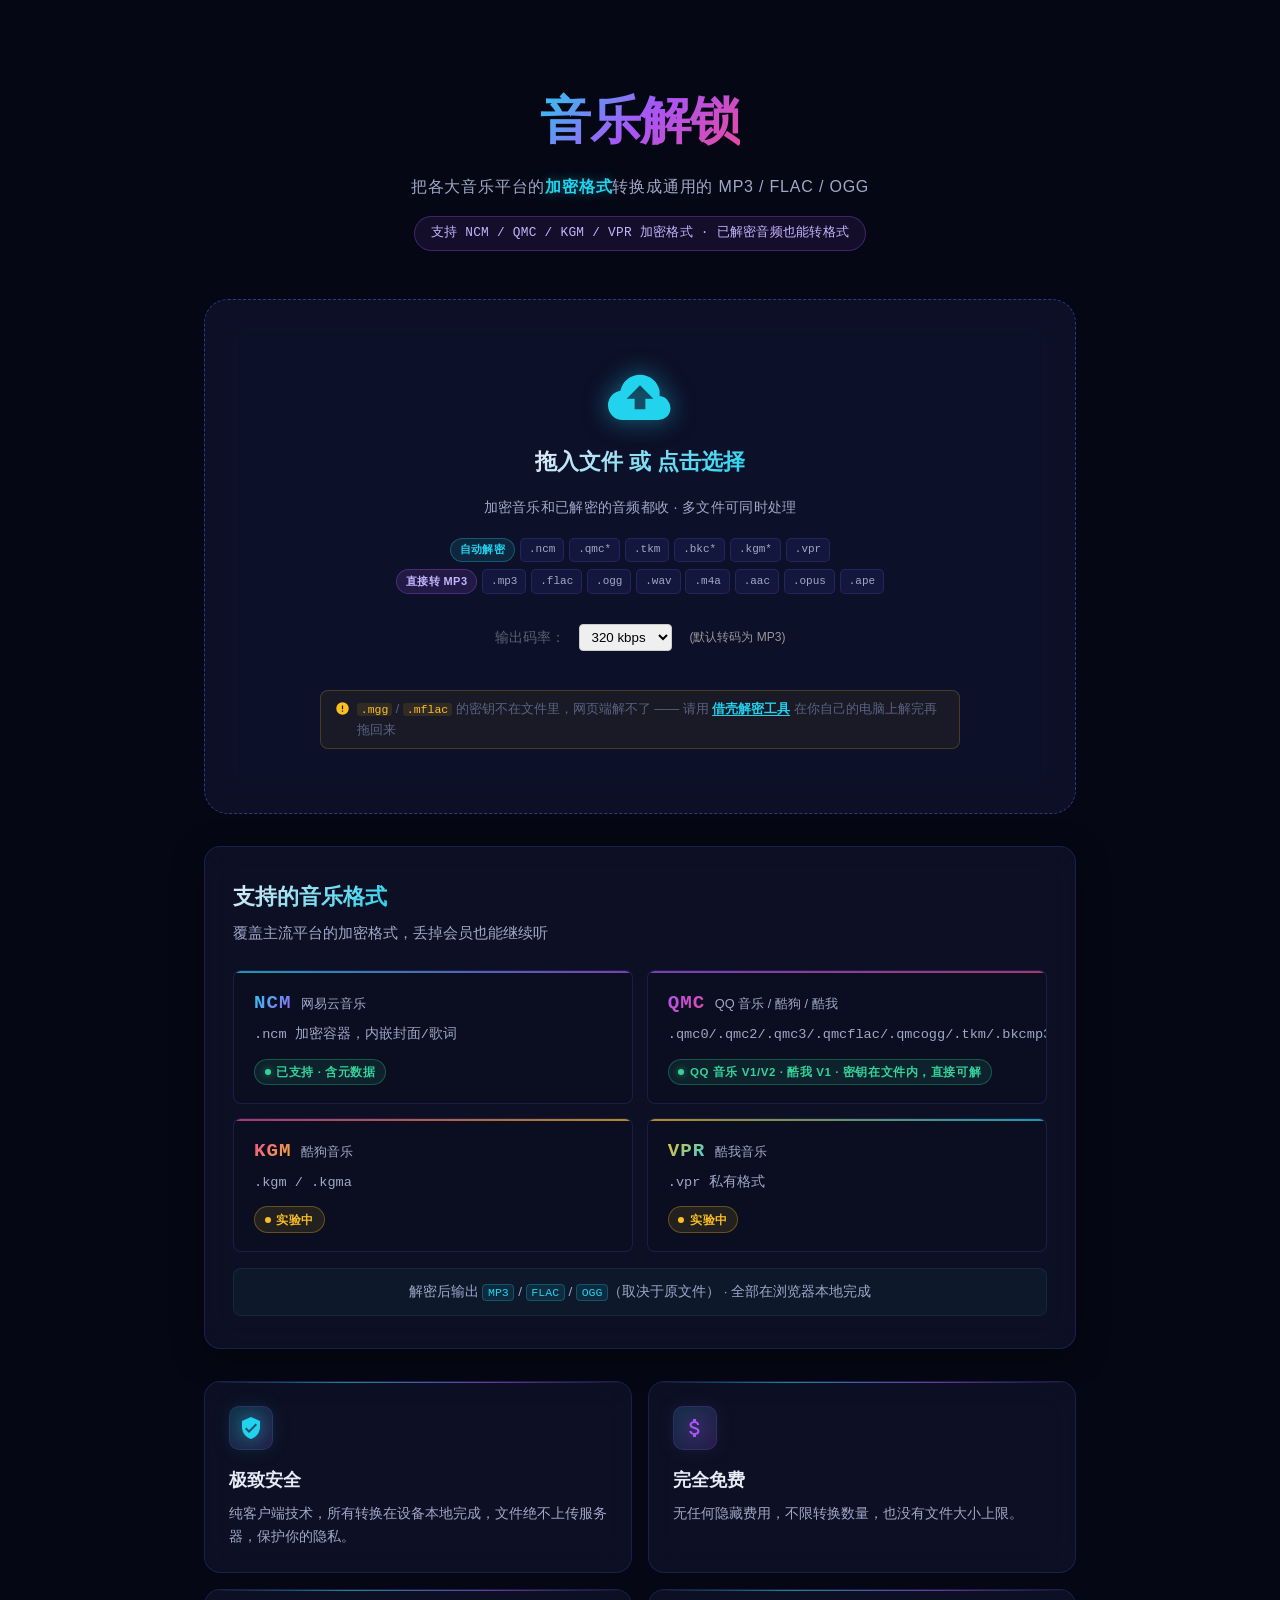
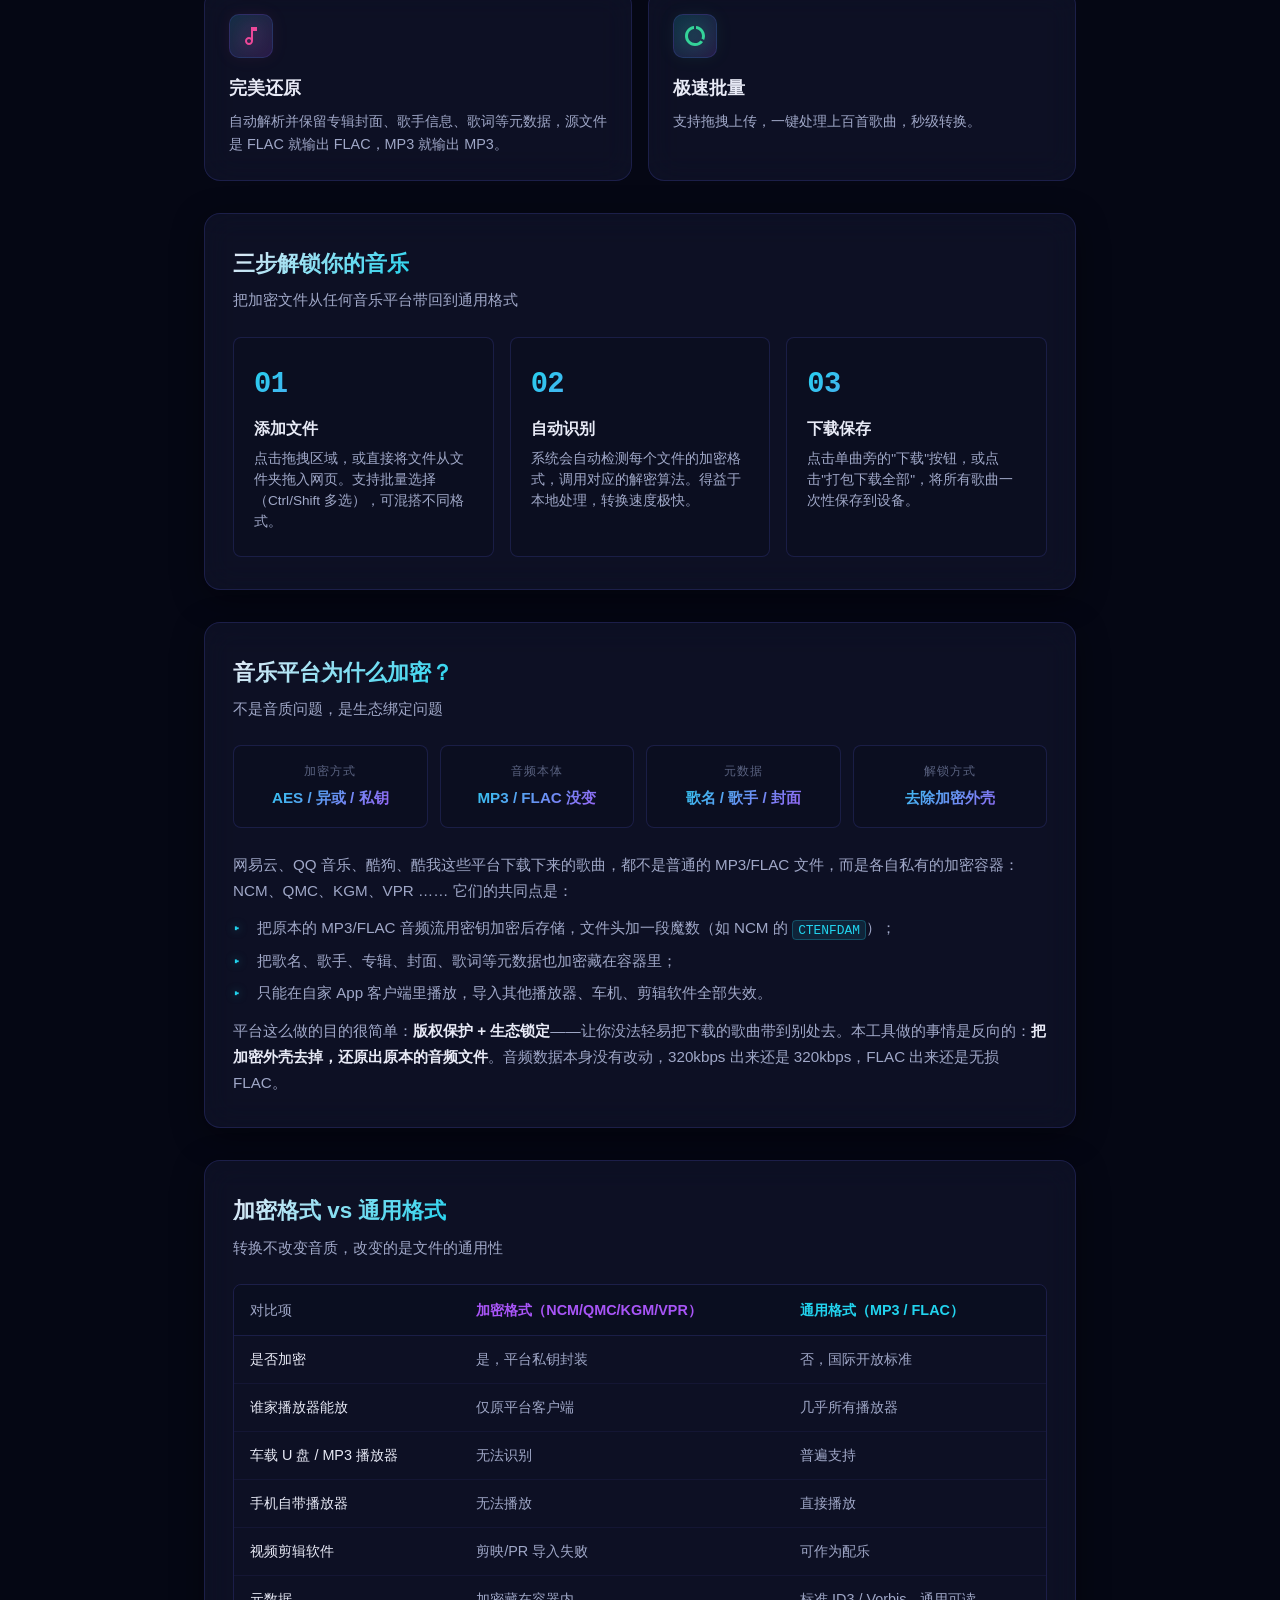
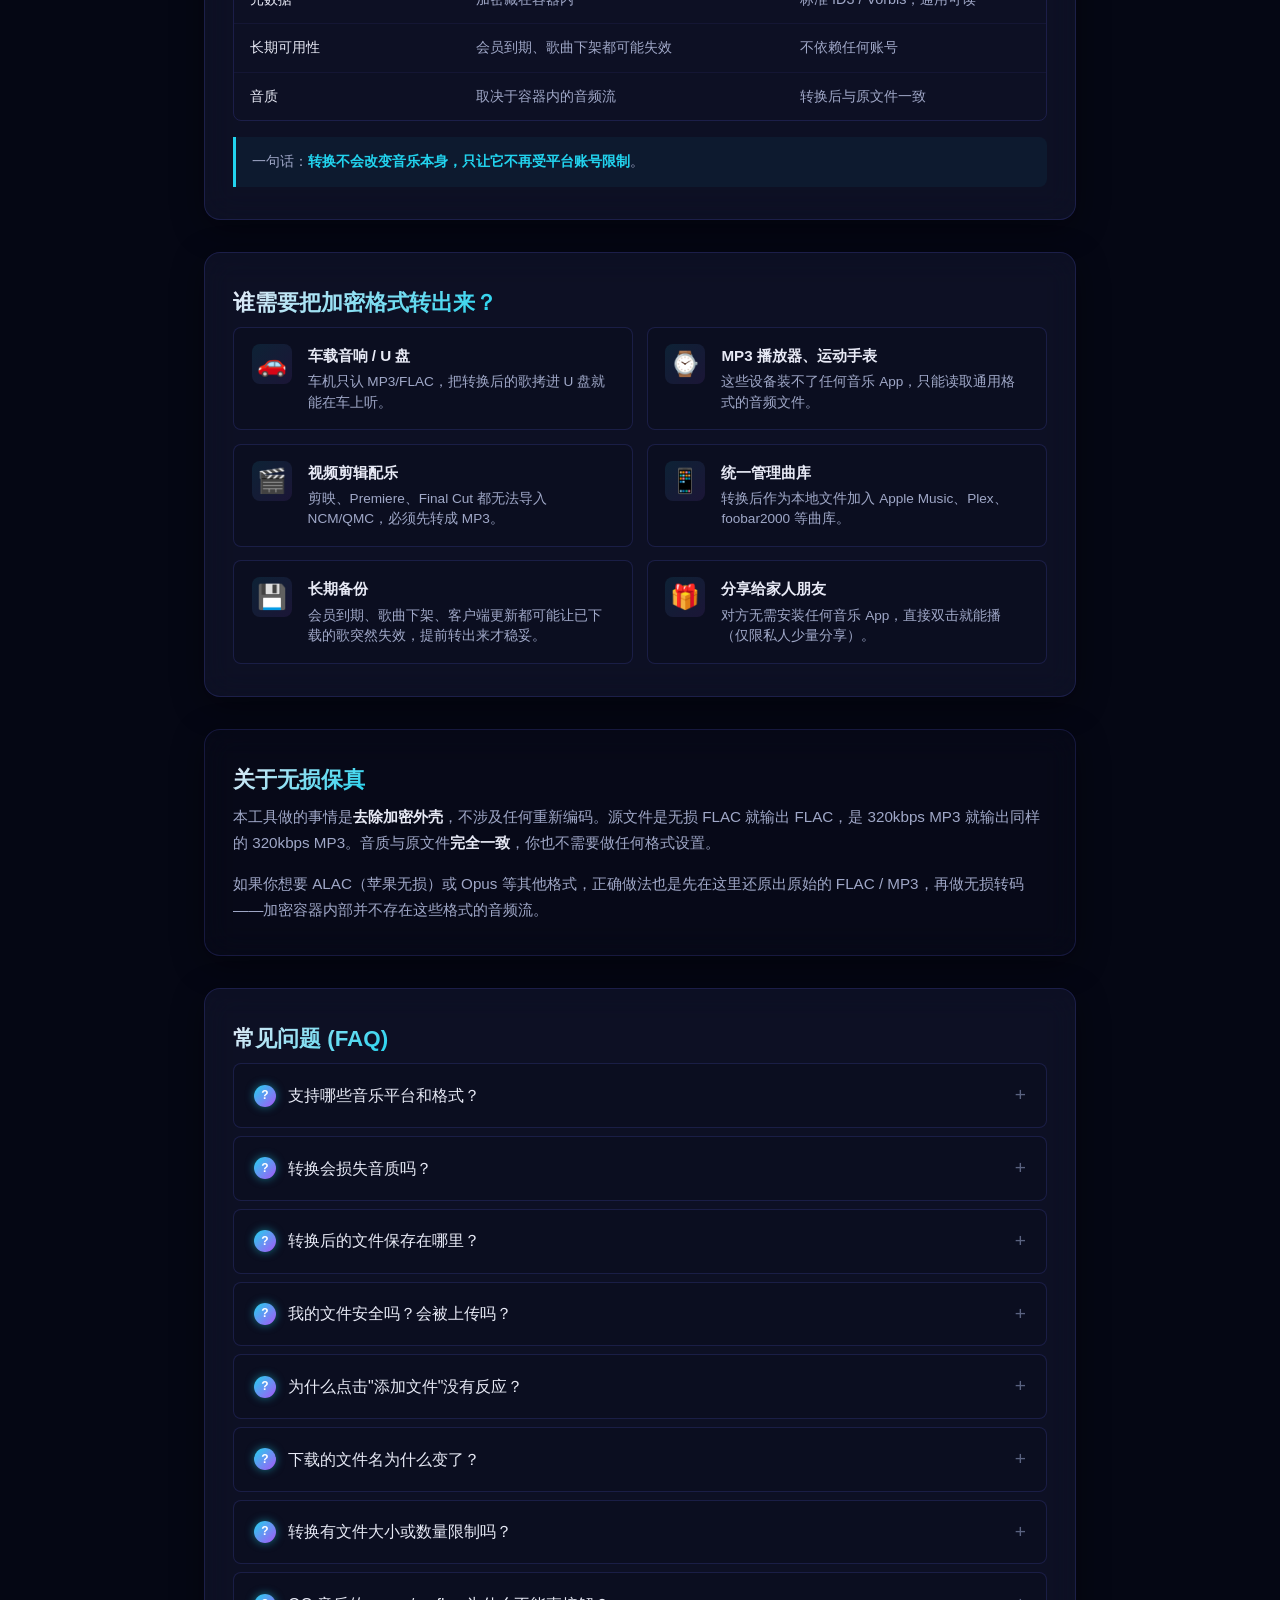
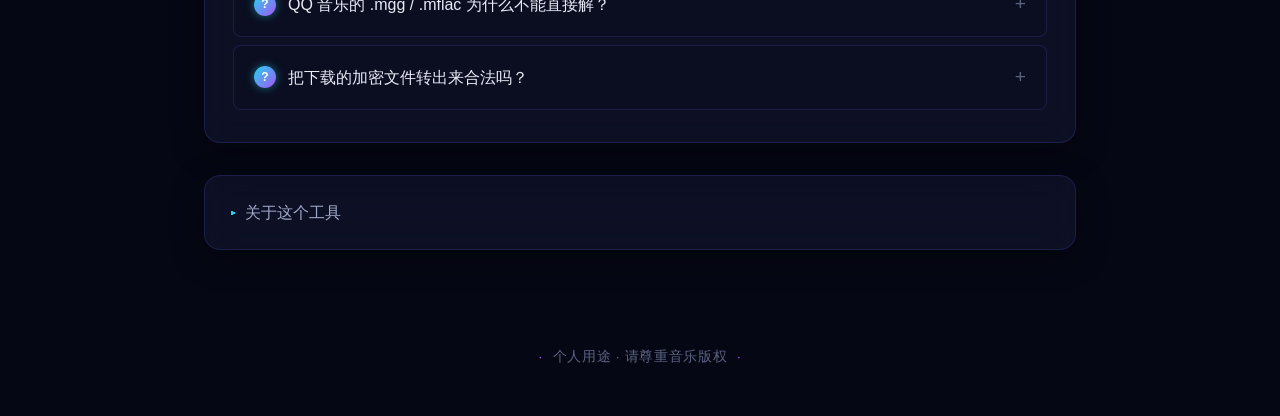
==== index.html @ 405c9066 "feat: 浏览器端加密音乐解锁工具 纯静态站, 零后端。解密在 Web Worker 里完成, 文件不上传。  ## 功能 - 解密: .ncm (网易云) / .qmc* (QQ音乐 v1,v2)" ====
<!DOCTYPE html>
<html lang="zh-CN">
<head>
  <meta charset="UTF-8" />
  <meta name="viewport" content="width=device-width, initial-scale=1.0" />
  <meta name="description" content="本地解锁 NCM / QMC / KGM / VPR 加密音乐格式 · 浏览器内运行 · 文件不上传" />
  <title>音乐解锁 · NCM / QMC / KGM / VPR → MP3 / FLAC</title>
  <link rel="stylesheet" href="assets/css/style.css?v=103" />
  <link rel="icon" type="image/svg+xml" href="data:image/svg+xml,%3Csvg xmlns='http://www.w3.org/2000/svg' viewBox='0 0 24 24'%3E%3Cdefs%3E%3ClinearGradient id='g' x1='0%25' y1='0%25' x2='100%25' y2='100%25'%3E%3Cstop offset='0%25' stop-color='%2322d3ee'/%3E%3Cstop offset='100%25' stop-color='%23a855f7'/%3E%3C/linearGradient%3E%3C/defs%3E%3Cpath fill='url(%23g)' d='M12 3v10.55c-.59-.34-1.27-.55-2-.55-2.21 0-4 1.79-4 4s1.79 4 4 4 4-1.79 4-4V7h4V3h-6z'/%3E%3C/svg%3E" />
</head>
<body>
  <header>
    <h1>音乐解锁</h1>
    <p>把各大音乐平台的<strong>加密格式</strong>转换成通用的 MP3 / FLAC / OGG</p>
    <p class="header-tag">支持 NCM / QMC / KGM / VPR 加密格式 · 已解密音频也能转格式</p>
  </header>

  <main>
    <!-- 上传区 -->
    <section id="dropzone" tabindex="0" role="button" aria-label="拖入文件或点击选择">
      <div class="dropzone-inner">
        <svg viewBox="0 0 24 24" aria-hidden="true" class="icon">
          <path fill="currentColor" d="M19.35 10.04A7.49 7.49 0 0 0 12 4a7.49 7.49 0 0 0-7.35 6.04A5.5 5.5 0 0 0 0 15.5 5.5 5.5 0 0 0 5.5 21h13a4.5 4.5 0 0 0 .85-8.96zM14 13v4h-4v-4H7l5-5 5 5h-3z"/>
        </svg>
        <p class="title">拖入文件 或 点击选择</p>
        <p class="hint">加密音乐和已解密的音频都收 · 多文件可同时处理</p>

        <div class="dz-formats">
          <div class="dz-fmt-group">
            <span class="dz-fmt-label dz-fmt-enc">自动解密</span>
            <span class="dz-fmt-chip">.ncm</span>
            <span class="dz-fmt-chip">.qmc*</span>
            <span class="dz-fmt-chip">.tkm</span>
            <span class="dz-fmt-chip">.bkc*</span>
            <span class="dz-fmt-chip">.kgm*</span>
            <span class="dz-fmt-chip">.vpr</span>
          </div>
          <div class="dz-fmt-group">
            <span class="dz-fmt-label dz-fmt-plain">直接转 MP3</span>
            <span class="dz-fmt-chip">.mp3</span>
            <span class="dz-fmt-chip">.flac</span>
            <span class="dz-fmt-chip">.ogg</span>
            <span class="dz-fmt-chip">.wav</span>
            <span class="dz-fmt-chip">.m4a</span>
            <span class="dz-fmt-chip">.aac</span>
            <span class="dz-fmt-chip">.opus</span>
            <span class="dz-fmt-chip">.ape</span>
          </div>
        </div>

        <div class="opt-row" id="opt-row" style="margin:8px 0;display:flex;gap:14px;align-items:center;justify-content:center;font-size:14px;color:#5a6275;flex-wrap:wrap">
          <span style="color:#5a6275">输出码率：</span>
          <select id="mp3-bitrate" style="padding:4px 8px;border-radius:4px;border:1px solid #ccc">
            <option value="128">128 kbps</option>
            <option value="192">192 kbps</option>
            <option value="256">256 kbps</option>
            <option value="320" selected>320 kbps</option>
          </select>
          <span style="color:#999;font-size:12px;margin-left:4px">(默认转码为 MP3)</span>
        </div>

        <!-- .mgg/.mflac 的密钥不在文件内, 网页端拿不到 -> 唯一出路是借壳工具 -->
        <div class="dz-note">
          <svg viewBox="0 0 24 24" aria-hidden="true"><path fill="currentColor" d="M12 2a10 10 0 100 20 10 10 0 000-20zm1 15h-2v-2h2v2zm0-4h-2V7h2v6z"/></svg>
          <span><code>.mgg</code> / <code>.mflac</code> 的密钥不在文件里，网页端解不了 ——
            请用 <a data-zip="qqmusic-frida.zip" href="qqmusic-frida.zip" download>借壳解密工具</a> 在你自己的电脑上解完再拖回来</span>
        </div>

        <input type="file" id="file-input" multiple
               accept=".ncm,.qmc0,.qmc1,.qmc2,.qmc3,.qmcflac,.qmcogg,.tkm,.mgg,.mgg0,.mgg1,.mgg2,.mgg3,.mggl,.mflac,.mflac0,.mflac2,.mflac3,.mmp4,.bkcmp3,.bkcm4a,.bkcflac,.bkcogg,.666c6163,.6d7033,.6f6767,.6d3461,.776176,.kgm,.kgma,.vpr,.mqmc,.mqcf,.mp3,.flac,.ogg,.oga,.wav,.m4a,.aac,.opus,.ape,.webm" />
      </div>
    </section>

    <!-- 完成列表 -->
    <section id="done" hidden>
      <h2>已完成 <span id="done-count">0</span></h2>
      <ul id="done-list"></ul>
    </section>

    <section id="queue" hidden>
      <div class="queue-head">
        <h2>文件 <span id="count">0</span></h2>
        <div class="actions">
          <button id="clear-btn" class="btn-ghost">清空</button>
          <button id="download-all" class="btn-primary" disabled>打包下载全部</button>
        </div>
      </div>
      <ul id="list"></ul>
    </section>

    <!-- 支持的格式 — 改用 chip 列表清晰展示 -->
    <section class="formats">
      <h2 class="block-title">支持的音乐格式</h2>
      <p class="block-sub">覆盖主流平台的加密格式，丢掉会员也能继续听</p>
      <div class="format-chips">
        <div class="format-chip ncm">
          <div class="chip-head">
            <span class="chip-logo">NCM</span>
            <span class="chip-platform">网易云音乐</span>
          </div>
          <p class="chip-desc">.ncm 加密容器，内嵌封面/歌词</p>
          <div class="chip-status done">已支持 · 含元数据</div>
        </div>
        <div class="format-chip qmc">
          <div class="chip-head">
            <span class="chip-logo">QMC</span>
            <span class="chip-platform">QQ 音乐 / 酷狗 / 酷我</span>
          </div>
          <p class="chip-desc">.qmc0/.qmc2/.qmc3/.qmcflac/.qmcogg/.tkm/.bkcmp3/.bkcflac…</p>
          <div class="chip-status done">QQ 音乐 v1/v2 · 酷我 v1 · 密钥在文件内，直接可解</div>
        </div>
        <div class="format-chip kgm">
          <div class="chip-head">
            <span class="chip-logo">KGM</span>
            <span class="chip-platform">酷狗音乐</span>
          </div>
          <p class="chip-desc">.kgm / .kgma</p>
          <div class="chip-status partial">实验中</div>
        </div>
        <div class="format-chip vpr">
          <div class="chip-head">
            <span class="chip-logo">VPR</span>
            <span class="chip-platform">酷我音乐</span>
          </div>
          <p class="chip-desc">.vpr 私有格式</p>
          <div class="chip-status partial">实验中</div>
        </div>
      </div>
      <p class="formats-foot">解密后输出 <code>MP3</code> / <code>FLAC</code> / <code>OGG</code>（取决于原文件） · 全部在浏览器本地完成</p>
    </section>

    <!-- 文件列表 -->


    <!-- 底部固定试听播放器 (audio 在 DOM 里, 绕过 autoplay policy) -->
    <div id="player-bar" hidden>
      <div class="player-info">
        <div class="player-name" id="player-name">—</div>
        <div class="player-meta" id="player-meta"></div>
      </div>
      <audio id="player-audio" controls preload="metadata"></audio>
      <button class="player-close" id="player-close" title="关闭">×</button>
    </div>

    <!-- 核心特点 4 卡片 -->
    <section class="features">
      <div class="feature-card">
        <div class="feature-icon" aria-hidden="true">
          <svg viewBox="0 0 24 24"><path fill="currentColor" d="M12 1L3 5v6c0 5.55 3.84 10.74 9 12 5.16-1.26 9-6.45 9-12V5l-9-4zm-2 16l-4-4 1.41-1.41L10 14.17l6.59-6.59L18 9l-8 8z"/></svg>
        </div>
        <h3>极致安全</h3>
        <p>纯客户端技术，所有转换在设备本地完成，文件绝不上传服务器，保护你的隐私。</p>
      </div>
      <div class="feature-card">
        <div class="feature-icon" aria-hidden="true">
          <svg viewBox="0 0 24 24"><path fill="currentColor" d="M11.8 10.9c-2.27-.59-3-1.2-3-2.15 0-1.09 1.01-1.85 2.7-1.85 1.78 0 2.44.85 2.5 2.1h2.21c-.07-1.72-1.12-3.3-3.21-3.81V3h-3v2.16c-1.94.42-3.5 1.68-3.5 3.61 0 2.31 1.91 3.46 4.7 4.13 2.5.6 3 1.48 3 2.41 0 .69-.49 1.79-2.7 1.79-2.06 0-2.87-.92-2.98-2.1h-2.2c.12 2.19 1.76 3.42 3.68 3.83V21h3v-2.15c1.95-.37 3.5-1.5 3.5-3.55 0-2.84-2.43-3.81-4.7-4.4z"/></svg>
        </div>
        <h3>完全免费</h3>
        <p>无任何隐藏费用，不限转换数量，也没有文件大小上限。</p>
      </div>
      <div class="feature-card">
        <div class="feature-icon" aria-hidden="true">
          <svg viewBox="0 0 24 24"><path fill="currentColor" d="M12 3v10.55c-.59-.34-1.27-.55-2-.55-2.21 0-4 1.79-4 4s1.79 4 4 4 4-1.79 4-4V7h4V3h-6zm-2 16c-1.1 0-2-.9-2-2s.9-2 2-2 2 .9 2 2-.9 2-2 2z"/></svg>
        </div>
        <h3>完美还原</h3>
        <p>自动解析并保留专辑封面、歌手信息、歌词等元数据，源文件是 FLAC 就输出 FLAC，MP3 就输出 MP3。</p>
      </div>
      <div class="feature-card">
        <div class="feature-icon" aria-hidden="true">
          <svg viewBox="0 0 24 24"><path fill="currentColor" d="M13 2.05v3.03c3.39.49 6 3.39 6 6.92 0 .9-.18 1.75-.5 2.54l2.6 1.53c.56-1.24.9-2.62.9-4.07 0-5.18-3.95-9.45-9-9.95zM12 19c-3.87 0-7-3.13-7-7 0-3.53 2.61-6.43 6-6.92V2.05c-5.06.5-9 4.76-9 9.95 0 5.52 4.47 10 9.99 10 3.31 0 6.24-1.61 8.06-4.09l-2.6-1.53C16.17 17.98 14.21 19 12 19z"/></svg>
        </div>
        <h3>极速批量</h3>
        <p>支持拖拽上传，一键处理上百首歌曲，秒级转换。</p>
      </div>
    </section>

    <!-- 使用步骤 -->
    <section class="content-block">
      <h2 class="block-title">三步解锁你的音乐</h2>
      <p class="block-sub">把加密文件从任何音乐平台带回到通用格式</p>
      <div class="steps">
        <div class="step">
          <div class="step-num">01</div>
          <h3>添加文件</h3>
          <p>点击拖拽区域，或直接将文件从文件夹拖入网页。支持批量选择（Ctrl/Shift 多选），可混搭不同格式。</p>
        </div>
        <div class="step">
          <div class="step-num">02</div>
          <h3>自动识别</h3>
          <p>系统会自动检测每个文件的加密格式，调用对应的解密算法。得益于本地处理，转换速度极快。</p>
        </div>
        <div class="step">
          <div class="step-num">03</div>
          <h3>下载保存</h3>
          <p>点击单曲旁的"下载"按钮，或点击"打包下载全部"，将所有歌曲一次性保存到设备。</p>
        </div>
      </div>
    </section>

    <!-- 加密原理 — 改成跨平台通用版 -->
    <section class="content-block">
      <h2 class="block-title">音乐平台为什么加密？</h2>
      <p class="block-sub">不是音质问题，是生态绑定问题</p>
      <div class="info-grid">
        <div class="info-card">
          <div class="info-label">加密方式</div>
          <div class="info-value">AES / 异或 / 私钥</div>
        </div>
        <div class="info-card">
          <div class="info-label">音频本体</div>
          <div class="info-value">MP3 / FLAC 没变</div>
        </div>
        <div class="info-card">
          <div class="info-label">元数据</div>
          <div class="info-value">歌名 / 歌手 / 封面</div>
        </div>
        <div class="info-card">
          <div class="info-label">解锁方式</div>
          <div class="info-value">去除加密外壳</div>
        </div>
      </div>
      <div class="prose">
        <p>网易云、QQ 音乐、酷狗、酷我这些平台下载下来的歌曲，都不是普通的 MP3/FLAC 文件，而是各自私有的加密容器：NCM、QMC、KGM、VPR …… 它们的共同点是：</p>
        <ul>
          <li>把原本的 MP3/FLAC 音频流用密钥加密后存储，文件头加一段魔数（如 NCM 的 <code>CTENFDAM</code>）；</li>
          <li>把歌名、歌手、专辑、封面、歌词等元数据也加密藏在容器里；</li>
          <li>只能在自家 App 客户端里播放，导入其他播放器、车机、剪辑软件全部失效。</li>
        </ul>
        <p>平台这么做的目的很简单：<strong>版权保护 + 生态锁定</strong>——让你没法轻易把下载的歌曲带到别处去。本工具做的事情是反向的：<strong>把加密外壳去掉，还原出原本的音频文件</strong>。音频数据本身没有改动，320kbps 出来还是 320kbps，FLAC 出来还是无损 FLAC。</p>
      </div>
    </section>

    <!-- 解密前后对比表 — 改成跨平台"加密 vs 通用" -->
    <section class="content-block">
      <h2 class="block-title">加密格式 vs 通用格式</h2>
      <p class="block-sub">转换不改变音质，改变的是文件的通用性</p>
      <div class="table-wrap">
        <table class="compare-table">
          <thead>
            <tr>
              <th>对比项</th>
              <th>加密格式（NCM/QMC/KGM/VPR）</th>
              <th>通用格式（MP3 / FLAC）</th>
            </tr>
          </thead>
          <tbody>
            <tr>
              <td>是否加密</td>
              <td>是，平台私钥封装</td>
              <td>否，国际开放标准</td>
            </tr>
            <tr>
              <td>谁家播放器能放</td>
              <td>仅原平台客户端</td>
              <td>几乎所有播放器</td>
            </tr>
            <tr>
              <td>车载 U 盘 / MP3 播放器</td>
              <td>无法识别</td>
              <td>普遍支持</td>
            </tr>
            <tr>
              <td>手机自带播放器</td>
              <td>无法播放</td>
              <td>直接播放</td>
            </tr>
            <tr>
              <td>视频剪辑软件</td>
              <td>剪映/PR 导入失败</td>
              <td>可作为配乐</td>
            </tr>
            <tr>
              <td>元数据</td>
              <td>加密藏在容器内</td>
              <td>标准 ID3 / Vorbis，通用可读</td>
            </tr>
            <tr>
              <td>长期可用性</td>
              <td>会员到期、歌曲下架都可能失效</td>
              <td>不依赖任何账号</td>
            </tr>
            <tr>
              <td>音质</td>
              <td>取决于容器内的音频流</td>
              <td>转换后与原文件一致</td>
            </tr>
          </tbody>
        </table>
      </div>
      <p class="table-foot">一句话：<strong>转换不会改变音乐本身，只让它不再受平台账号限制</strong>。</p>
    </section>

    <!-- 使用场景 -->
    <section class="content-block">
      <h2 class="block-title">谁需要把加密格式转出来？</h2>
      <div class="scenarios">
        <div class="scenario">
          <div class="scenario-icon">🚗</div>
          <div>
            <h3>车载音响 / U 盘</h3>
            <p>车机只认 MP3/FLAC，把转换后的歌拷进 U 盘就能在车上听。</p>
          </div>
        </div>
        <div class="scenario">
          <div class="scenario-icon">⌚</div>
          <div>
            <h3>MP3 播放器、运动手表</h3>
            <p>这些设备装不了任何音乐 App，只能读取通用格式的音频文件。</p>
          </div>
        </div>
        <div class="scenario">
          <div class="scenario-icon">🎬</div>
          <div>
            <h3>视频剪辑配乐</h3>
            <p>剪映、Premiere、Final Cut 都无法导入 NCM/QMC，必须先转成 MP3。</p>
          </div>
        </div>
        <div class="scenario">
          <div class="scenario-icon">📱</div>
          <div>
            <h3>统一管理曲库</h3>
            <p>转换后作为本地文件加入 Apple Music、Plex、foobar2000 等曲库。</p>
          </div>
        </div>
        <div class="scenario">
          <div class="scenario-icon">💾</div>
          <div>
            <h3>长期备份</h3>
            <p>会员到期、歌曲下架、客户端更新都可能让已下载的歌突然失效，提前转出来才稳妥。</p>
          </div>
        </div>
        <div class="scenario">
          <div class="scenario-icon">🎁</div>
          <div>
            <h3>分享给家人朋友</h3>
            <p>对方无需安装任何音乐 App，直接双击就能播（仅限私人少量分享）。</p>
          </div>
        </div>
      </div>
    </section>

    <!-- 关于无损 — 改成跨平台通用的解释 -->
    <section class="content-block subtle">
      <h2 class="block-title">关于无损保真</h2>
      <p class="prose">本工具做的事情是<strong>去除加密外壳</strong>，不涉及任何重新编码。源文件是无损 FLAC 就输出 FLAC，是 320kbps MP3 就输出同样的 320kbps MP3。音质与原文件<strong>完全一致</strong>，你也不需要做任何格式设置。</p>
      <p class="prose">如果你想要 ALAC（苹果无损）或 Opus 等其他格式，正确做法也是先在这里还原出原始的 FLAC / MP3，再做无损转码——加密容器内部并不存在这些格式的音频流。</p>
    </section>

    <!-- FAQ — 改成跨平台通用版 -->
    <section class="content-block">
      <h2 class="block-title">常见问题 (FAQ)</h2>
      <div class="faq">

        <details>
          <summary>支持哪些音乐平台和格式？</summary>
          <div class="faq-body">
            <p><strong>已完整支持：</strong></p>
            <ul>
              <li>网易云音乐 <code>.ncm</code>（含新版 3.x 客户端，封面/歌词元数据完整）</li>
              <li>QQ 音乐 / 酷我 <strong>v1 静态密钥格式</strong>：<code>.bkcmp3</code> / <code>.tkm</code> / <code>.bkcflac</code> / <code>.bkcogg</code> 等老版本下载的歌曲</li>
              <li>QQ 音乐 <strong>v2 加密</strong>：<code>.qmc0</code> / <code>.qmc2</code> / <code>.qmc3</code> / <code>.qmcflac</code> / <code>.qmcogg</code> / <code>.mggl</code> 等 —— 密钥就在文件头里，可直接解</li>
            </ul>
            <p><strong>需要额外工具：</strong></p>
            <ul>
              <li>QQ 音乐 <strong>.mgg</strong> / <code>.mflac</code>（含 .mgg2 / .mflac2 等新版）：每首歌的密钥不在文件里，浏览器拿不到。
                  请用 <a data-zip="qqmusic-frida.zip" href="qqmusic-frida.zip" download>借壳解密工具</a>（在你自己已登录的电脑上运行，让客户端自己解密），解完再用本页面转格式。</li>
            </ul>
            <p><strong>实验性 / 部分支持：</strong></p>
            <ul>
              <li>酷狗 <code>.kgm</code> / <code>.kgma</code>：算法未完整移植</li>
              <li>酷我 <code>.vpr</code>：算法未完整移植</li>
            </ul>
            <p>遇到不支持的格式，错误信息会明确提示原因，欢迎反馈样本文件以便适配。</p>
          </div>
        </details>

        <details>
          <summary>转换会损失音质吗？</summary>
          <div class="faq-body">
            <p>不会。本工具只做"去除加密外壳"，原始音频数据完整保留，不重新编码。如果原文件是 320kbps 的 MP3，转换后仍然是 320kbps；如果原文件是无损 FLAC，转换后也是无损 FLAC。音质与原文件完全一致。</p>
          </div>
        </details>

        <details>
          <summary>转换后的文件保存在哪里？</summary>
          <div class="faq-body">
            <p>这取决于你浏览器的默认下载设置：</p>
            <ul>
              <li><strong>Windows / Mac 电脑</strong>：通常在系统的"下载"或 <code>Downloads</code> 文件夹中。</li>
              <li><strong>Android 手机</strong>：通常在"文件管理" → "内部存储" → <code>Download</code> 文件夹。</li>
              <li><strong>iPhone / iPad (iOS)</strong>：在"文件"App → "iCloud 云盘"或"我的 iPhone" → "下载"文件夹中。</li>
            </ul>
          </div>
        </details>

        <details>
          <summary>我的文件安全吗？会被上传吗？</summary>
          <div class="faq-body">
            <p>100% 安全。本工具采用纯客户端（Client-side）技术，所有文件转换均在你的浏览器本地完成。你的音乐文件绝不会上传到任何服务器，我们也不会保存、读取或收集你的任何文件内容。你可以在<strong>断网状态下</strong>使用本工具来验证这一点。</p>
          </div>
        </details>

        <details>
          <summary>为什么点击"添加文件"没有反应？</summary>
          <div class="faq-body">
            <p>请确保你使用的是现代浏览器（Chrome、Edge、Safari、Firefox）。如果在手机端使用，请检查是否授予了浏览器"访问文件"的权限。部分安卓浏览器可能需要长按上传按钮才能唤起文件选择器。</p>
          </div>
        </details>

        <details>
          <summary>下载的文件名为什么变了？</summary>
          <div class="faq-body">
            <p>为了保护隐私，部分浏览器在传递文件时会隐藏原始文件名。我们会尽力从加密容器内部的元数据中提取歌名和歌手来重命名文件，确保你能清楚地识别每一首歌。</p>
          </div>
        </details>

        <details>
          <summary>转换有文件大小或数量限制吗？</summary>
          <div class="faq-body">
            <p>没有限制。转换在你的浏览器本地完成，文件不经过网络传输，因此不存在服务器带宽或存储上限，几百 MB 的无损文件也能正常处理。需要上传文件的在线工具通常把单文件限制在 50MB 左右，无损音频很容易超标。数量同样不限，批量拖入即可。</p>
          </div>
        </details>

        <details>
          <summary>QQ 音乐的 .mgg / .mflac 为什么不能直接解？</summary>
          <div class="faq-body">
            <p>因为它们的<b>密钥不在文件里</b>。老格式（<code>.qmc0</code> / <code>.qmcflac</code> 等）密钥直接写在文件头，浏览器拿到就能解；而 <code>.mgg</code> / <code>.mflac</code> 每首歌的密钥由 QQ 服务器单独下发，不存在任何公开的获取入口。</p>
            <p>所以这类文件只能<b>借用你自己的 QQ 音乐客户端来解密</b>：</p>
            <ol>
              <li>下载 <a data-zip="qqmusic-frida.zip" href="qqmusic-frida.zip" download>借壳解密工具</a>，解压到本地</li>
              <li>在这台电脑（已登录 QQ 音乐）上运行 <code>run.bat</code> 或 <code>watch.bat</code></li>
              <li>得到 <code>.ogg</code> / <code>.mp3</code> 后，拖回本页面上方的「已解密文件」区转格式</li>
            </ol>
            <p>整个过程在你自己的电脑上完成，文件不会上传到任何服务器。</p>
          </div>
        </details>

        <details>
          <summary>把下载的加密文件转出来合法吗？</summary>
          <div class="faq-body">
            <p>将自己付费获得的歌曲转换格式、仅在个人设备上播放，通常属于合理使用的范畴。但请不要公开传播、出售转换后的文件或将其用于商业用途，否则可能侵犯版权方的权利。各地法规存在差异，请在当地法律允许的范围内使用本工具。</p>
          </div>
        </details>

      </div>
    </section>

    <!-- 关于本工具 -->
    <section class="info">
      <details>
        <summary>关于这个工具</summary>
        <ul>
          <li>所有解密在浏览器中完成，文件从不上传</li>
          <li>NCM 算法已完整实现 · QMC / KGM / VPR 算法持续适配新版本</li>
          <li>解密时主线程不卡（Web Worker 后台处理）</li>
          <li>自动写入元数据（标题、艺术家、专辑、封面、歌词）</li>
        </ul>
      </details>
    </section>
  </main>

  <footer>
    <p>个人用途 · 请尊重音乐版权</p>
  </footer>

  <!-- 提示 -->
  <div id="toast" aria-live="polite"></div>

  <!-- JSZip (用于打包下载) -->
  <!-- jszip 本地化: 打包下载全部时用, 走本地不走 CDN -->
  <script src="modules/jszip.min.js?v=103"></script>
  <!-- 主应用（所有解密逻辑在 worker 里） -->
  <script src="assets/js/app.js?v=82"></script>
</body>
</html>
---- assets/css/style.css ----
/* ============================================
   音乐解锁 — 科技感深色霓虹风
   玻璃拟态 + 渐变光晕 + 微动效
   ============================================ */

:root {
  /* 主色调 */
  --bg-0: #050714;
  --bg-1: #0a0e1f;
  --bg-2: #11142a;
  --card: rgba(20, 24, 50, 0.55);
  --card-border: rgba(99, 102, 241, 0.18);
  --card-border-hover: rgba(99, 102, 241, 0.45);

  /* 文字 */
  --text: #e8eaf6;
  --text-2: #a0a8c8;
  --text-3: #5a6280;

  /* 强调色 — 青色 + 紫色 */
  --cyan: #22d3ee;
  --cyan-glow: rgba(34, 211, 238, 0.5);
  --purple: #a855f7;
  --purple-glow: rgba(168, 85, 247, 0.5);
  --pink: #ec4899;

  /* 状态色 */
  --success: #34d399;
  --warning: #fbbf24;
  --error: #f87171;

  /* 阴影 */
  --shadow-glow-cyan: 0 0 40px rgba(34, 211, 238, 0.15);
  --shadow-glow-purple: 0 0 40px rgba(168, 85, 247, 0.15);
  --shadow-card: 0 8px 32px rgba(0, 0, 0, 0.4);

  --radius: 16px;
  --radius-sm: 8px;
  --radius-lg: 24px;
}

* { box-sizing: border-box; margin: 0; padding: 0; }

html, body {
  min-height: 100vh;
  font-family: -apple-system, BlinkMacSystemFont, "Segoe UI", "PingFang SC", "Microsoft YaHei", sans-serif;
  background: var(--bg-0);
  color: var(--text);
  line-height: 1.6;
  -webkit-font-smoothing: antialiased;
  overflow-x: hidden;
}

/* ===== 全局背景：径向渐变 + 网格 ===== */
body::before {
  content: '';
  position: fixed;
  inset: 0;
  background:
    radial-gradient(ellipse 80% 50% at 20% 0%, var(--cyan-glow), transparent 50%),
    radial-gradient(ellipse 60% 50% at 80% 100%, var(--purple-glow), transparent 50%),
    linear-gradient(180deg, var(--bg-0) 0%, var(--bg-1) 50%, var(--bg-0) 100%);
  z-index: -2;
  pointer-events: none;
}

body::after {
  content: '';
  position: fixed;
  inset: 0;
  background-image:
    linear-gradient(rgba(99, 102, 241, 0.04) 1px, transparent 1px),
    linear-gradient(90deg, rgba(99, 102, 241, 0.04) 1px, transparent 1px);
  background-size: 48px 48px;
  mask-image: radial-gradient(ellipse 80% 60% at 50% 40%, black 30%, transparent 80%);
  z-index: -1;
  pointer-events: none;
}

/* ===== Header ===== */
header {
  text-align: center;
  padding: 5rem 1.5rem 3rem;
  position: relative;
}

header h1 {
  font-size: clamp(2.2rem, 5vw, 3.2rem);
  font-weight: 800;
  letter-spacing: -0.02em;
  background: linear-gradient(135deg, var(--cyan) 0%, var(--purple) 50%, var(--pink) 100%);
  -webkit-background-clip: text;
  background-clip: text;
  -webkit-text-fill-color: transparent;
  display: inline-block;
  animation: titleFloat 4s ease-in-out infinite;
}

@keyframes titleFloat {
  0%, 100% { transform: translateY(0); filter: drop-shadow(0 0 20px rgba(34, 211, 238, 0.3)); }
  50% { transform: translateY(-3px); filter: drop-shadow(0 0 30px rgba(168, 85, 247, 0.4)); }
}

header p {
  margin-top: 0.75rem;
  color: var(--text-2);
  font-size: 1rem;
  letter-spacing: 0.05em;
  display: block;
}

header p strong {
  color: var(--cyan);
  font-weight: 600;
  text-shadow: 0 0 12px rgba(34, 211, 238, 0.4);
}

header .header-tag {
  display: inline-block;
  margin-top: 1rem;
  padding: 0.4rem 1rem;
  background: rgba(168, 85, 247, 0.1);
  border: 1px solid rgba(168, 85, 247, 0.3);
  border-radius: 999px;
  font-size: 0.8rem;
  color: #c4b5fd;
  letter-spacing: 0.02em;
  font-family: ui-monospace, "SF Mono", Menlo, Consolas, monospace;
}

/* ===== Main 容器 ===== */
main {
  max-width: 920px;
  margin: 0 auto;
  padding: 0 1.5rem 4rem;
  display: flex;
  flex-direction: column;
  gap: 2rem;
}

/* ===== Dropzone — 主入口 ===== */
#dropzone {
  position: relative;
  background: var(--card);
  backdrop-filter: blur(20px) saturate(180%);
  -webkit-backdrop-filter: blur(20px) saturate(180%);
  border: 1.5px dashed var(--card-border-hover);
  border-radius: var(--radius-lg);
  padding: 4rem 2rem;
  text-align: center;
  cursor: pointer;
  transition: all 0.3s cubic-bezier(0.4, 0, 0.2, 1);
  outline: none;
  overflow: hidden;
}

#dropzone::before {
  content: '';
  position: absolute;
  inset: 0;
  background: linear-gradient(135deg, var(--cyan-glow), transparent 30%, transparent 70%, var(--purple-glow));
  opacity: 0;
  transition: opacity 0.4s;
  pointer-events: none;
}

#dropzone:hover,
#dropzone:focus-visible {
  border-color: var(--cyan);
  transform: translateY(-2px);
  box-shadow: var(--shadow-glow-cyan), var(--shadow-card);
}

#dropzone:hover::before,
#dropzone.dragover::before { opacity: 0.4; }

#dropzone.dragover {
  border-color: var(--cyan);
  border-style: solid;
  transform: scale(1.01);
}

.dropzone-inner {
  position: relative;
  display: flex;
  flex-direction: column;
  align-items: center;
  gap: 1rem;
}

#dropzone .icon {
  width: 64px;
  height: 64px;
  color: var(--cyan);
  filter: drop-shadow(0 0 12px var(--cyan-glow));
  animation: iconPulse 3s ease-in-out infinite;
}

@keyframes iconPulse {
  0%, 100% { filter: drop-shadow(0 0 12px var(--cyan-glow)); }
  50% { filter: drop-shadow(0 0 24px var(--cyan-glow)); }
}

#dropzone .title {
  font-size: 1.4rem;
  font-weight: 600;
  background: linear-gradient(135deg, var(--text), var(--cyan));
  -webkit-background-clip: text;
  background-clip: text;
  -webkit-text-fill-color: transparent;
}

#dropzone .hint {
  color: var(--text-2);
  font-size: 0.9rem;
  letter-spacing: 0.02em;
}

#dropzone .hint-warn {
  color: #fbbf24;
  font-size: 0.8rem;
  opacity: 0.9;
  margin-top: 0.5rem;
}

#file-input { display: none; }

/* ===== 队列 / 完成 区块 ===== */
section#queue,
section#done,
section.info {
  background: var(--card);
  backdrop-filter: blur(16px);
  -webkit-backdrop-filter: blur(16px);
  border: 1px solid var(--card-border);
  border-radius: var(--radius);
  padding: 1.5rem;
  box-shadow: var(--shadow-card);
}

.queue-head {
  display: flex;
  align-items: center;
  justify-content: space-between;
  margin-bottom: 1.25rem;
  padding-bottom: 1rem;
  border-bottom: 1px solid var(--card-border);
}

.queue-head h2 {
  font-size: 1.15rem;
  font-weight: 600;
  color: var(--text);
  display: flex;
  align-items: center;
  gap: 0.6rem;
}

.queue-head h2::before {
  content: '';
  display: inline-block;
  width: 4px;
  height: 18px;
  background: linear-gradient(180deg, var(--cyan), var(--purple));
  border-radius: 2px;
  box-shadow: 0 0 8px var(--cyan-glow);
}

.queue-head h2 span {
  color: var(--cyan);
  font-variant-numeric: tabular-nums;
  font-size: 0.95rem;
  padding: 2px 8px;
  background: rgba(34, 211, 238, 0.1);
  border: 1px solid rgba(34, 211, 238, 0.3);
  border-radius: 999px;
  margin-left: 0.4rem;
}

.actions { display: flex; gap: 0.6rem; }

#done h2 {
  font-size: 1.15rem;
  font-weight: 600;
  margin-bottom: 1.25rem;
  display: flex;
  align-items: center;
  gap: 0.6rem;
}

#done h2::before {
  content: '';
  display: inline-block;
  width: 4px;
  height: 18px;
  background: linear-gradient(180deg, var(--success), var(--cyan));
  border-radius: 2px;
  box-shadow: 0 0 8px rgba(52, 211, 153, 0.4);
}

#done h2 span {
  color: var(--success);
  font-variant-numeric: tabular-nums;
  font-size: 0.95rem;
  padding: 2px 8px;
  background: rgba(52, 211, 153, 0.1);
  border: 1px solid rgba(52, 211, 153, 0.3);
  border-radius: 999px;
  margin-left: 0.4rem;
}

/* ===== 按钮 ===== */
.btn-primary,
.btn-ghost,
.btn-icon {
  font: inherit;
  cursor: pointer;
  border: none;
  border-radius: var(--radius-sm);
  padding: 0.5rem 1rem;
  font-size: 0.9rem;
  font-weight: 500;
  transition: all 0.2s;
  display: inline-flex;
  align-items: center;
  gap: 0.4rem;
}

.btn-primary {
  background: linear-gradient(135deg, var(--cyan), var(--purple));
  color: white;
  box-shadow: 0 4px 16px rgba(34, 211, 238, 0.25);
}

.btn-primary:hover:not(:disabled) {
  transform: translateY(-1px);
  box-shadow: 0 6px 24px rgba(168, 85, 247, 0.35);
}

.btn-primary:disabled {
  opacity: 0.4;
  cursor: not-allowed;
  box-shadow: none;
}

.btn-ghost {
  background: transparent;
  color: var(--text-2);
  border: 1px solid var(--card-border);
}

.btn-ghost:hover {
  color: var(--text);
  border-color: var(--card-border-hover);
  background: rgba(99, 102, 241, 0.05);
}

.btn-icon {
  background: rgba(34, 211, 238, 0.1);
  color: var(--cyan);
  border: 1px solid rgba(34, 211, 238, 0.25);
  padding: 0.4rem 0.6rem;
}

.btn-icon:hover {
  background: rgba(34, 211, 238, 0.2);
  box-shadow: 0 0 12px var(--cyan-glow);
}

/* ===== 文件列表 ===== */
#list, #done-list {
  list-style: none;
  display: flex;
  flex-direction: column;
  gap: 0.6rem;
}

.file-item {
  display: flex;
  align-items: center;
  gap: 1rem;
  padding: 0.85rem 1rem;
  background: rgba(10, 14, 31, 0.5);
  border: 1px solid var(--card-border);
  border-radius: var(--radius-sm);
  transition: all 0.2s;
  position: relative;
  overflow: hidden;
}

.file-item:hover {
  border-color: var(--card-border-hover);
  background: rgba(20, 24, 50, 0.6);
}

.file-item::before {
  content: '';
  position: absolute;
  left: 0; top: 0; bottom: 0;
  width: 3px;
  background: linear-gradient(180deg, var(--cyan), var(--purple));
  opacity: 0;
  transition: opacity 0.2s;
}

.file-item.processing::before { opacity: 1; }
.file-item.processing {
  border-color: rgba(34, 211, 238, 0.4);
  box-shadow: 0 0 20px rgba(34, 211, 238, 0.1);
}

.file-item.done {
  border-color: rgba(52, 211, 153, 0.3);
  background: rgba(52, 211, 153, 0.04);
}

.file-item.error {
  border-color: rgba(248, 113, 113, 0.4);
  background: rgba(248, 113, 113, 0.05);
}

.file-icon {
  width: 40px;
  height: 40px;
  border-radius: 8px;
  background: linear-gradient(135deg, rgba(34, 211, 238, 0.15), rgba(168, 85, 247, 0.15));
  border: 1px solid var(--card-border);
  display: flex;
  align-items: center;
  justify-content: center;
  flex-shrink: 0;
  font-size: 0.7rem;
  font-weight: 700;
  color: var(--cyan);
  letter-spacing: 0.05em;
}

.file-item.done .file-icon {
  background: linear-gradient(135deg, rgba(52, 211, 153, 0.2), rgba(34, 211, 238, 0.2));
  color: var(--success);
  border-color: rgba(52, 211, 153, 0.3);
}

.file-meta {
  flex: 1;
  min-width: 0;
}

.file-name {
  font-size: 0.95rem;
  font-weight: 500;
  color: var(--text);
  white-space: nowrap;
  overflow: hidden;
  text-overflow: ellipsis;
}

.file-sub {
  font-size: 0.8rem;
  color: var(--text-2);
  margin-top: 2px;
  display: flex;
  align-items: center;
  gap: 0.5rem;
  font-variant-numeric: tabular-nums;
}

.file-sub.error { color: var(--error); }

/* 进度条 */
.file-progress {
  height: 3px;
  background: rgba(99, 102, 241, 0.1);
  border-radius: 2px;
  margin-top: 6px;
  overflow: hidden;
  position: relative;
}

.file-progress-bar {
  height: 100%;
  background: linear-gradient(90deg, var(--cyan), var(--purple), var(--pink));
  background-size: 200% 100%;
  border-radius: 2px;
  width: 0%;
  transition: width 0.3s ease;
  animation: progressShimmer 1.5s linear infinite;
  box-shadow: 0 0 8px var(--cyan-glow);
}

@keyframes progressShimmer {
  0% { background-position: 200% 0; }
  100% { background-position: -200% 0; }
}

/* 状态徽章 */
.status-badge {
  display: inline-flex;
  align-items: center;
  gap: 0.3rem;
  padding: 0.2rem 0.55rem;
  border-radius: 999px;
  font-size: 0.7rem;
  font-weight: 600;
  text-transform: uppercase;
  letter-spacing: 0.05em;
  font-variant-numeric: tabular-nums;
}

.status-badge.pending {
  color: var(--text-3);
  background: rgba(99, 102, 241, 0.08);
  border: 1px solid rgba(99, 102, 241, 0.2);
}

.status-badge.processing {
  color: var(--cyan);
  background: rgba(34, 211, 238, 0.1);
  border: 1px solid rgba(34, 211, 238, 0.3);
  box-shadow: 0 0 8px var(--cyan-glow);
}

.status-badge.done {
  color: var(--success);
  background: rgba(52, 211, 153, 0.1);
  border: 1px solid rgba(52, 211, 153, 0.3);
}

.status-badge.error {
  color: var(--error);
  background: rgba(248, 113, 113, 0.1);
  border: 1px solid rgba(248, 113, 113, 0.3);
}

.file-actions {
  display: flex;
  gap: 0.4rem;
  flex-shrink: 0;
}

/* ===== 说明区块 ===== */
section.info {
  padding: 0;
  overflow: hidden;
}

section.info details {
  padding: 1rem 1.5rem;
}

section.info summary {
  cursor: pointer;
  font-weight: 500;
  color: var(--text-2);
  list-style: none;
  display: flex;
  align-items: center;
  gap: 0.5rem;
  padding: 0.5rem 0;
}

section.info summary::-webkit-details-marker { display: none; }

section.info summary::before {
  content: '▸';
  color: var(--cyan);
  transition: transform 0.2s;
  display: inline-block;
}

section.info details[open] summary::before {
  transform: rotate(90deg);
}

section.info summary:hover { color: var(--text); }

section.info ul {
  list-style: none;
  margin-top: 0.75rem;
  padding-left: 1.5rem;
  color: var(--text-2);
  font-size: 0.9rem;
}

section.info li {
  position: relative;
  padding: 0.25rem 0;
}

section.info li::before {
  content: '';
  position: absolute;
  left: -1rem;
  top: 0.7rem;
  width: 4px;
  height: 4px;
  border-radius: 50%;
  background: var(--cyan);
  box-shadow: 0 0 4px var(--cyan-glow);
}

/* ===== 格式 chip 列表 ===== */
.formats {
  background: var(--card);
  backdrop-filter: blur(16px);
  -webkit-backdrop-filter: blur(16px);
  border: 1px solid var(--card-border);
  border-radius: var(--radius);
  padding: 2rem 1.75rem;
  box-shadow: var(--shadow-card);
}

.format-chips {
  display: grid;
  grid-template-columns: repeat(2, 1fr);
  gap: 0.85rem;
  margin-bottom: 1rem;
}

.format-chip {
  padding: 1.1rem 1.25rem;
  background: rgba(10, 14, 31, 0.5);
  border: 1px solid var(--card-border);
  border-radius: var(--radius-sm);
  position: relative;
  overflow: hidden;
  transition: all 0.25s;
}

.format-chip::before {
  content: '';
  position: absolute;
  inset: 0 0 auto 0;
  height: 2px;
  opacity: 0.7;
  transition: opacity 0.25s;
}

.format-chip.ncm::before { background: linear-gradient(90deg, var(--cyan), var(--purple)); }
.format-chip.qmc::before { background: linear-gradient(90deg, var(--purple), var(--pink)); }
.format-chip.kgm::before { background: linear-gradient(90deg, var(--pink), var(--warning)); }
.format-chip.vpr::before { background: linear-gradient(90deg, var(--warning), var(--cyan)); }

.format-chip:hover {
  border-color: var(--card-border-hover);
  transform: translateY(-2px);
  background: rgba(20, 24, 50, 0.6);
}

.format-chip:hover::before { opacity: 1; }

.chip-head {
  display: flex;
  align-items: baseline;
  gap: 0.6rem;
  margin-bottom: 0.4rem;
}

.chip-logo {
  font-family: ui-monospace, "SF Mono", Menlo, Consolas, monospace;
  font-size: 1.2rem;
  font-weight: 800;
  letter-spacing: 0.05em;
  background: linear-gradient(135deg, var(--cyan), var(--purple));
  -webkit-background-clip: text;
  background-clip: text;
  -webkit-text-fill-color: transparent;
}

.format-chip.qmc .chip-logo { background: linear-gradient(135deg, var(--purple), var(--pink)); -webkit-background-clip: text; background-clip: text; -webkit-text-fill-color: transparent; }
.format-chip.kgm .chip-logo { background: linear-gradient(135deg, var(--pink), var(--warning)); -webkit-background-clip: text; background-clip: text; -webkit-text-fill-color: transparent; }
.format-chip.vpr .chip-logo { background: linear-gradient(135deg, var(--warning), var(--cyan)); -webkit-background-clip: text; background-clip: text; -webkit-text-fill-color: transparent; }

.chip-platform {
  font-size: 0.8rem;
  color: var(--text-2);
  font-weight: 500;
}

.chip-desc {
  font-size: 0.85rem;
  color: var(--text-2);
  margin-bottom: 0.7rem;
  line-height: 1.5;
  font-family: ui-monospace, "SF Mono", Menlo, Consolas, monospace;
}

.chip-status {
  display: inline-flex;
  align-items: center;
  gap: 0.35rem;
  font-size: 0.72rem;
  font-weight: 600;
  text-transform: uppercase;
  letter-spacing: 0.05em;
  padding: 0.2rem 0.6rem;
  border-radius: 999px;
}

.chip-status::before {
  content: '';
  display: inline-block;
  width: 6px;
  height: 6px;
  border-radius: 50%;
  animation: statusBlink 2s ease-in-out infinite;
}

.chip-status.done {
  color: var(--success);
  background: rgba(52, 211, 153, 0.1);
  border: 1px solid rgba(52, 211, 153, 0.3);
}
.chip-status.done::before { background: var(--success); box-shadow: 0 0 6px rgba(52, 211, 153, 0.6); }

.chip-status.partial {
  color: var(--warning);
  background: rgba(251, 191, 36, 0.1);
  border: 1px solid rgba(251, 191, 36, 0.3);
}
.chip-status.partial::before { background: var(--warning); }

@keyframes statusBlink {
  0%, 100% { opacity: 1; }
  50% { opacity: 0.4; }
}

.formats-foot {
  font-size: 0.85rem;
  color: var(--text-2);
  text-align: center;
  padding: 0.75rem;
  background: rgba(34, 211, 238, 0.04);
  border-radius: var(--radius-sm);
  border: 1px solid rgba(34, 211, 238, 0.1);
}

.formats-foot code {
  font-family: ui-monospace, "SF Mono", Menlo, Consolas, monospace;
  padding: 0.1em 0.4em;
  background: rgba(34, 211, 238, 0.1);
  border: 1px solid rgba(34, 211, 238, 0.25);
  border-radius: 4px;
  color: var(--cyan);
  font-size: 0.85em;
}

@media (max-width: 640px) {
  .format-chips { grid-template-columns: 1fr; }
  .formats { padding: 1.5rem 1.25rem; }
}

/* ===== 核心特点 4 卡片 ===== */
.features {
  display: grid;
  grid-template-columns: repeat(2, 1fr);
  gap: 1rem;
}

.feature-card {
  background: var(--card);
  backdrop-filter: blur(16px);
  -webkit-backdrop-filter: blur(16px);
  border: 1px solid var(--card-border);
  border-radius: var(--radius);
  padding: 1.5rem;
  position: relative;
  overflow: hidden;
  transition: all 0.3s;
}

.feature-card::before {
  content: '';
  position: absolute;
  top: 0; left: 0; right: 0;
  height: 1px;
  background: linear-gradient(90deg, transparent, var(--cyan), var(--purple), transparent);
  opacity: 0.6;
}

.feature-card:hover {
  border-color: var(--card-border-hover);
  transform: translateY(-2px);
  box-shadow: var(--shadow-glow-cyan);
}

.feature-icon {
  width: 44px;
  height: 44px;
  border-radius: 10px;
  background: linear-gradient(135deg, rgba(34, 211, 238, 0.15), rgba(168, 85, 247, 0.15));
  border: 1px solid var(--card-border);
  display: flex;
  align-items: center;
  justify-content: center;
  margin-bottom: 1rem;
  color: var(--cyan);
  filter: drop-shadow(0 0 8px var(--cyan-glow));
}

.feature-icon svg { width: 24px; height: 24px; }

.feature-card:nth-child(2) .feature-icon { color: var(--purple); filter: drop-shadow(0 0 8px var(--purple-glow)); }
.feature-card:nth-child(3) .feature-icon { color: var(--pink); filter: drop-shadow(0 0 8px rgba(236, 72, 153, 0.4)); }
.feature-card:nth-child(4) .feature-icon { color: var(--success); filter: drop-shadow(0 0 8px rgba(52, 211, 153, 0.4)); }

.feature-card h3 {
  font-size: 1.1rem;
  font-weight: 600;
  margin-bottom: 0.5rem;
  color: var(--text);
}

.feature-card p {
  color: var(--text-2);
  font-size: 0.9rem;
  line-height: 1.6;
}

/* ===== 内容块 (步骤/对比/场景/FAQ 的容器) ===== */
.content-block {
  background: var(--card);
  backdrop-filter: blur(16px);
  -webkit-backdrop-filter: blur(16px);
  border: 1px solid var(--card-border);
  border-radius: var(--radius);
  padding: 2rem 1.75rem;
  box-shadow: var(--shadow-card);
}

.content-block.subtle {
  background: rgba(10, 14, 31, 0.4);
}

.block-title {
  font-size: 1.4rem;
  font-weight: 700;
  margin-bottom: 0.4rem;
  background: linear-gradient(135deg, var(--text), var(--cyan));
  -webkit-background-clip: text;
  background-clip: text;
  -webkit-text-fill-color: transparent;
  display: inline-block;
}

.block-sub {
  color: var(--text-2);
  font-size: 0.95rem;
  margin-bottom: 1.5rem;
}

/* ===== 步骤 ===== */
.steps {
  display: grid;
  grid-template-columns: repeat(3, 1fr);
  gap: 1rem;
}

.step {
  position: relative;
  padding: 1.5rem 1.25rem;
  background: rgba(10, 14, 31, 0.5);
  border: 1px solid var(--card-border);
  border-radius: var(--radius-sm);
  transition: all 0.3s;
}

.step:hover {
  border-color: var(--card-border-hover);
  transform: translateY(-2px);
}

.step-num {
  font-size: 1.8rem;
  font-weight: 800;
  font-family: ui-monospace, "SF Mono", Menlo, Consolas, monospace;
  background: linear-gradient(135deg, var(--cyan), var(--purple));
  -webkit-background-clip: text;
  background-clip: text;
  -webkit-text-fill-color: transparent;
  margin-bottom: 0.5rem;
  letter-spacing: -0.02em;
}

.step h3 {
  font-size: 1rem;
  font-weight: 600;
  margin-bottom: 0.4rem;
  color: var(--text);
}

.step p {
  font-size: 0.85rem;
  color: var(--text-2);
  line-height: 1.55;
}

/* ===== 信息网格 (4 个 NCM 组成部分) ===== */
.info-grid {
  display: grid;
  grid-template-columns: repeat(4, 1fr);
  gap: 0.75rem;
  margin-bottom: 1.5rem;
}

.info-card {
  padding: 1rem;
  background: rgba(10, 14, 31, 0.5);
  border: 1px solid var(--card-border);
  border-radius: var(--radius-sm);
  text-align: center;
}

.info-label {
  font-size: 0.75rem;
  color: var(--text-3);
  text-transform: uppercase;
  letter-spacing: 0.08em;
  margin-bottom: 0.3rem;
}

.info-value {
  font-size: 0.95rem;
  font-weight: 600;
  background: linear-gradient(135deg, var(--cyan), var(--purple));
  -webkit-background-clip: text;
  background-clip: text;
  -webkit-text-fill-color: transparent;
}

/* ===== 正文段落 ===== */
.prose {
  color: var(--text-2);
  font-size: 0.95rem;
  line-height: 1.7;
}

.prose + .prose { margin-top: 1rem; }

.prose code {
  font-family: ui-monospace, "SF Mono", Menlo, Consolas, monospace;
  font-size: 0.85em;
  padding: 0.15em 0.4em;
  background: rgba(34, 211, 238, 0.1);
  border: 1px solid rgba(34, 211, 238, 0.25);
  border-radius: 4px;
  color: var(--cyan);
}

.prose ul {
  list-style: none;
  margin: 0.75rem 0;
  padding-left: 0;
}

.prose li {
  position: relative;
  padding-left: 1.5rem;
  margin-bottom: 0.4rem;
}

.prose li::before {
  content: '▸';
  position: absolute;
  left: 0;
  color: var(--cyan);
  filter: drop-shadow(0 0 4px var(--cyan-glow));
}

.prose strong { color: var(--text); font-weight: 600; }

/* ===== 对比表 ===== */
.table-wrap {
  overflow-x: auto;
  border-radius: var(--radius-sm);
  border: 1px solid var(--card-border);
  margin-bottom: 1rem;
}

.compare-table {
  width: 100%;
  border-collapse: collapse;
  font-size: 0.9rem;
}

.compare-table thead th {
  background: rgba(10, 14, 31, 0.6);
  padding: 0.85rem 1rem;
  text-align: left;
  font-weight: 600;
  color: var(--text);
  border-bottom: 1px solid var(--card-border);
  white-space: nowrap;
}

.compare-table thead th:first-child { color: var(--text-2); font-weight: 500; }
.compare-table thead th:nth-child(2) { color: var(--purple); }
.compare-table thead th:nth-child(3) { color: var(--cyan); }

.compare-table tbody td {
  padding: 0.75rem 1rem;
  border-bottom: 1px solid rgba(99, 102, 241, 0.08);
  color: var(--text-2);
}

.compare-table tbody tr:last-child td { border-bottom: none; }

.compare-table tbody tr:hover td { background: rgba(34, 211, 238, 0.03); }

.compare-table tbody td:first-child { color: var(--text); font-weight: 500; }

.table-foot {
  color: var(--text-2);
  font-size: 0.9rem;
  margin-top: 1rem;
  padding: 0.85rem 1rem;
  background: rgba(34, 211, 238, 0.05);
  border-left: 3px solid var(--cyan);
  border-radius: 0 var(--radius-sm) var(--radius-sm) 0;
}

.table-foot strong { color: var(--cyan); }

/* ===== 使用场景 ===== */
.scenarios {
  display: grid;
  grid-template-columns: repeat(2, 1fr);
  gap: 0.85rem;
}

.scenario {
  display: flex;
  gap: 1rem;
  padding: 1rem 1.1rem;
  background: rgba(10, 14, 31, 0.5);
  border: 1px solid var(--card-border);
  border-radius: var(--radius-sm);
  transition: all 0.2s;
}

.scenario:hover {
  border-color: var(--card-border-hover);
  background: rgba(20, 24, 50, 0.6);
}

.scenario-icon {
  font-size: 1.5rem;
  width: 40px;
  height: 40px;
  display: flex;
  align-items: center;
  justify-content: center;
  flex-shrink: 0;
  background: linear-gradient(135deg, rgba(34, 211, 238, 0.1), rgba(168, 85, 247, 0.1));
  border-radius: 8px;
}

.scenario h3 {
  font-size: 0.95rem;
  font-weight: 600;
  margin-bottom: 0.25rem;
  color: var(--text);
}

.scenario p {
  font-size: 0.85rem;
  color: var(--text-2);
  line-height: 1.5;
}

/* ===== FAQ ===== */
.faq {
  display: flex;
  flex-direction: column;
  gap: 0.5rem;
}

.faq details {
  background: rgba(10, 14, 31, 0.5);
  border: 1px solid var(--card-border);
  border-radius: var(--radius-sm);
  overflow: hidden;
  transition: all 0.2s;
}

.faq details:hover { border-color: var(--card-border-hover); }

.faq details[open] {
  border-color: rgba(34, 211, 238, 0.3);
  box-shadow: 0 0 16px rgba(34, 211, 238, 0.08);
}

.faq summary {
  padding: 1rem 1.25rem;
  cursor: pointer;
  font-weight: 500;
  color: var(--text);
  list-style: none;
  display: flex;
  align-items: center;
  gap: 0.75rem;
  transition: color 0.2s;
  user-select: none;
}

.faq summary::-webkit-details-marker { display: none; }

.faq summary::before {
  content: '?';
  width: 22px;
  height: 22px;
  border-radius: 50%;
  background: linear-gradient(135deg, var(--cyan), var(--purple));
  color: white;
  font-size: 0.75rem;
  font-weight: 700;
  display: flex;
  align-items: center;
  justify-content: center;
  flex-shrink: 0;
  box-shadow: 0 0 8px var(--cyan-glow);
}

.faq summary::after {
  content: '+';
  margin-left: auto;
  font-size: 1.2rem;
  font-weight: 300;
  color: var(--text-3);
  transition: transform 0.2s;
}

.faq details[open] summary::after { transform: rotate(45deg); color: var(--cyan); }

.faq summary:hover { color: var(--cyan); }

.faq-body {
  padding: 0 1.25rem 1.1rem 3rem;
  color: var(--text-2);
  font-size: 0.9rem;
  line-height: 1.7;
}

.faq-body p { margin-bottom: 0.6rem; }
.faq-body p:last-child { margin-bottom: 0; }

.faq-body ul {
  list-style: none;
  margin: 0.5rem 0;
  padding-left: 0;
}

.faq-body li {
  position: relative;
  padding-left: 1.25rem;
  margin-bottom: 0.35rem;
}

.faq-body li::before {
  content: '·';
  position: absolute;
  left: 0.5rem;
  color: var(--cyan);
  font-weight: 700;
}

.faq-body strong { color: var(--cyan); }
.faq-body code {
  font-family: ui-monospace, "SF Mono", Menlo, Consolas, monospace;
  font-size: 0.85em;
  padding: 0.1em 0.35em;
  background: rgba(34, 211, 238, 0.1);
  border: 1px solid rgba(34, 211, 238, 0.25);
  border-radius: 4px;
  color: var(--cyan);
}

/* ===== 响应式 ===== */
@media (max-width: 768px) {
  .features { grid-template-columns: 1fr; }
  .steps { grid-template-columns: 1fr; }
  .info-grid { grid-template-columns: repeat(2, 1fr); }
  .scenarios { grid-template-columns: 1fr; }
  .content-block { padding: 1.5rem 1.25rem; }
}

@media (max-width: 640px) {
  header { padding: 3rem 1.25rem 2rem; }
  main { padding: 0 1rem 3rem; gap: 1.5rem; }
  #dropzone { padding: 3rem 1.25rem; }
  #dropzone .title { font-size: 1.2rem; }
  section#queue, section#done, section.info { padding: 1rem; }
  .file-item { padding: 0.75rem; gap: 0.7rem; }
  .file-icon { width: 36px; height: 36px; }
  .queue-head { flex-wrap: wrap; gap: 0.5rem; }
  .actions { width: 100%; justify-content: flex-end; }
  .compare-table { font-size: 0.8rem; }
  .compare-table thead th, .compare-table tbody td { padding: 0.6rem 0.75rem; }
}

/* ===== Footer ===== */
footer {
  text-align: center;
  padding: 2rem 1.5rem 3rem;
  color: var(--text-3);
  font-size: 0.85rem;
  letter-spacing: 0.05em;
}

footer p::before,
footer p::after {
  content: '·';
  margin: 0 0.6rem;
  color: var(--purple);
}

/* ===== Toast ===== */
#toast {
  position: fixed;
  bottom: 2rem;
  left: 50%;
  transform: translateX(-50%) translateY(20px);
  padding: 0.85rem 1.4rem;
  background: rgba(20, 24, 50, 0.9);
  backdrop-filter: blur(20px);
  -webkit-backdrop-filter: blur(20px);
  border: 1px solid var(--card-border-hover);
  border-radius: var(--radius-sm);
  color: var(--text);
  font-size: 0.9rem;
  box-shadow: var(--shadow-glow-cyan), var(--shadow-card);
  opacity: 0;
  pointer-events: none;
  transition: all 0.3s cubic-bezier(0.4, 0, 0.2, 1);
  z-index: 1000;
  max-width: 90vw;
}

#toast.show {
  opacity: 1;
  transform: translateX(-50%) translateY(0);
}

#toast.success {
  border-color: rgba(52, 211, 153, 0.5);
  box-shadow: 0 0 30px rgba(52, 211, 153, 0.2), var(--shadow-card);
}

#toast.error {
  border-color: rgba(248, 113, 113, 0.5);
  box-shadow: 0 0 30px rgba(248, 113, 113, 0.2), var(--shadow-card);
}

/* ===== 滚动条 ===== */
::-webkit-scrollbar { width: 10px; height: 10px; }
::-webkit-scrollbar-track { background: var(--bg-1); }
::-webkit-scrollbar-thumb {
  background: linear-gradient(180deg, var(--cyan), var(--purple));
  border-radius: 5px;
  border: 2px solid var(--bg-1);
}
::-webkit-scrollbar-thumb:hover {
  background: linear-gradient(180deg, var(--purple), var(--cyan));
}

/* ===== 减少动效（辅助功能） ===== */
@media (prefers-reduced-motion: reduce) {
  *, *::before, *::after {
    animation-duration: 0.01ms !important;
    transition-duration: 0.01ms !important;
  }
}

/* ===== 底部固定播放器 ===== */
#player-bar {
  position: fixed;
  left: 0; right: 0; bottom: 0;
  z-index: 1000;
  background: rgba(15, 20, 35, 0.96);
  backdrop-filter: blur(12px);
  border-top: 1px solid var(--cyan);
  padding: 10px 16px;
  display: flex;
  align-items: center;
  gap: 12px;
  box-shadow: 0 -4px 20px rgba(0, 0, 0, 0.4);
}
#player-bar[hidden] { display: none; }
.player-info {
  flex: 0 0 240px;
  min-width: 0;
}
.player-name {
  color: #fff;
  font-weight: 600;
  font-size: 14px;
  white-space: nowrap;
  overflow: hidden;
  text-overflow: ellipsis;
}
.player-meta {
  color: #888;
  font-size: 12px;
  white-space: nowrap;
  overflow: hidden;
  text-overflow: ellipsis;
}
#player-audio {
  flex: 1;
  min-width: 200px;
  height: 40px;
}
.player-close {
  background: transparent;
  color: #888;
  border: 1px solid #444;
  border-radius: 6px;
  width: 32px; height: 32px;
  font-size: 20px;
  cursor: pointer;
  flex-shrink: 0;
}
.player-close:hover { color: #fff; border-color: #888; }
@media (max-width: 640px) {
  #player-bar { flex-wrap: wrap; padding: 8px; }
  .player-info { flex: 1 1 100%; }
}

/* ============================================================
   统一 dropzone 内的新增元素 (V=100: 两个上传区合并为一个)
   ============================================================ */

/* ---------- 格式分组 (自动解密 / 直接转 MP3) ---------- */
.dz-formats {
  display: flex;
  flex-direction: column;
  align-items: center;
  gap: 0.45rem;
  margin: 0.2rem 0 0.4rem;
}

.dz-fmt-group {
  display: flex;
  flex-wrap: wrap;
  align-items: center;
  justify-content: center;
  gap: 0.3rem;
}

.dz-fmt-label {
  flex: 0 0 auto;
  padding: 0.15rem 0.55rem;
  font-size: 11px;
  font-weight: 700;
  letter-spacing: 0.04em;
  border-radius: 999px;
}

/* 加密格式 = 青色 (与主标题同色系) */
.dz-fmt-enc {
  color: var(--cyan);
  background: rgba(34, 211, 238, 0.12);
  border: 1px solid rgba(34, 211, 238, 0.3);
}

/* 明文格式 = 紫色 (对应原第二区的视觉身份) */
.dz-fmt-plain {
  color: #c4b5ff;
  background: rgba(168, 85, 247, 0.14);
  border: 1px solid rgba(168, 85, 247, 0.32);
}

.dz-fmt-chip {
  padding: 0.15rem 0.5rem;
  font-size: 11px;
  font-family: ui-monospace, SFMono-Regular, Menlo, monospace;
  color: var(--text-2);
  background: rgba(99, 102, 241, 0.1);
  border: 1px solid var(--card-border);
  border-radius: 5px;
  transition: color 0.2s, border-color 0.2s;
}

.dz-fmt-group:hover .dz-fmt-chip {
  color: var(--text);
  border-color: var(--card-border-hover);
}

/* ---------- .mgg/.mflac 提示行 ---------- */
.dz-note {
  display: inline-flex;
  align-items: flex-start;
  gap: 0.45rem;
  max-width: 640px;
  margin-top: 0.9rem;
  padding: 0.5rem 0.85rem;
  font-size: 12.5px;
  line-height: 1.65;
  text-align: left;
  color: var(--text-3);
  background: rgba(251, 191, 36, 0.06);
  border: 1px solid rgba(251, 191, 36, 0.2);
  border-radius: var(--radius-sm);
}

.dz-note svg {
  flex: 0 0 auto;
  width: 15px;
  height: 15px;
  margin-top: 2px;
  color: var(--warning);
}

.dz-note code {
  padding: 0 4px;
  font-size: 0.92em;
  font-family: ui-monospace, SFMono-Regular, Menlo, monospace;
  color: #fbbf24;
  background: rgba(251, 191, 36, 0.1);
  border-radius: 3px;
}

.dz-note a {
  color: var(--cyan);
  font-weight: 600;
  text-decoration: underline;
  text-underline-offset: 2px;
  transition: color 0.2s;
}

.dz-note a:hover { color: #67e8f9; }

@media (max-width: 640px) {
  .dz-formats { gap: 0.35rem; }
  .dz-fmt-chip, .dz-fmt-label { font-size: 10px; padding: 0.12rem 0.4rem; }
  .dz-note { font-size: 11.5px; padding: 0.45rem 0.65rem; }
}
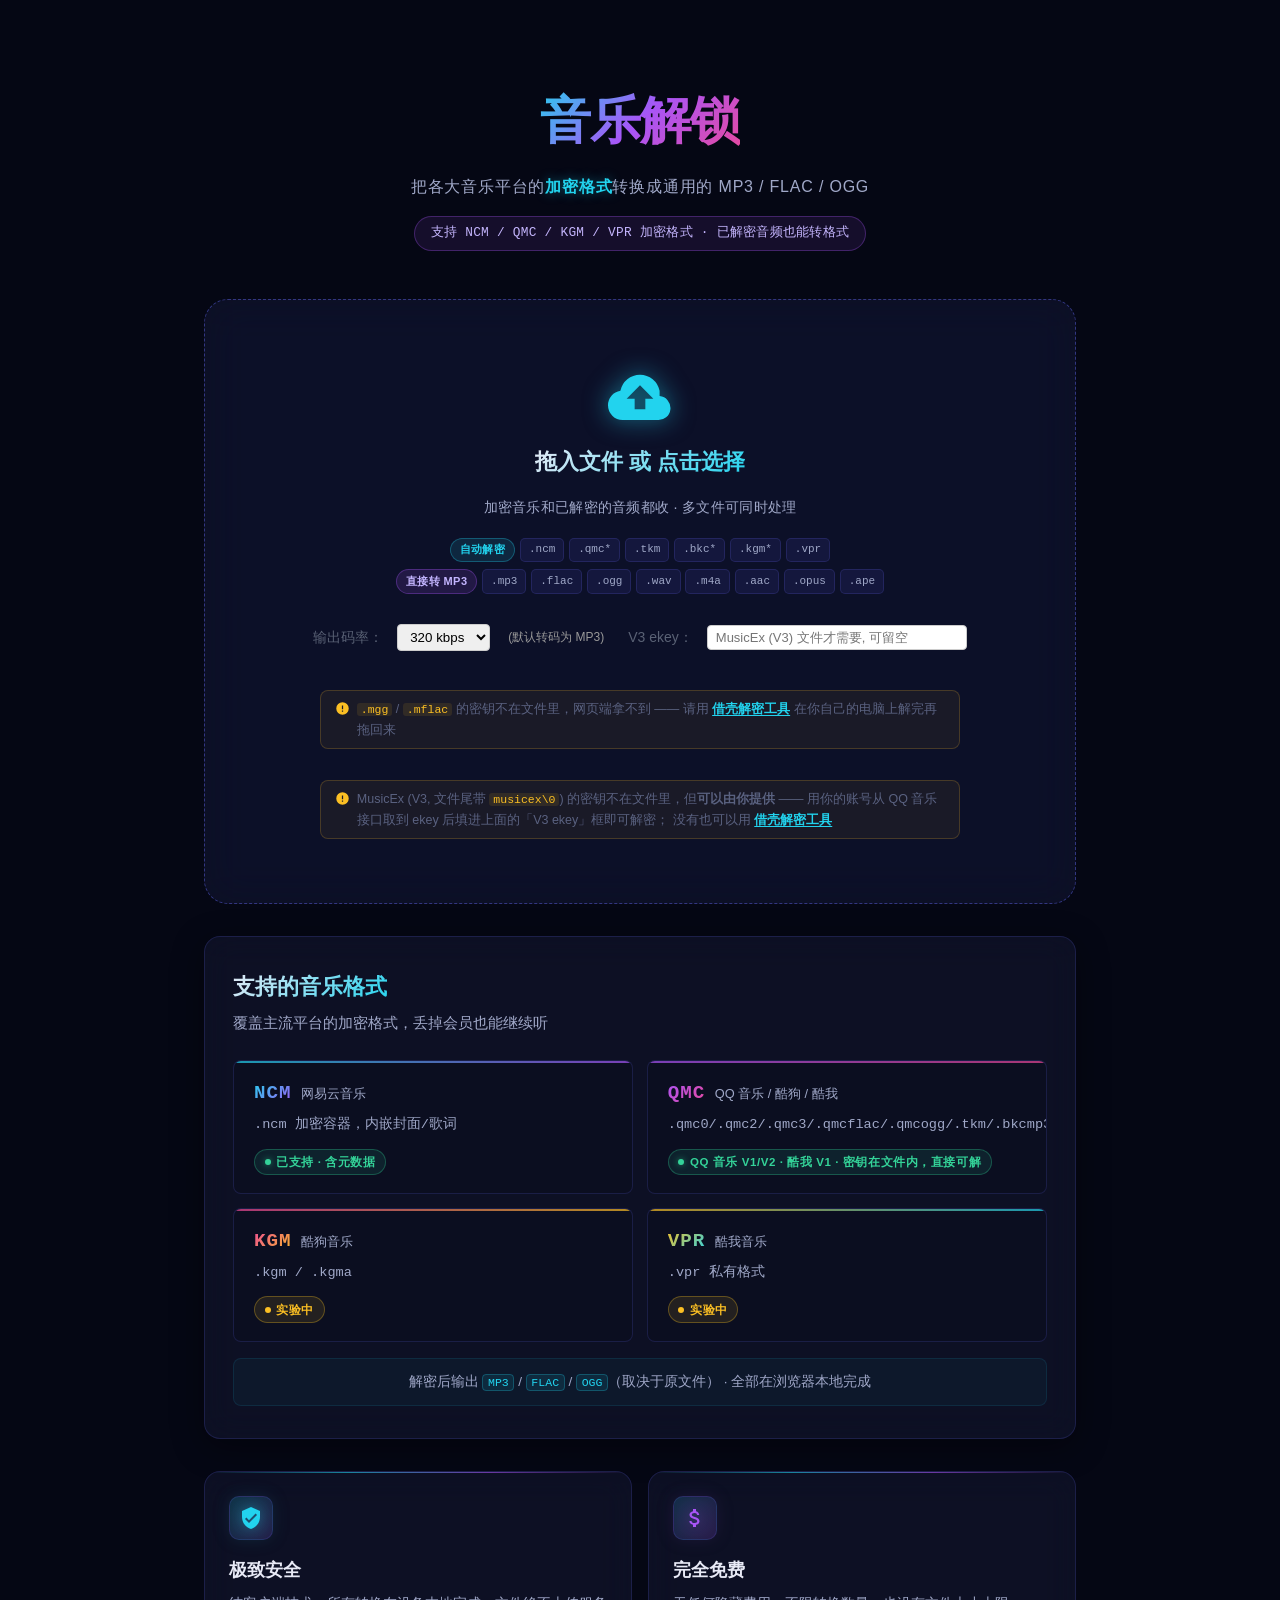
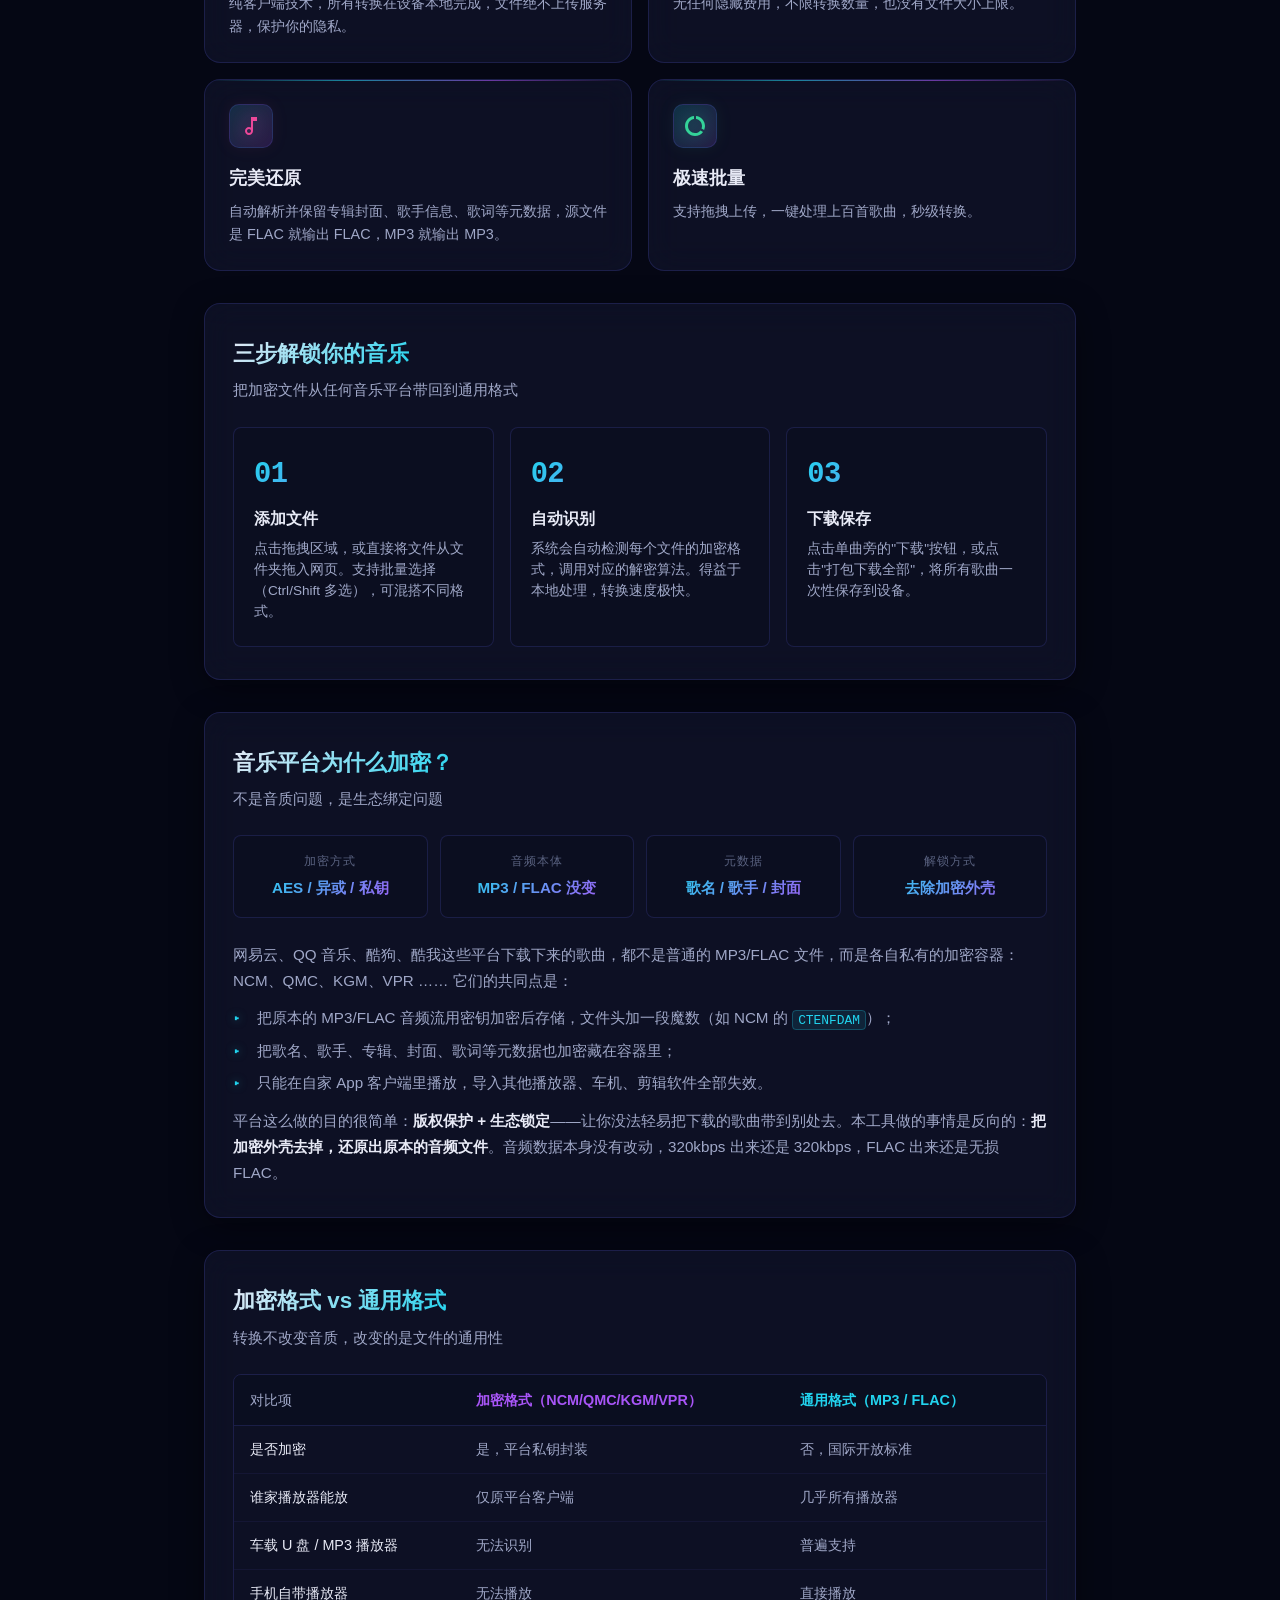
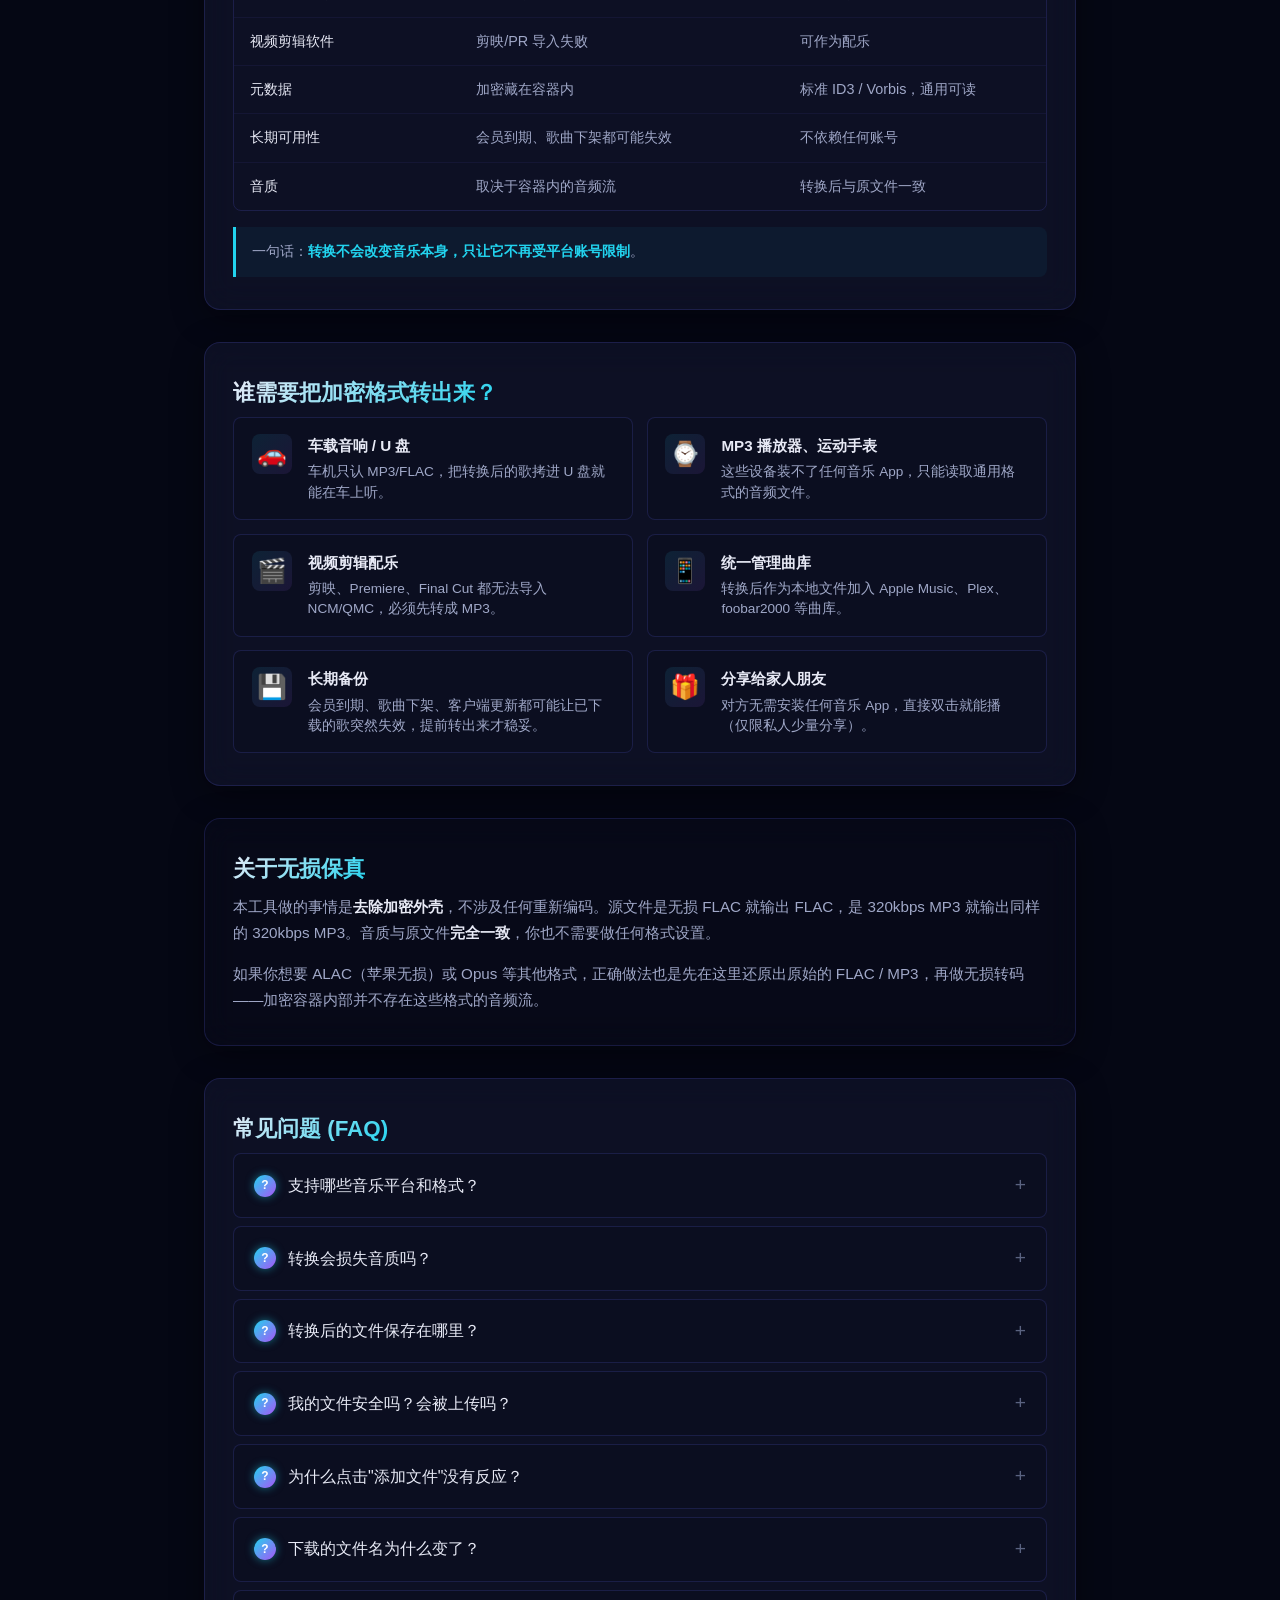
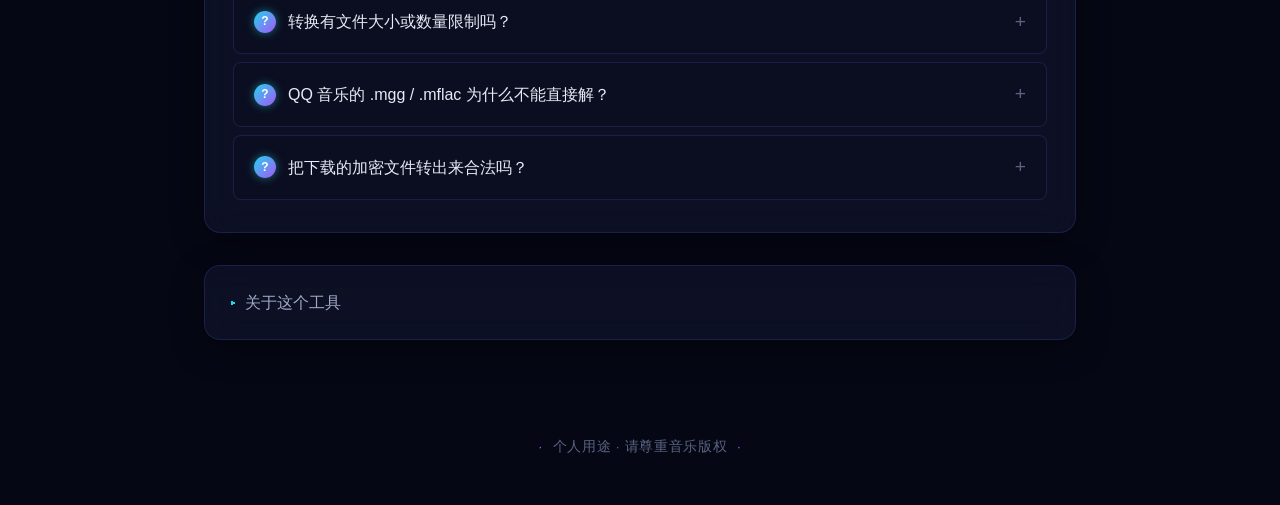
==== commit e845975a: "feat(ui): 贯通 MusicEx (V3) ekey 输入 —— UI -> app.js -> worker -> decode decode() 支持 opts.ekey 之后, 还需要用" ====
--- a/index.html
+++ b/index.html
@@ -57,13 +57,25 @@
             <option value="320" selected>320 kbps</option>
           </select>
           <span style="color:#999;font-size:12px;margin-left:4px">(默认转码为 MP3)</span>
+          <span style="color:#5a6275;margin-left:10px">V3 ekey：</span>
+          <input type="text" id="qmc-ekey" placeholder="MusicEx (V3) 文件才需要, 可留空"
+                 autocomplete="off" spellcheck="false"
+                 style="padding:4px 8px;border-radius:4px;border:1px solid #ccc;width:260px;font-size:13px">
         </div>
 
         <!-- .mgg/.mflac 的密钥不在文件内, 网页端拿不到 -> 唯一出路是借壳工具 -->
         <div class="dz-note">
           <svg viewBox="0 0 24 24" aria-hidden="true"><path fill="currentColor" d="M12 2a10 10 0 100 20 10 10 0 000-20zm1 15h-2v-2h2v2zm0-4h-2V7h2v6z"/></svg>
-          <span><code>.mgg</code> / <code>.mflac</code> 的密钥不在文件里，网页端解不了 ——
+          <span><code>.mgg</code> / <code>.mflac</code> 的密钥不在文件里，网页端拿不到 ——
             请用 <a data-zip="qqmusic-frida.zip" href="qqmusic-frida.zip" download>借壳解密工具</a> 在你自己的电脑上解完再拖回来</span>
+        </div>
+
+        <!-- MusicEx (V3) 的 ekey 可以由用户提供 -> 上面那个输入框就是给它用的 -->
+        <div class="dz-note" id="v3-ekey-note">
+          <svg viewBox="0 0 24 24" aria-hidden="true"><path fill="currentColor" d="M12 2a10 10 0 100 20 10 10 0 000-20zm1 15h-2v-2h2v2zm0-4h-2V7h2v6z"/></svg>
+          <span>MusicEx (V3, 文件尾带 <code>musicex\0</code>) 的密钥不在文件里，但<strong>可以由你提供</strong> ——
+            用你的账号从 QQ 音乐接口取到 ekey 后填进上面的「V3 ekey」框即可解密；
+            没有也可以用 <a data-zip="qqmusic-frida.zip" href="qqmusic-frida.zip" download>借壳解密工具</a></span>
         </div>
 
         <input type="file" id="file-input" multiple
@@ -470,6 +482,6 @@
   <!-- jszip 本地化: 打包下载全部时用, 走本地不走 CDN -->
   <script src="modules/jszip.min.js?v=103"></script>
   <!-- 主应用（所有解密逻辑在 worker 里） -->
-  <script src="assets/js/app.js?v=82"></script>
+  <script src="assets/js/app.js?v=106"></script>
 </body>
 </html>
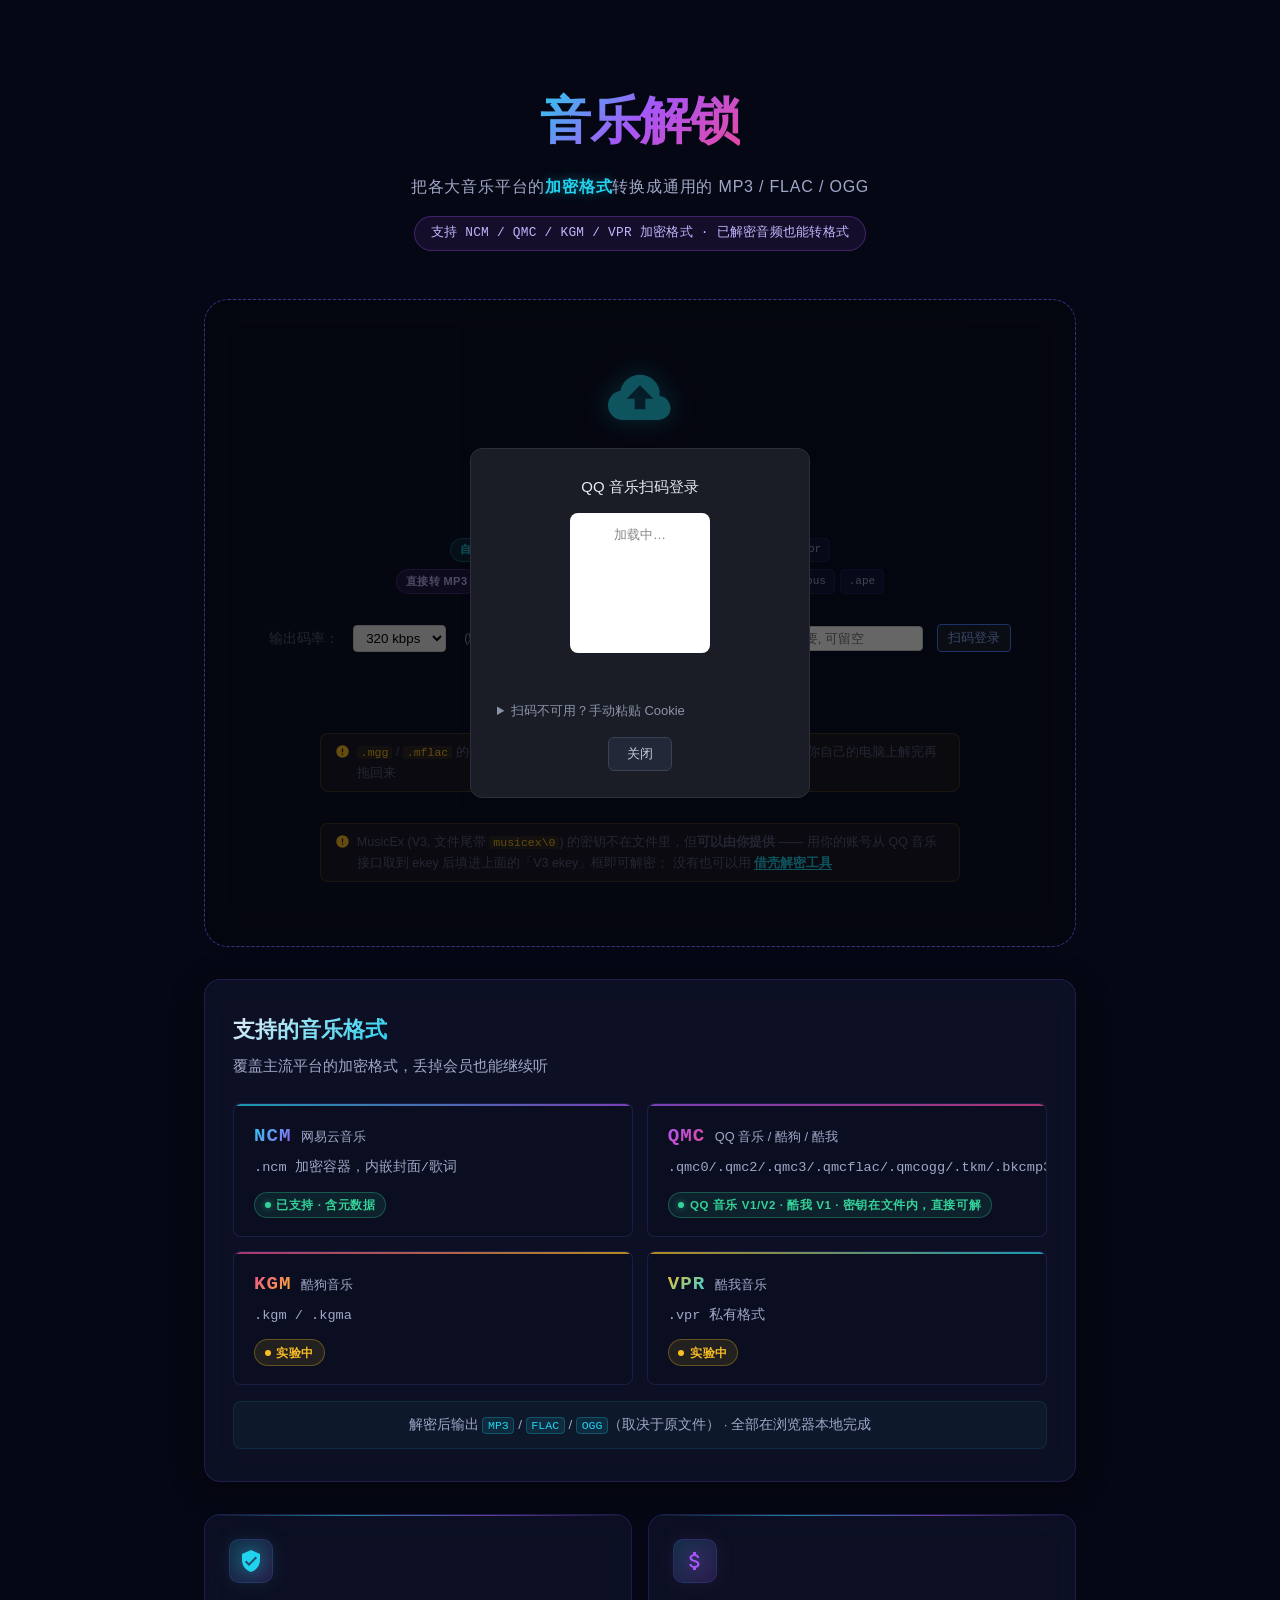
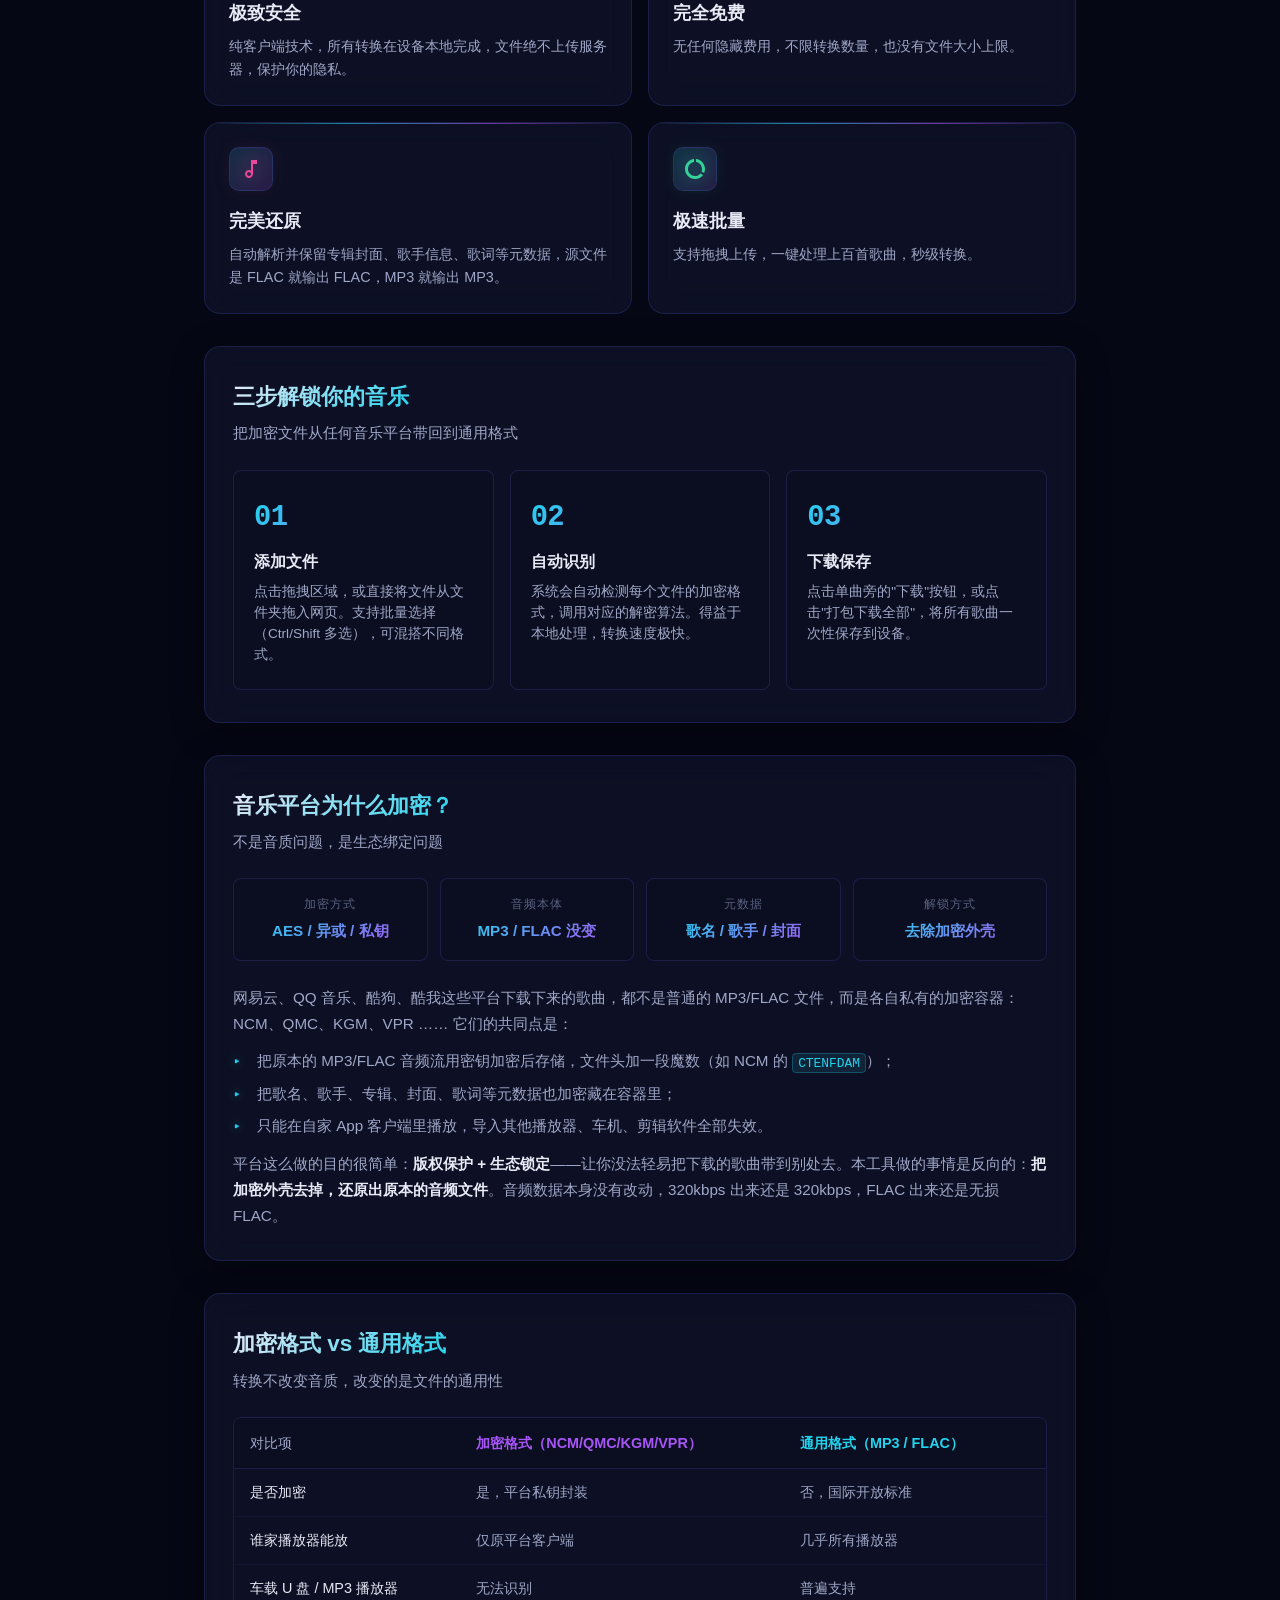
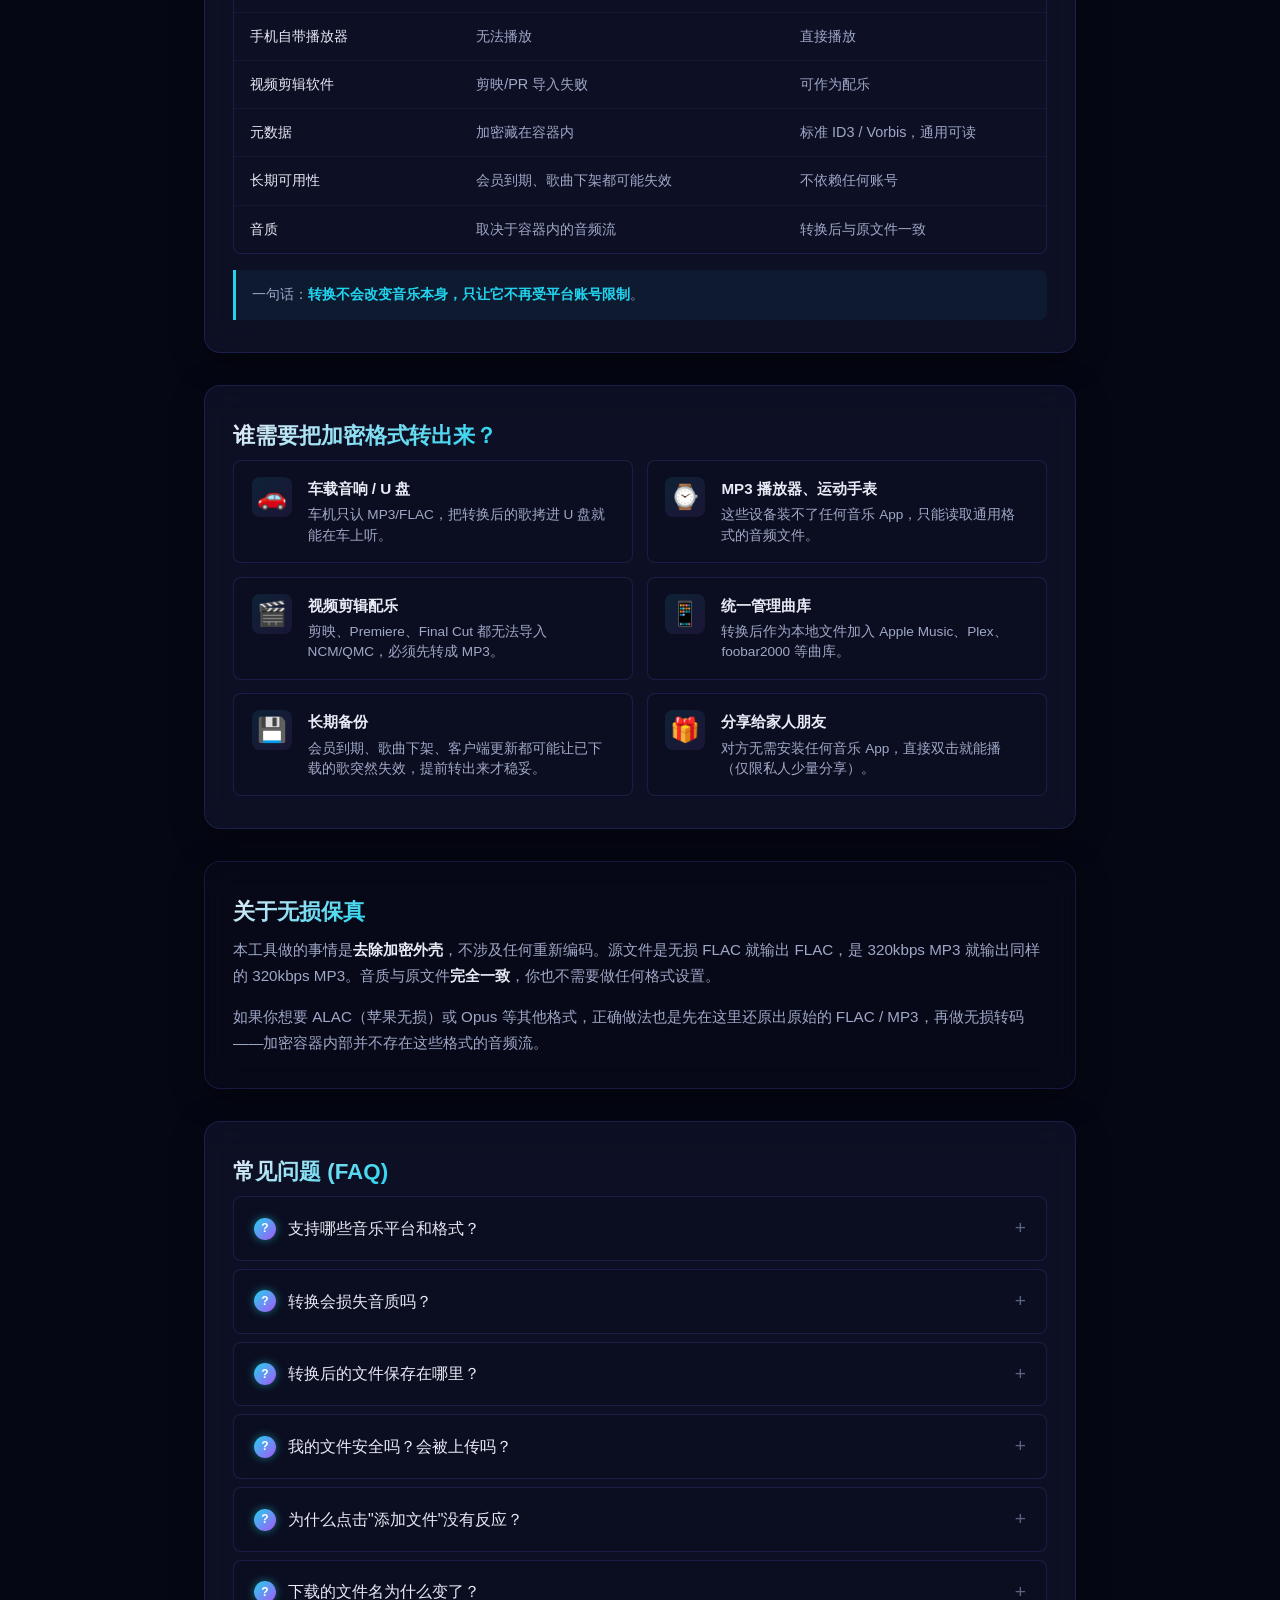
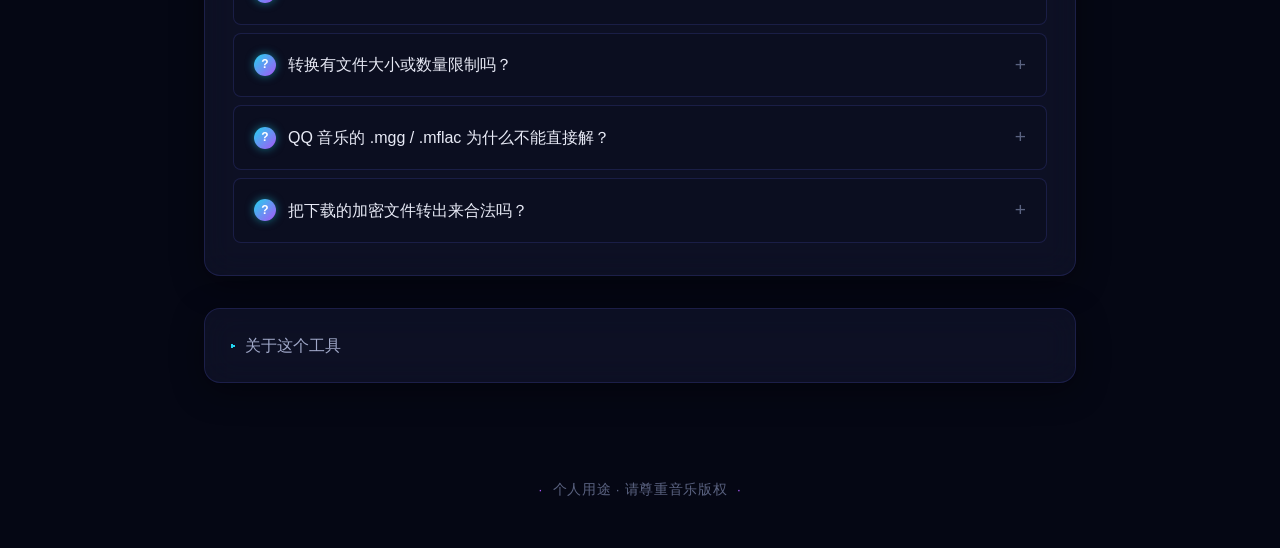
==== commit ca10623d: "feat: QQ 音乐 ekey 自动获取 (协议逆向自 PC 客户端) 逆向 QQ 音乐 PC 客户端 (QQMusic_Setup_2276.exe) 的 QQMusic_Protocol.dll" ====
--- a/index.html
+++ b/index.html
@@ -61,6 +61,43 @@
           <input type="text" id="qmc-ekey" placeholder="MusicEx (V3) 文件才需要, 可留空"
                  autocomplete="off" spellcheck="false"
                  style="padding:4px 8px;border-radius:4px;border:1px solid #ccc;width:260px;font-size:13px">
+          <button id="qq-login-btn" type="button"
+                  style="padding:4px 10px;border-radius:4px;border:1px solid #4a7dff;background:#1a2233;color:#8fb0ff;font-size:13px;cursor:pointer">
+            扫码登录
+          </button>
+          <button id="qq-ekey-btn" type="button"
+                  style="padding:4px 10px;border-radius:4px;border:1px solid #3a4256;background:#1a2233;color:#9aa4bd;font-size:13px;cursor:pointer">
+            自动获取 ekey
+          </button>
+        </div>
+
+        <!-- QQ 音乐扫码登录弹窗 -->
+        <div id="qq-login-modal" hidden
+             style="position:fixed;inset:0;background:rgba(0,0,0,.6);display:flex;align-items:center;justify-content:center;z-index:9999">
+          <div style="background:#1a1d26;border:1px solid #2a2f3d;border-radius:12px;padding:26px;width:340px;text-align:center">
+            <div style="font-size:15px;margin-bottom:14px;color:#e6e8ee">QQ 音乐扫码登录</div>
+            <div id="qq-qr-box" style="background:#fff;border-radius:8px;padding:8px;display:inline-block;min-height:140px;min-width:140px">
+              <span style="color:#888;font-size:13px">加载中…</span>
+            </div>
+            <div id="qq-login-status" style="margin-top:14px;font-size:13px;color:#8b93a7;min-height:20px"></div>
+            <!-- 扫码失败时的回退: 手动粘贴 cookie -->
+            <details style="margin-top:14px;text-align:left">
+              <summary style="cursor:pointer;font-size:13px;color:#8b93a7">扫码不可用？手动粘贴 Cookie</summary>
+              <div style="margin-top:8px">
+                <textarea id="qq-cookie-input" rows="3" spellcheck="false"
+                          placeholder="qm_keyst=...; qqmusic_uin=...; qqmusic_key=..."
+                          style="width:100%;padding:6px 8px;border-radius:6px;border:1px solid #2a2f3d;background:#12141a;color:#e6e8ee;font-size:12px;font-family:ui-monospace,Menlo,Consolas,monospace"></textarea>
+                <button id="qq-cookie-submit" type="button"
+                        style="margin-top:8px;padding:6px 14px;border-radius:6px;border:1px solid #4a7dff;background:#1a2233;color:#8fb0ff;font-size:13px;cursor:pointer">
+                  使用该 Cookie
+                </button>
+              </div>
+            </details>
+            <button id="qq-login-close" type="button"
+                    style="margin-top:16px;padding:7px 18px;border-radius:6px;border:1px solid #3a4256;background:#232838;color:#c8cede;font-size:13px;cursor:pointer">
+              关闭
+            </button>
+          </div>
         </div>
 
         <!-- .mgg/.mflac 的密钥不在文件内, 网页端拿不到 -> 唯一出路是借壳工具 -->
@@ -481,6 +518,8 @@
   <!-- JSZip (用于打包下载) -->
   <!-- jszip 本地化: 打包下载全部时用, 走本地不走 CDN -->
   <script src="modules/jszip.min.js?v=103"></script>
+  <!-- QQ 音乐 ekey 获取 (协议逆向自 PC 客户端) -->
+  <script src="modules/qq-ekey.js?v=1"></script>
   <!-- 主应用（所有解密逻辑在 worker 里） -->
   <script src="assets/js/app.js?v=106"></script>
 </body>
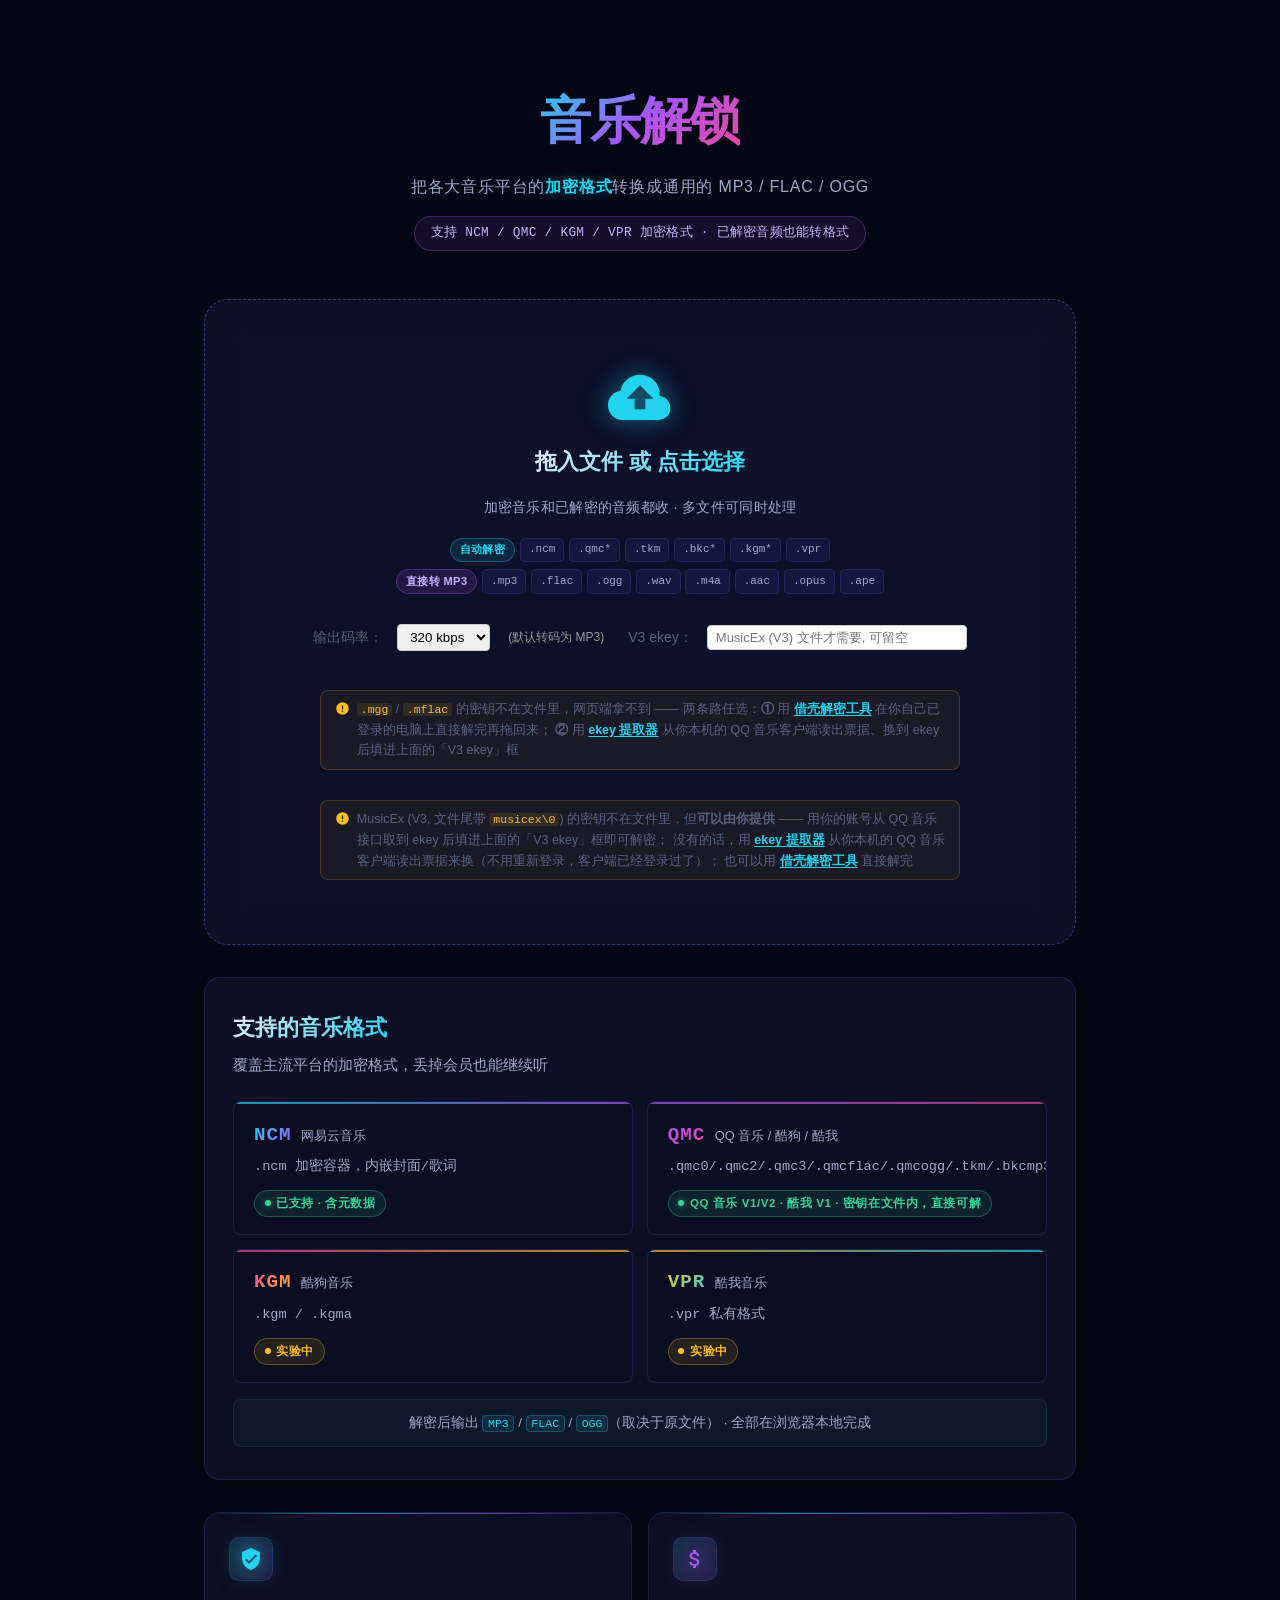
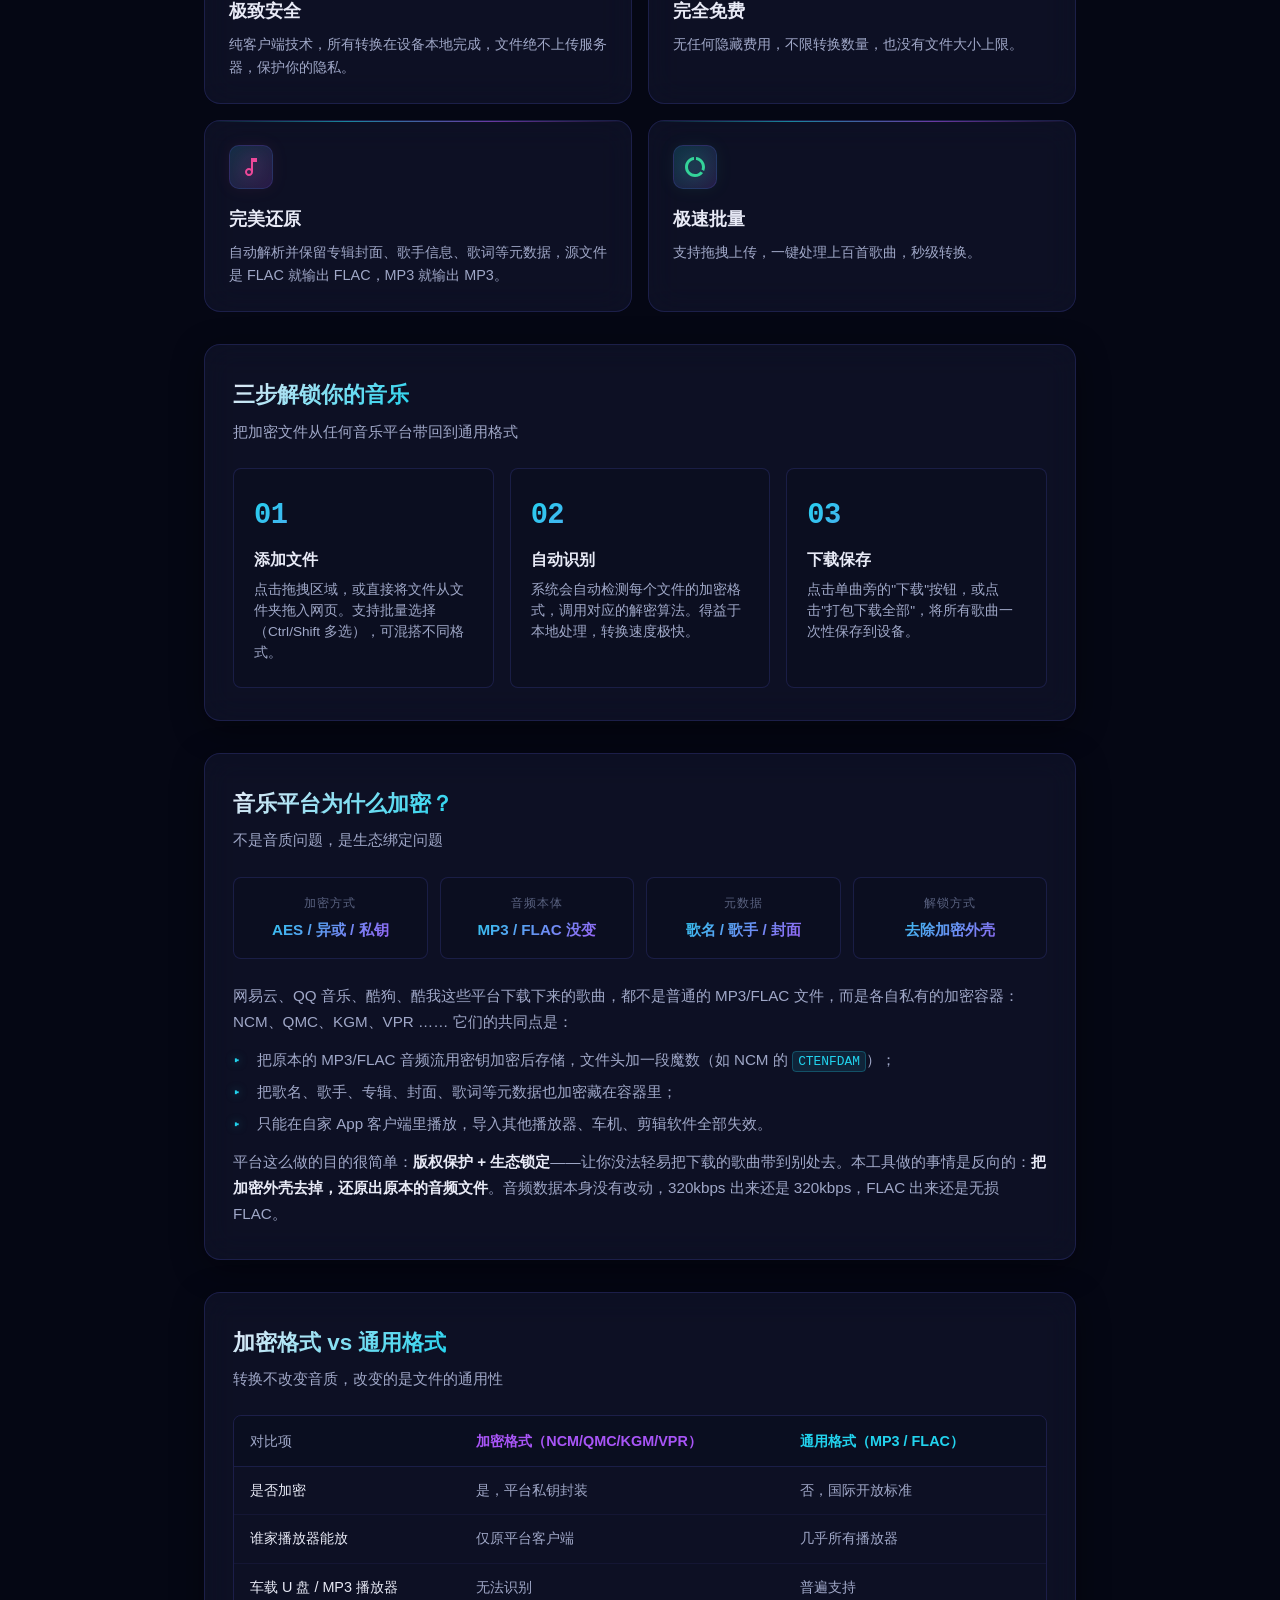
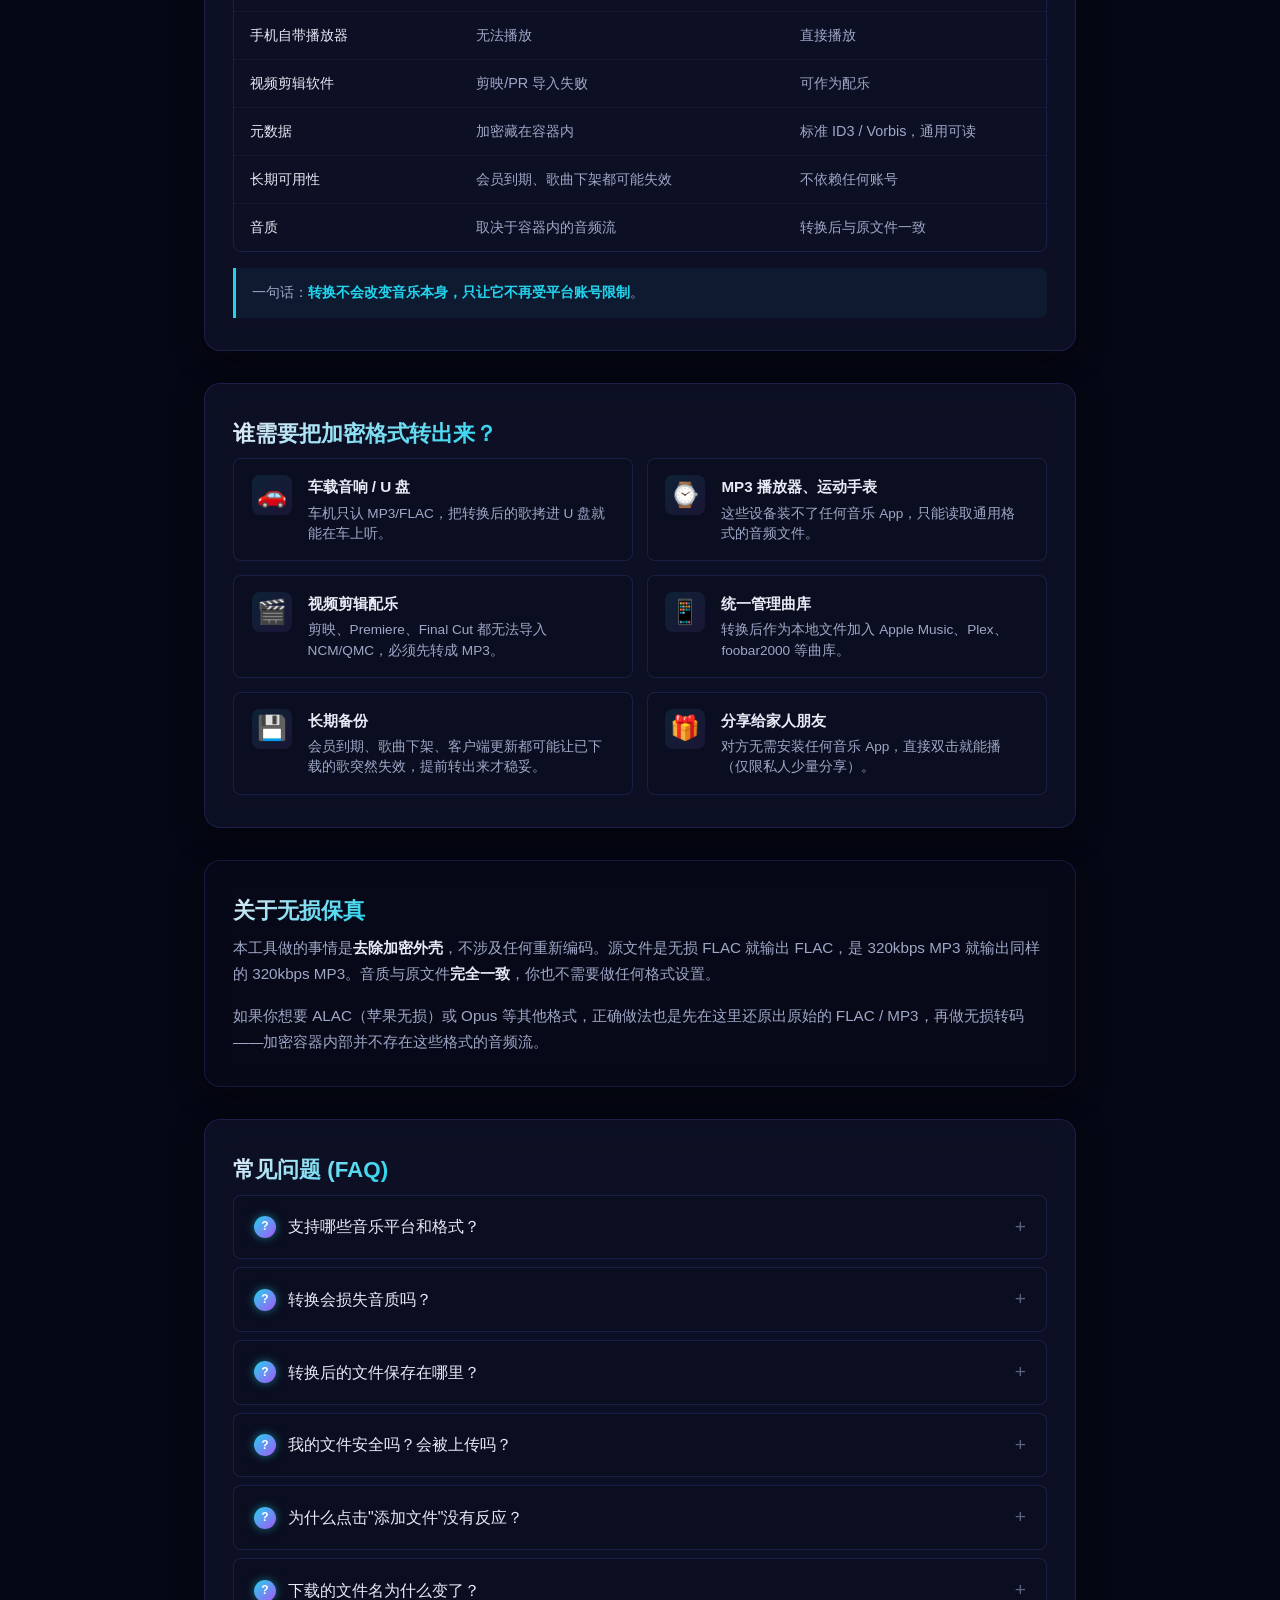
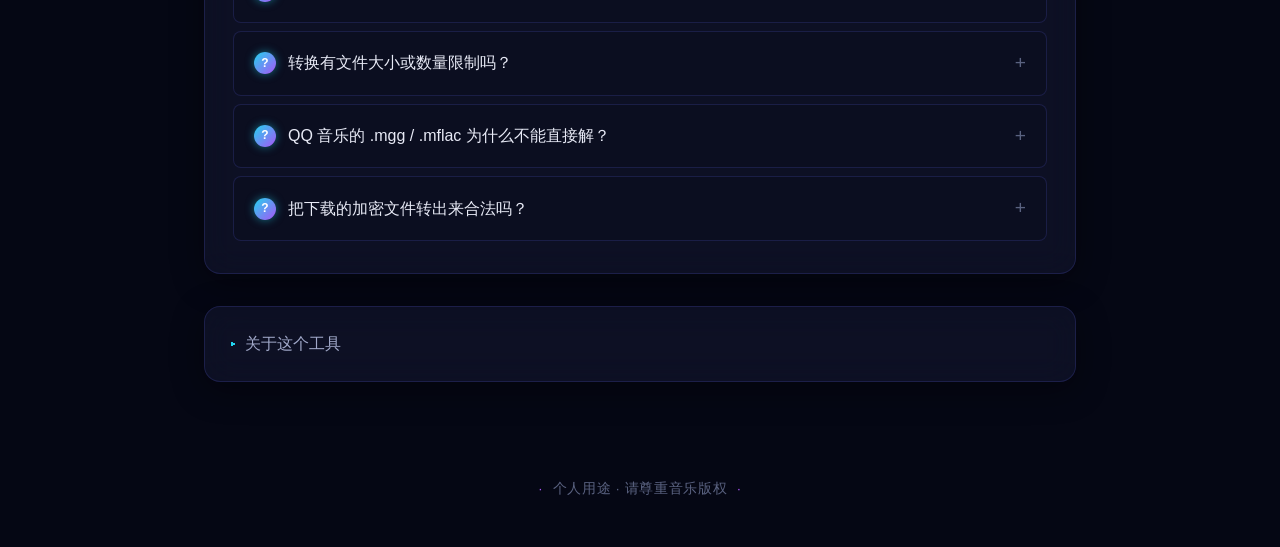
==== commit 4ec0132c: "feat: ekey 提取器 —— 从本机 QQ 音乐客户端读票据换 ekey 用户要求「不要登录 QQ」。查证后发现这不是「不登录」的问题, 而是 「不重新登录」—— 客户端已经登录好的票据就在它进" ====
--- a/index.html
+++ b/index.html
@@ -61,50 +61,15 @@
           <input type="text" id="qmc-ekey" placeholder="MusicEx (V3) 文件才需要, 可留空"
                  autocomplete="off" spellcheck="false"
                  style="padding:4px 8px;border-radius:4px;border:1px solid #ccc;width:260px;font-size:13px">
-          <button id="qq-login-btn" type="button"
-                  style="padding:4px 10px;border-radius:4px;border:1px solid #4a7dff;background:#1a2233;color:#8fb0ff;font-size:13px;cursor:pointer">
-            扫码登录
-          </button>
-          <button id="qq-ekey-btn" type="button"
-                  style="padding:4px 10px;border-radius:4px;border:1px solid #3a4256;background:#1a2233;color:#9aa4bd;font-size:13px;cursor:pointer">
-            自动获取 ekey
-          </button>
-        </div>
-
-        <!-- QQ 音乐扫码登录弹窗 -->
-        <div id="qq-login-modal" hidden
-             style="position:fixed;inset:0;background:rgba(0,0,0,.6);display:flex;align-items:center;justify-content:center;z-index:9999">
-          <div style="background:#1a1d26;border:1px solid #2a2f3d;border-radius:12px;padding:26px;width:340px;text-align:center">
-            <div style="font-size:15px;margin-bottom:14px;color:#e6e8ee">QQ 音乐扫码登录</div>
-            <div id="qq-qr-box" style="background:#fff;border-radius:8px;padding:8px;display:inline-block;min-height:140px;min-width:140px">
-              <span style="color:#888;font-size:13px">加载中…</span>
-            </div>
-            <div id="qq-login-status" style="margin-top:14px;font-size:13px;color:#8b93a7;min-height:20px"></div>
-            <!-- 扫码失败时的回退: 手动粘贴 cookie -->
-            <details style="margin-top:14px;text-align:left">
-              <summary style="cursor:pointer;font-size:13px;color:#8b93a7">扫码不可用？手动粘贴 Cookie</summary>
-              <div style="margin-top:8px">
-                <textarea id="qq-cookie-input" rows="3" spellcheck="false"
-                          placeholder="qm_keyst=...; qqmusic_uin=...; qqmusic_key=..."
-                          style="width:100%;padding:6px 8px;border-radius:6px;border:1px solid #2a2f3d;background:#12141a;color:#e6e8ee;font-size:12px;font-family:ui-monospace,Menlo,Consolas,monospace"></textarea>
-                <button id="qq-cookie-submit" type="button"
-                        style="margin-top:8px;padding:6px 14px;border-radius:6px;border:1px solid #4a7dff;background:#1a2233;color:#8fb0ff;font-size:13px;cursor:pointer">
-                  使用该 Cookie
-                </button>
-              </div>
-            </details>
-            <button id="qq-login-close" type="button"
-                    style="margin-top:16px;padding:7px 18px;border-radius:6px;border:1px solid #3a4256;background:#232838;color:#c8cede;font-size:13px;cursor:pointer">
-              关闭
-            </button>
-          </div>
-        </div>
+        </div>
+
 
         <!-- .mgg/.mflac 的密钥不在文件内, 网页端拿不到 -> 唯一出路是借壳工具 -->
         <div class="dz-note">
           <svg viewBox="0 0 24 24" aria-hidden="true"><path fill="currentColor" d="M12 2a10 10 0 100 20 10 10 0 000-20zm1 15h-2v-2h2v2zm0-4h-2V7h2v6z"/></svg>
           <span><code>.mgg</code> / <code>.mflac</code> 的密钥不在文件里，网页端拿不到 ——
-            请用 <a data-zip="qqmusic-frida.zip" href="qqmusic-frida.zip" download>借壳解密工具</a> 在你自己的电脑上解完再拖回来</span>
+            两条路任选：<b>①</b> 用 <a data-zip="qqmusic-frida.zip" href="qqmusic-frida.zip" download>借壳解密工具</a> 在你自己已登录的电脑上直接解完再拖回来；
+            <b>②</b> 用 <a data-zip="qqmusic-ekey.zip" href="qqmusic-ekey.zip" download>ekey 提取器</a> 从你本机的 QQ 音乐客户端读出票据、换到 ekey 后填进上面的「V3 ekey」框</span>
         </div>
 
         <!-- MusicEx (V3) 的 ekey 可以由用户提供 -> 上面那个输入框就是给它用的 -->
@@ -112,7 +77,8 @@
           <svg viewBox="0 0 24 24" aria-hidden="true"><path fill="currentColor" d="M12 2a10 10 0 100 20 10 10 0 000-20zm1 15h-2v-2h2v2zm0-4h-2V7h2v6z"/></svg>
           <span>MusicEx (V3, 文件尾带 <code>musicex\0</code>) 的密钥不在文件里，但<strong>可以由你提供</strong> ——
             用你的账号从 QQ 音乐接口取到 ekey 后填进上面的「V3 ekey」框即可解密；
-            没有也可以用 <a data-zip="qqmusic-frida.zip" href="qqmusic-frida.zip" download>借壳解密工具</a></span>
+            没有的话，用 <a data-zip="qqmusic-ekey.zip" href="qqmusic-ekey.zip" download>ekey 提取器</a> 从你本机的 QQ 音乐客户端读出票据来换（不用重新登录，客户端已经登录过了）；
+            也可以用 <a data-zip="qqmusic-frida.zip" href="qqmusic-frida.zip" download>借壳解密工具</a> 直接解完</span>
         </div>
 
         <input type="file" id="file-input" multiple
@@ -412,7 +378,8 @@
             <p><strong>需要额外工具：</strong></p>
             <ul>
               <li>QQ 音乐 <strong>.mgg</strong> / <code>.mflac</code>（含 .mgg2 / .mflac2 等新版）：每首歌的密钥不在文件里，浏览器拿不到。
-                  请用 <a data-zip="qqmusic-frida.zip" href="qqmusic-frida.zip" download>借壳解密工具</a>（在你自己已登录的电脑上运行，让客户端自己解密），解完再用本页面转格式。</li>
+                  用 <a data-zip="qqmusic-ekey.zip" href="qqmusic-ekey.zip" download>ekey 提取器</a>（读你本机已登录的 QQ 音乐客户端，换到 ekey 填进「V3 ekey」框），
+                  或用 <a data-zip="qqmusic-frida.zip" href="qqmusic-frida.zip" download>借壳解密工具</a>（让客户端自己解密），解完再用本页面转格式。</li>
             </ul>
             <p><strong>实验性 / 部分支持：</strong></p>
             <ul>
@@ -476,7 +443,7 @@
             <p>因为它们的<b>密钥不在文件里</b>。老格式（<code>.qmc0</code> / <code>.qmcflac</code> 等）密钥直接写在文件头，浏览器拿到就能解；而 <code>.mgg</code> / <code>.mflac</code> 每首歌的密钥由 QQ 服务器单独下发，不存在任何公开的获取入口。</p>
             <p>所以这类文件只能<b>借用你自己的 QQ 音乐客户端来解密</b>：</p>
             <ol>
-              <li>下载 <a data-zip="qqmusic-frida.zip" href="qqmusic-frida.zip" download>借壳解密工具</a>，解压到本地</li>
+              <li>下载 <a data-zip="qqmusic-ekey.zip" href="qqmusic-ekey.zip" download>ekey 提取器</a>（或 <a data-zip="qqmusic-frida.zip" href="qqmusic-frida.zip" download>借壳解密工具</a>），解压到本地</li>
               <li>在这台电脑（已登录 QQ 音乐）上运行 <code>run.bat</code> 或 <code>watch.bat</code></li>
               <li>得到 <code>.ogg</code> / <code>.mp3</code> 后，拖回本页面上方的「已解密文件」区转格式</li>
             </ol>
@@ -518,8 +485,6 @@
   <!-- JSZip (用于打包下载) -->
   <!-- jszip 本地化: 打包下载全部时用, 走本地不走 CDN -->
   <script src="modules/jszip.min.js?v=103"></script>
-  <!-- QQ 音乐 ekey 获取 (协议逆向自 PC 客户端) -->
-  <script src="modules/qq-ekey.js?v=1"></script>
   <!-- 主应用（所有解密逻辑在 worker 里） -->
   <script src="assets/js/app.js?v=106"></script>
 </body>
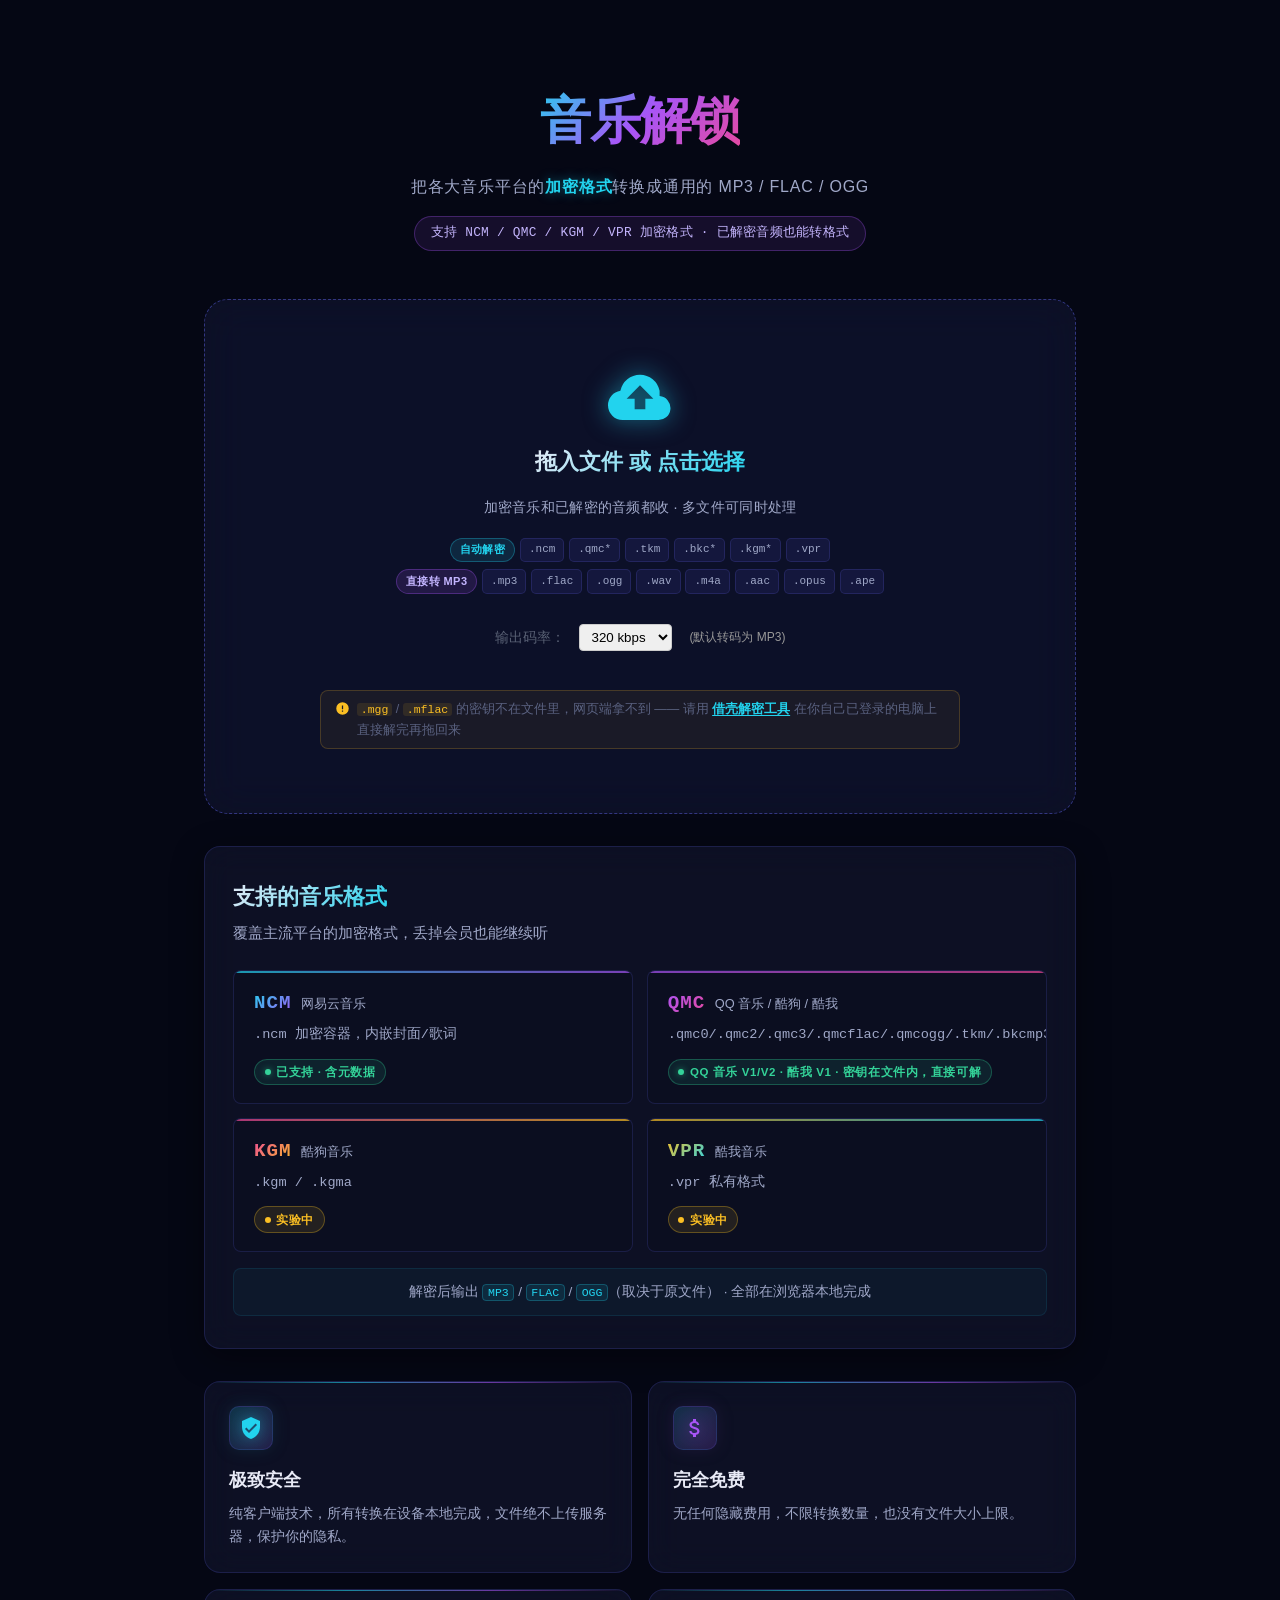
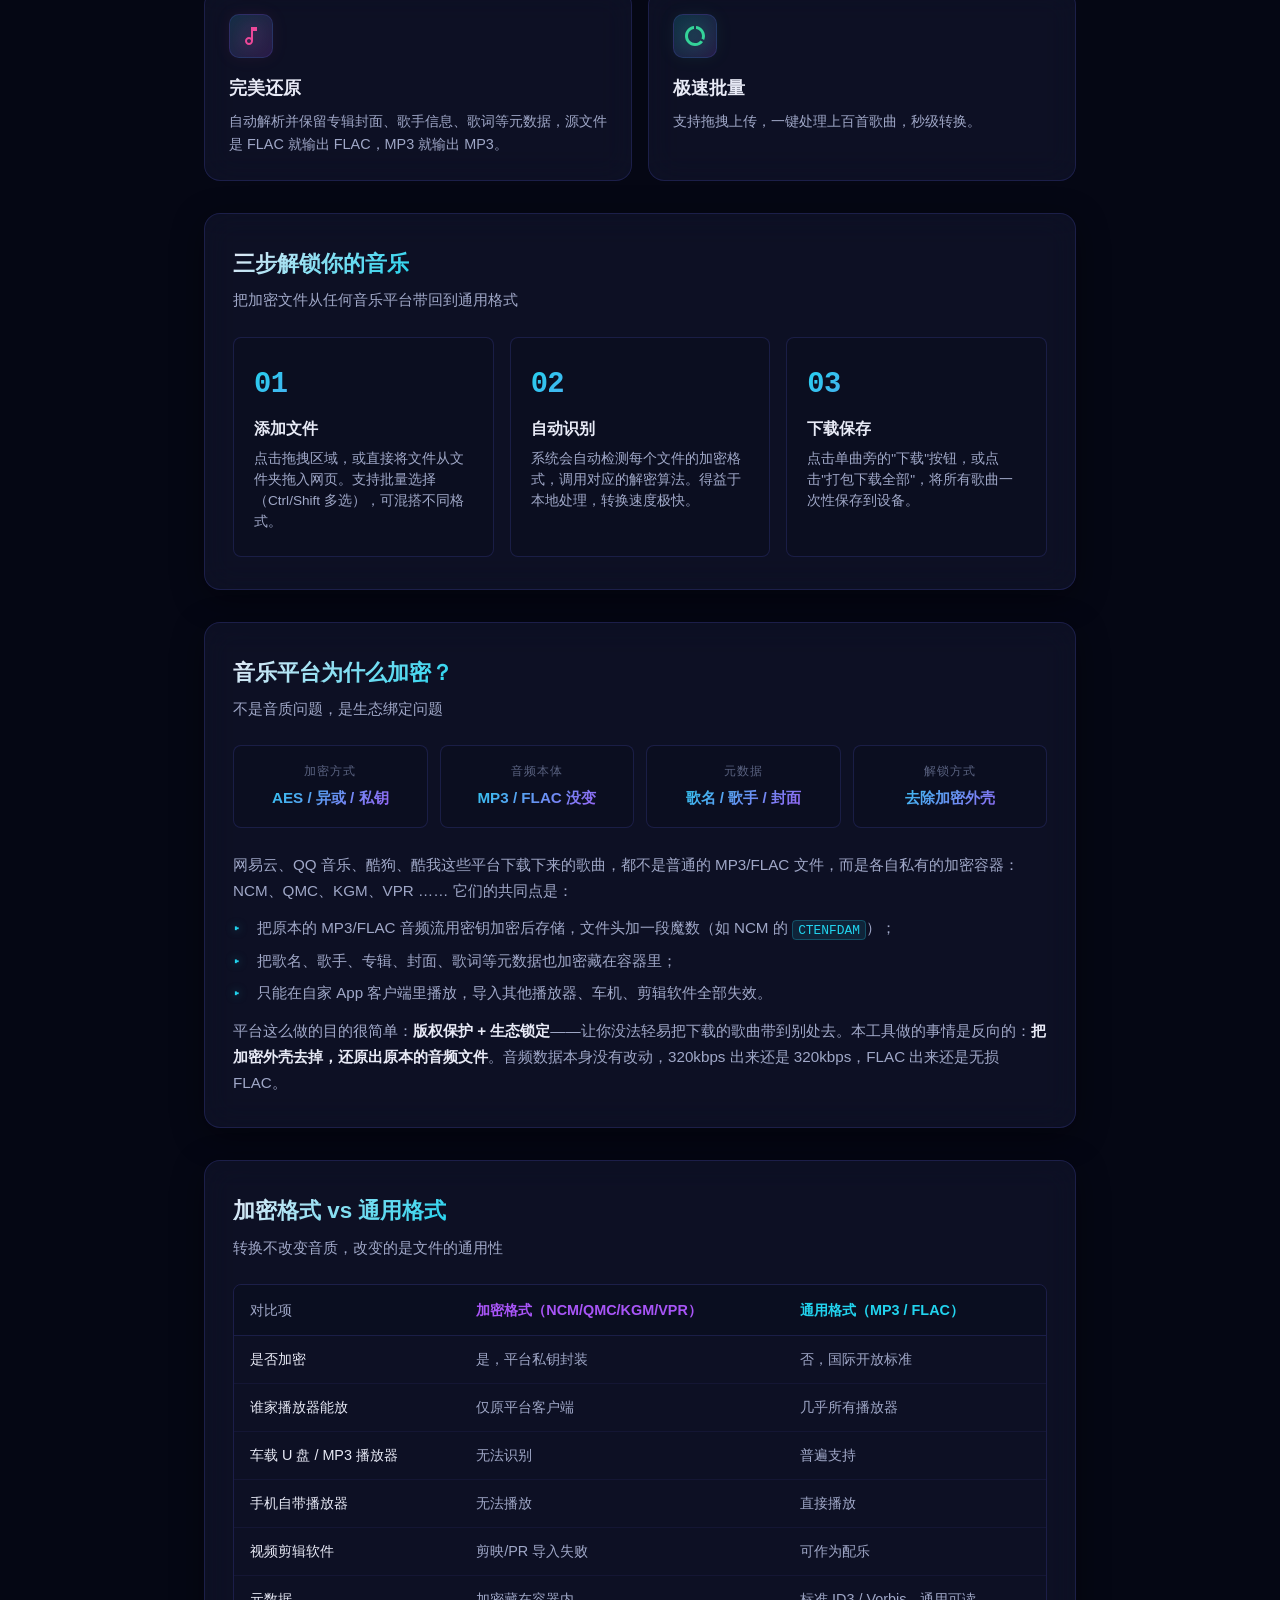
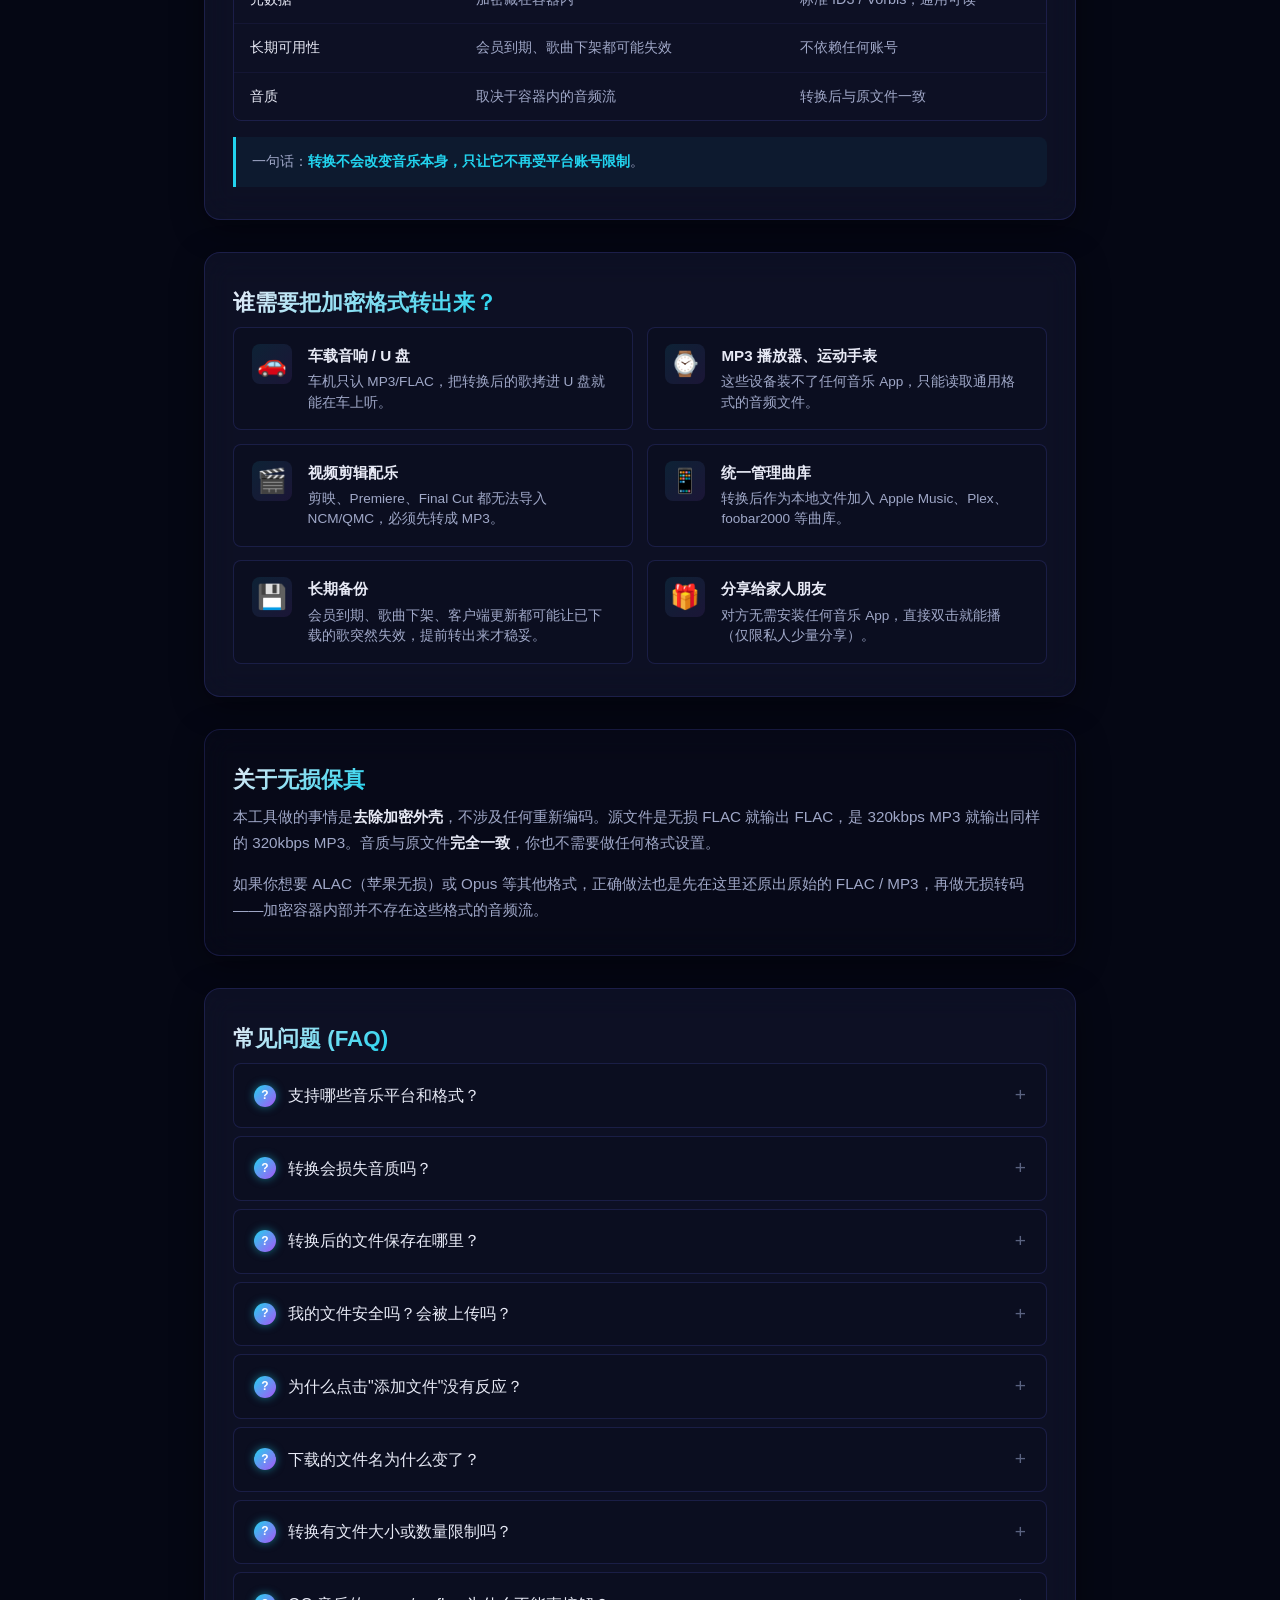
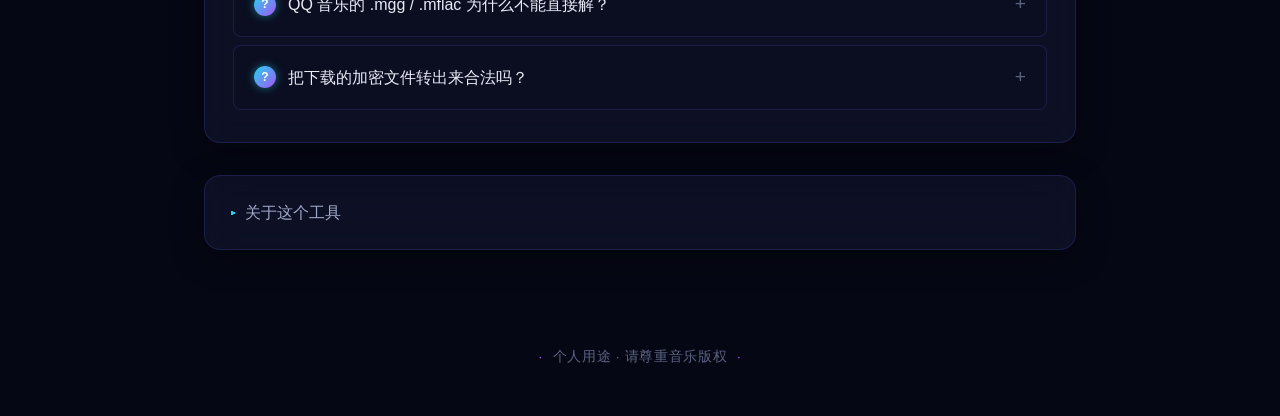
==== commit 01e4f82a: "feat(ui): 撤下页面上的 ekey 入口 —— UI 不再露出 ekey 按要求把「ekey 提取器」及 V3 ekey 输入框从音乐页面移除, 页面上不再出现 任何 ekey 字样。解密代码" ====
--- a/index.html
+++ b/index.html
@@ -57,10 +57,6 @@
             <option value="320" selected>320 kbps</option>
           </select>
           <span style="color:#999;font-size:12px;margin-left:4px">(默认转码为 MP3)</span>
-          <span style="color:#5a6275;margin-left:10px">V3 ekey：</span>
-          <input type="text" id="qmc-ekey" placeholder="MusicEx (V3) 文件才需要, 可留空"
-                 autocomplete="off" spellcheck="false"
-                 style="padding:4px 8px;border-radius:4px;border:1px solid #ccc;width:260px;font-size:13px">
         </div>
 
 
@@ -68,17 +64,7 @@
         <div class="dz-note">
           <svg viewBox="0 0 24 24" aria-hidden="true"><path fill="currentColor" d="M12 2a10 10 0 100 20 10 10 0 000-20zm1 15h-2v-2h2v2zm0-4h-2V7h2v6z"/></svg>
           <span><code>.mgg</code> / <code>.mflac</code> 的密钥不在文件里，网页端拿不到 ——
-            两条路任选：<b>①</b> 用 <a data-zip="qqmusic-frida.zip" href="qqmusic-frida.zip" download>借壳解密工具</a> 在你自己已登录的电脑上直接解完再拖回来；
-            <b>②</b> 用 <a data-zip="qqmusic-ekey.zip" href="qqmusic-ekey.zip" download>ekey 提取器</a> 从你本机的 QQ 音乐客户端读出票据、换到 ekey 后填进上面的「V3 ekey」框</span>
-        </div>
-
-        <!-- MusicEx (V3) 的 ekey 可以由用户提供 -> 上面那个输入框就是给它用的 -->
-        <div class="dz-note" id="v3-ekey-note">
-          <svg viewBox="0 0 24 24" aria-hidden="true"><path fill="currentColor" d="M12 2a10 10 0 100 20 10 10 0 000-20zm1 15h-2v-2h2v2zm0-4h-2V7h2v6z"/></svg>
-          <span>MusicEx (V3, 文件尾带 <code>musicex\0</code>) 的密钥不在文件里，但<strong>可以由你提供</strong> ——
-            用你的账号从 QQ 音乐接口取到 ekey 后填进上面的「V3 ekey」框即可解密；
-            没有的话，用 <a data-zip="qqmusic-ekey.zip" href="qqmusic-ekey.zip" download>ekey 提取器</a> 从你本机的 QQ 音乐客户端读出票据来换（不用重新登录，客户端已经登录过了）；
-            也可以用 <a data-zip="qqmusic-frida.zip" href="qqmusic-frida.zip" download>借壳解密工具</a> 直接解完</span>
+            请用 <a data-zip="qqmusic-frida.zip" href="qqmusic-frida.zip" download>借壳解密工具</a> 在你自己已登录的电脑上直接解完再拖回来</span>
         </div>
 
         <input type="file" id="file-input" multiple
@@ -378,8 +364,7 @@
             <p><strong>需要额外工具：</strong></p>
             <ul>
               <li>QQ 音乐 <strong>.mgg</strong> / <code>.mflac</code>（含 .mgg2 / .mflac2 等新版）：每首歌的密钥不在文件里，浏览器拿不到。
-                  用 <a data-zip="qqmusic-ekey.zip" href="qqmusic-ekey.zip" download>ekey 提取器</a>（读你本机已登录的 QQ 音乐客户端，换到 ekey 填进「V3 ekey」框），
-                  或用 <a data-zip="qqmusic-frida.zip" href="qqmusic-frida.zip" download>借壳解密工具</a>（让客户端自己解密），解完再用本页面转格式。</li>
+                  用 <a data-zip="qqmusic-frida.zip" href="qqmusic-frida.zip" download>借壳解密工具</a>（让客户端自己解密），解完再用本页面转格式。</li>
             </ul>
             <p><strong>实验性 / 部分支持：</strong></p>
             <ul>
@@ -443,7 +428,7 @@
             <p>因为它们的<b>密钥不在文件里</b>。老格式（<code>.qmc0</code> / <code>.qmcflac</code> 等）密钥直接写在文件头，浏览器拿到就能解；而 <code>.mgg</code> / <code>.mflac</code> 每首歌的密钥由 QQ 服务器单独下发，不存在任何公开的获取入口。</p>
             <p>所以这类文件只能<b>借用你自己的 QQ 音乐客户端来解密</b>：</p>
             <ol>
-              <li>下载 <a data-zip="qqmusic-ekey.zip" href="qqmusic-ekey.zip" download>ekey 提取器</a>（或 <a data-zip="qqmusic-frida.zip" href="qqmusic-frida.zip" download>借壳解密工具</a>），解压到本地</li>
+              <li>下载 <a data-zip="qqmusic-frida.zip" href="qqmusic-frida.zip" download>借壳解密工具</a>，解压到本地</li>
               <li>在这台电脑（已登录 QQ 音乐）上运行 <code>run.bat</code> 或 <code>watch.bat</code></li>
               <li>得到 <code>.ogg</code> / <code>.mp3</code> 后，拖回本页面上方的「已解密文件」区转格式</li>
             </ol>
@@ -486,6 +471,6 @@
   <!-- jszip 本地化: 打包下载全部时用, 走本地不走 CDN -->
   <script src="modules/jszip.min.js?v=103"></script>
   <!-- 主应用（所有解密逻辑在 worker 里） -->
-  <script src="assets/js/app.js?v=106"></script>
+  <script src="assets/js/app.js?v=107"></script>
 </body>
 </html>
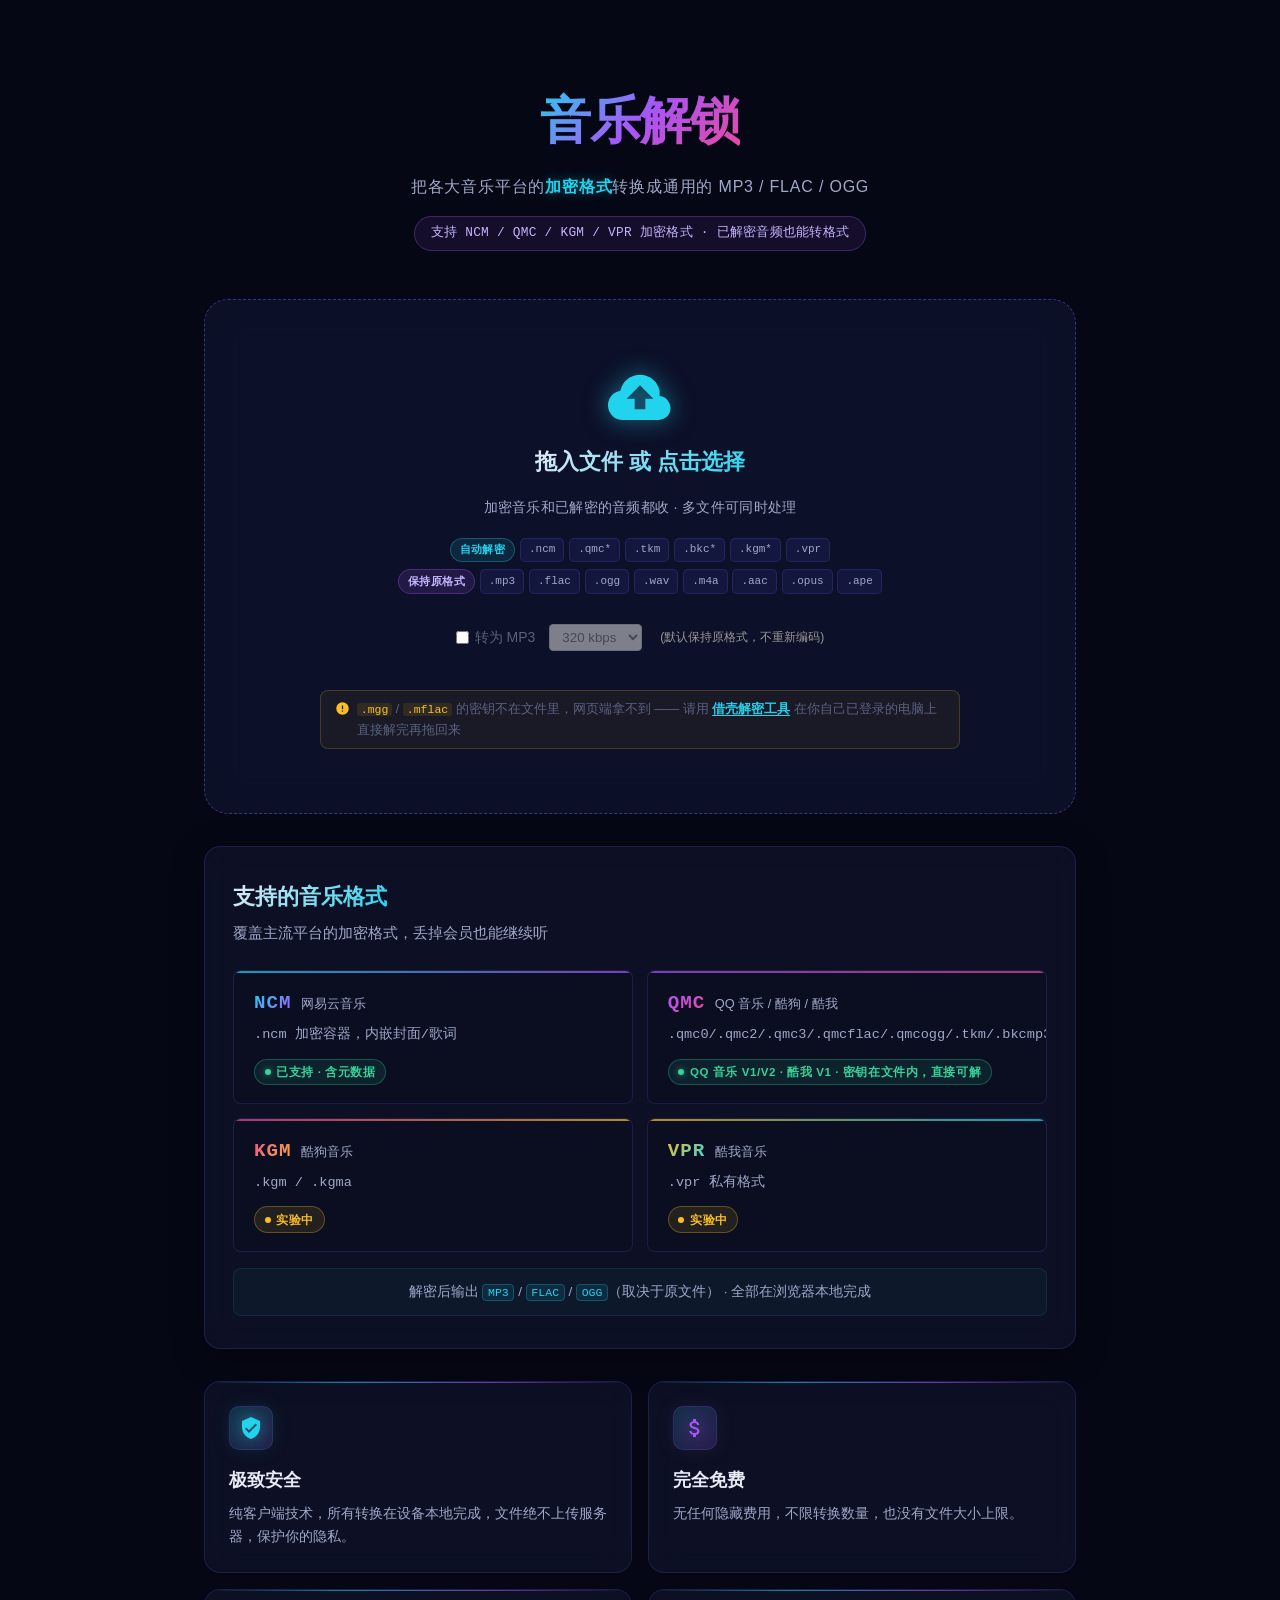
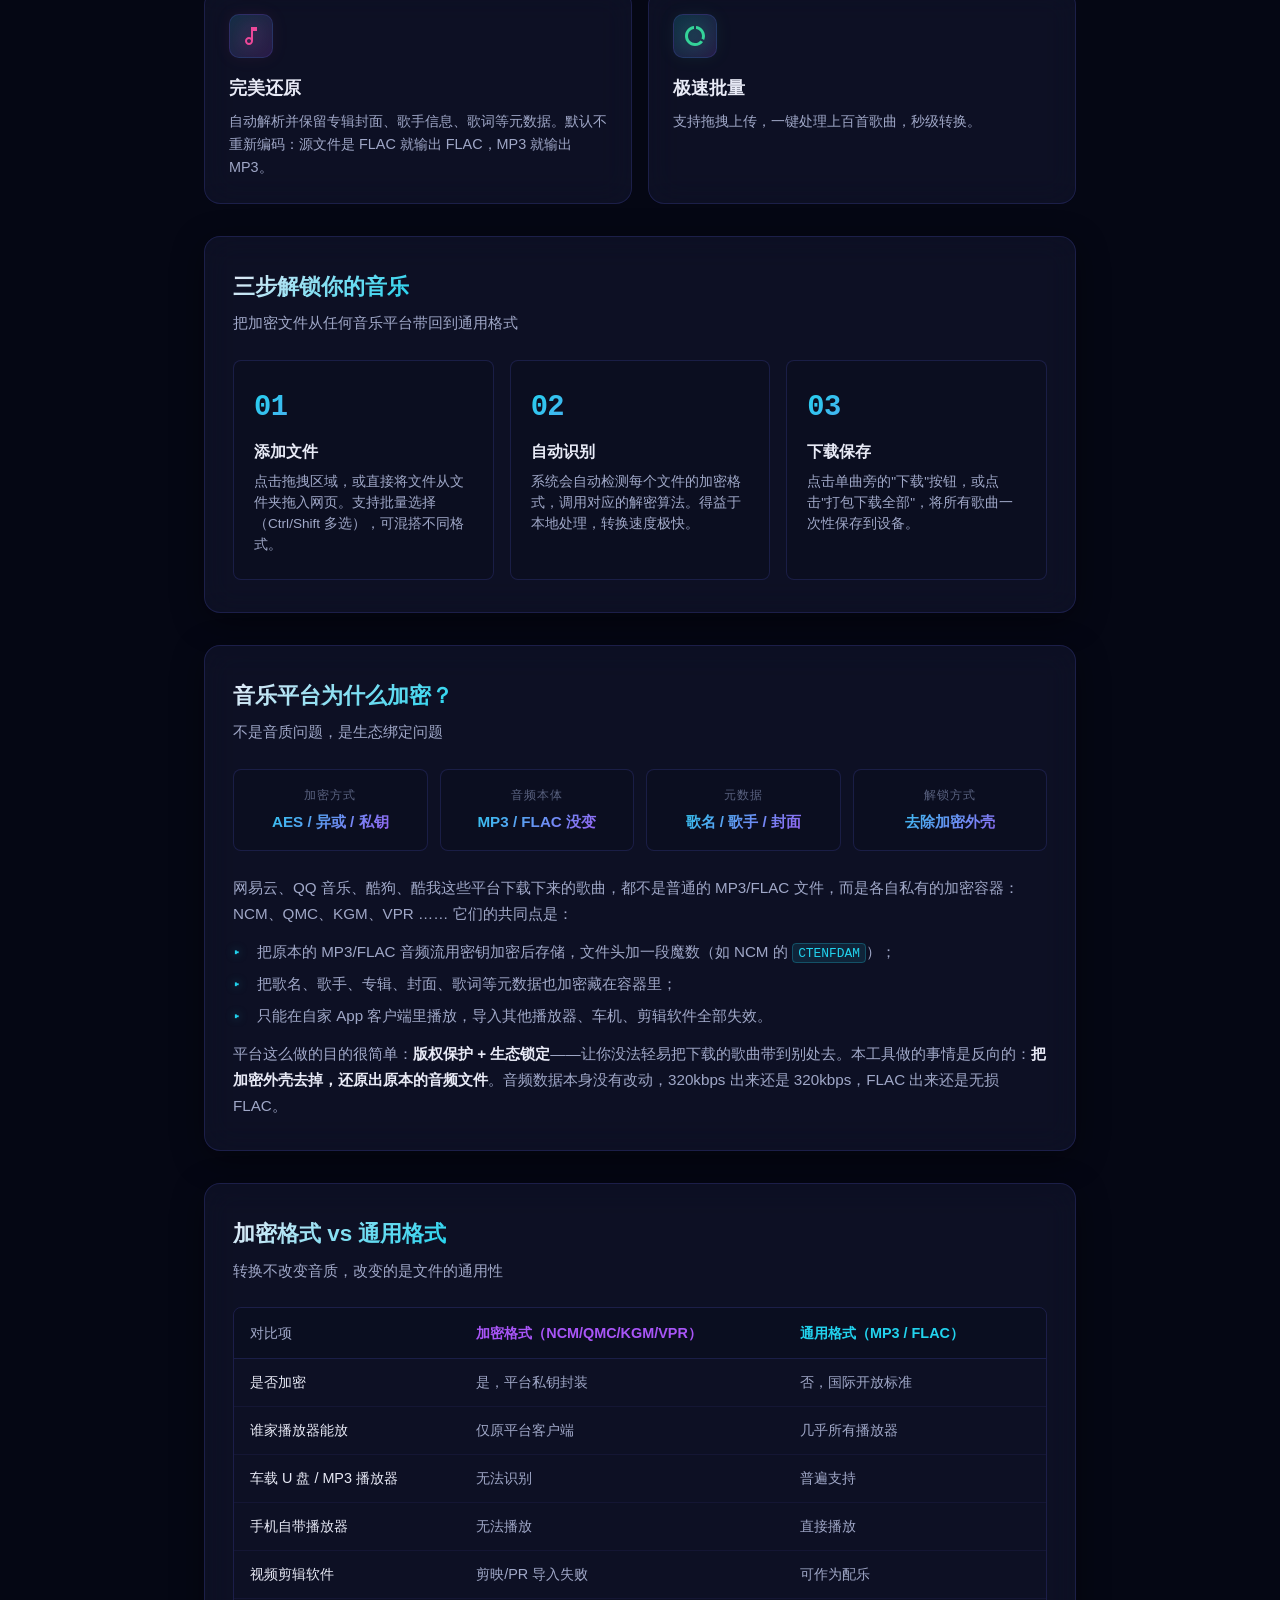
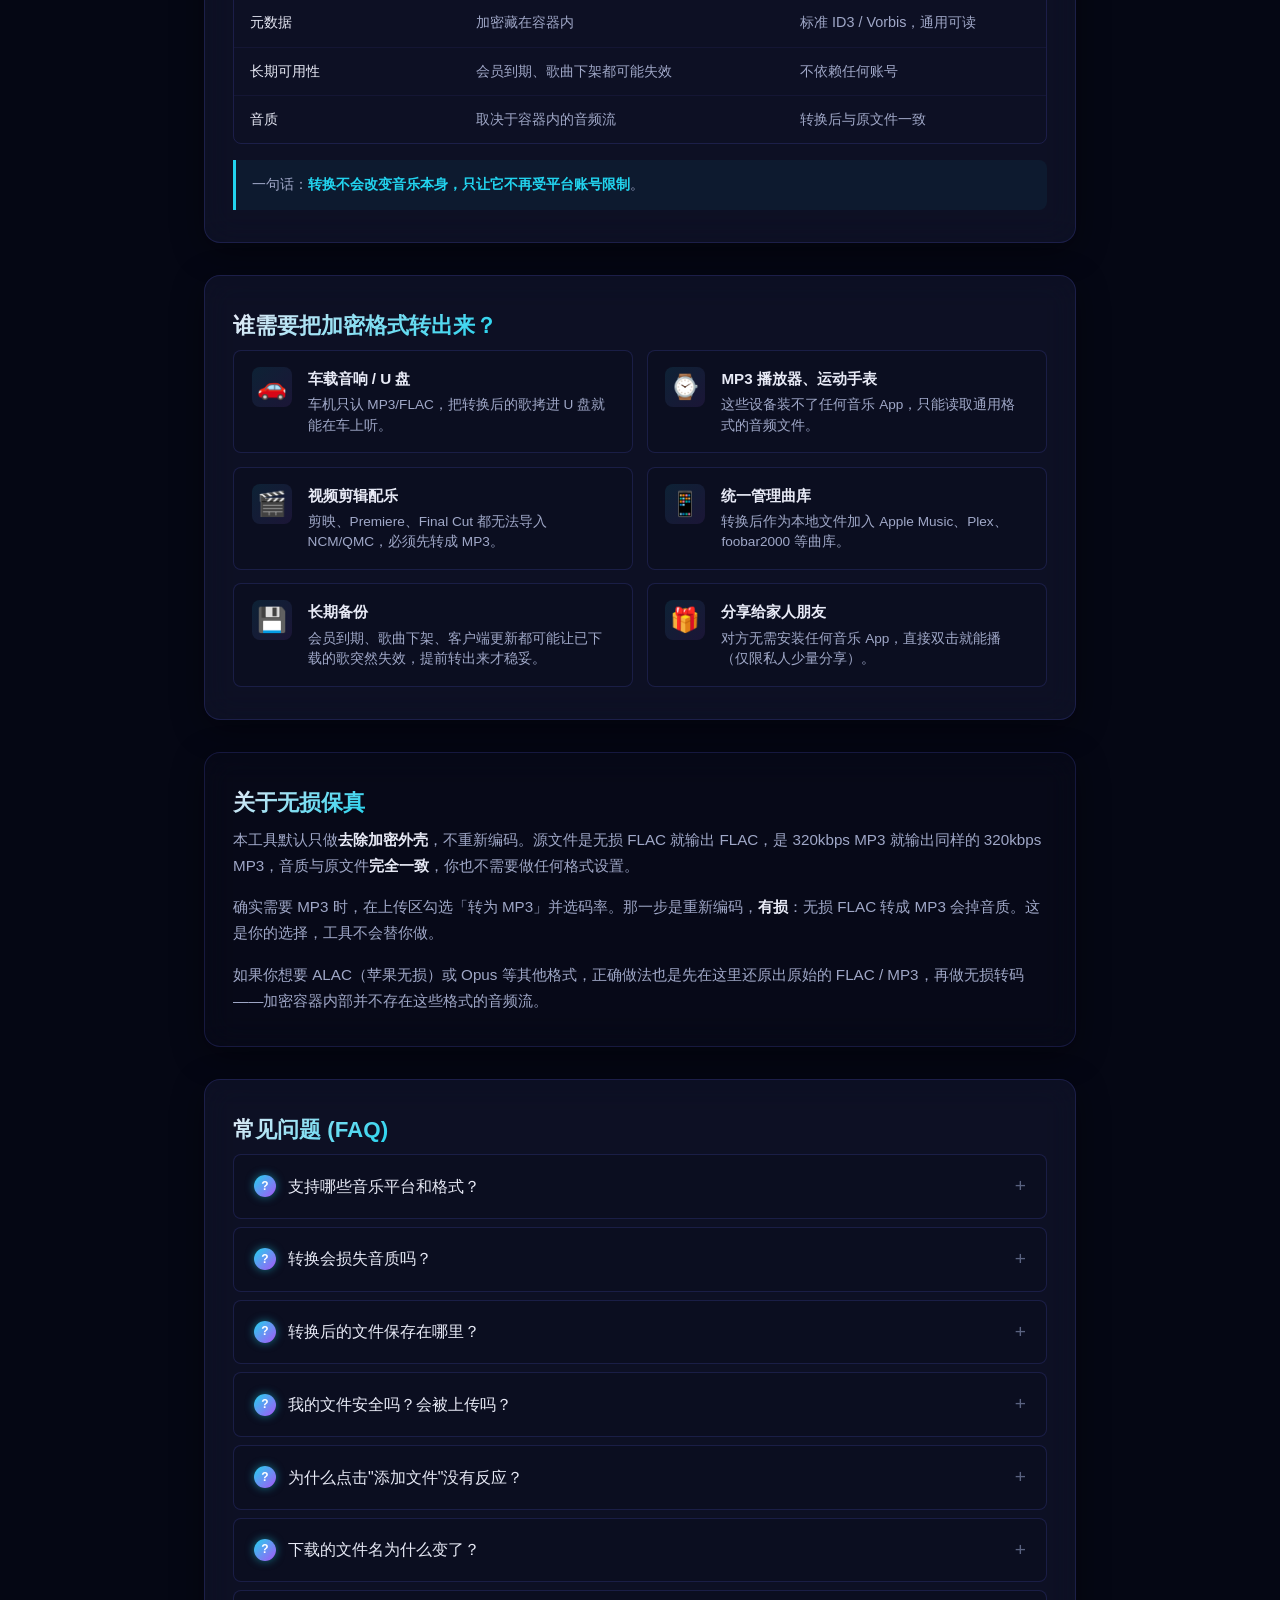
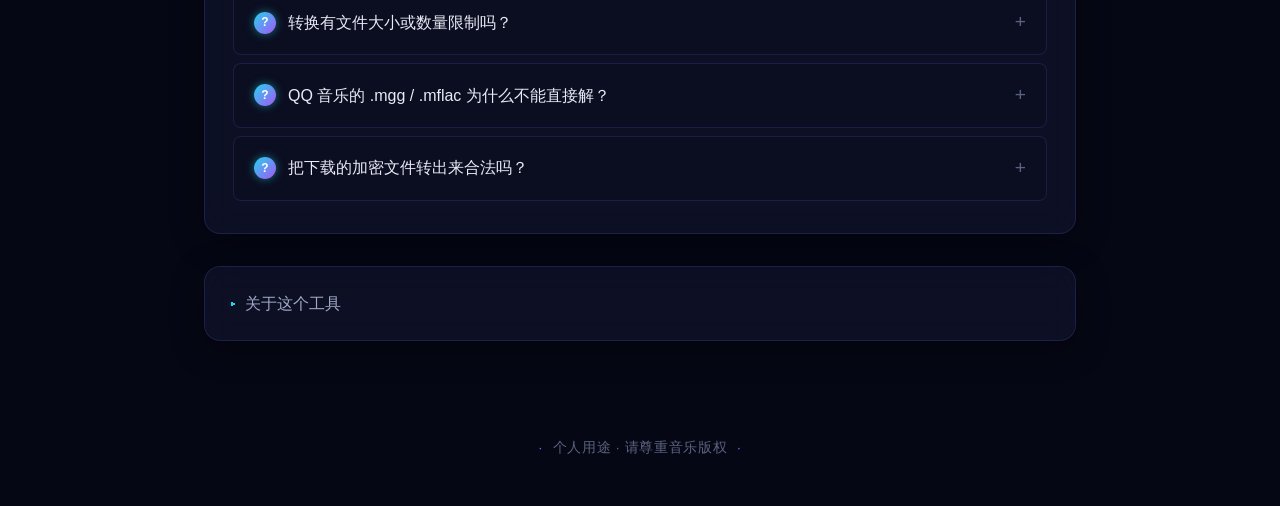
==== commit 7029849c: "fix(核心): 默认保持原格式, 不再无条件转 MP3 页面 FAQ 承诺「不涉及任何重新编码」「FLAC 就输出 FLAC」, 但 app.js 无条件带 outputFormat="mp3", " ====
--- a/index.html
+++ b/index.html
@@ -5,7 +5,8 @@
   <meta name="viewport" content="width=device-width, initial-scale=1.0" />
   <meta name="description" content="本地解锁 NCM / QMC / KGM / VPR 加密音乐格式 · 浏览器内运行 · 文件不上传" />
   <title>音乐解锁 · NCM / QMC / KGM / VPR → MP3 / FLAC</title>
-  <link rel="stylesheet" href="assets/css/style.css?v=103" />
+  <link rel="stylesheet" href="assets/css/style.css?v=108" />
+  <link rel="manifest" href="manifest.webmanifest" />
   <link rel="icon" type="image/svg+xml" href="data:image/svg+xml,%3Csvg xmlns='http://www.w3.org/2000/svg' viewBox='0 0 24 24'%3E%3Cdefs%3E%3ClinearGradient id='g' x1='0%25' y1='0%25' x2='100%25' y2='100%25'%3E%3Cstop offset='0%25' stop-color='%2322d3ee'/%3E%3Cstop offset='100%25' stop-color='%23a855f7'/%3E%3C/linearGradient%3E%3C/defs%3E%3Cpath fill='url(%23g)' d='M12 3v10.55c-.59-.34-1.27-.55-2-.55-2.21 0-4 1.79-4 4s1.79 4 4 4 4-1.79 4-4V7h4V3h-6z'/%3E%3C/svg%3E" />
 </head>
 <body>
@@ -36,7 +37,7 @@
             <span class="dz-fmt-chip">.vpr</span>
           </div>
           <div class="dz-fmt-group">
-            <span class="dz-fmt-label dz-fmt-plain">直接转 MP3</span>
+            <span class="dz-fmt-label dz-fmt-plain">保持原格式</span>
             <span class="dz-fmt-chip">.mp3</span>
             <span class="dz-fmt-chip">.flac</span>
             <span class="dz-fmt-chip">.ogg</span>
@@ -49,14 +50,17 @@
         </div>
 
         <div class="opt-row" id="opt-row" style="margin:8px 0;display:flex;gap:14px;align-items:center;justify-content:center;font-size:14px;color:#5a6275;flex-wrap:wrap">
-          <span style="color:#5a6275">输出码率：</span>
-          <select id="mp3-bitrate" style="padding:4px 8px;border-radius:4px;border:1px solid #ccc">
+          <label style="display:inline-flex;align-items:center;gap:6px;cursor:pointer;color:#5a6275">
+            <input type="checkbox" id="to-mp3" style="cursor:pointer" />
+            <span>转为 MP3</span>
+          </label>
+          <select id="mp3-bitrate" disabled style="padding:4px 8px;border-radius:4px;border:1px solid #ccc;opacity:.5">
             <option value="128">128 kbps</option>
             <option value="192">192 kbps</option>
             <option value="256">256 kbps</option>
             <option value="320" selected>320 kbps</option>
           </select>
-          <span style="color:#999;font-size:12px;margin-left:4px">(默认转码为 MP3)</span>
+          <span style="color:#999;font-size:12px;margin-left:4px">(默认保持原格式，不重新编码)</span>
         </div>
 
 
@@ -164,7 +168,7 @@
           <svg viewBox="0 0 24 24"><path fill="currentColor" d="M12 3v10.55c-.59-.34-1.27-.55-2-.55-2.21 0-4 1.79-4 4s1.79 4 4 4 4-1.79 4-4V7h4V3h-6zm-2 16c-1.1 0-2-.9-2-2s.9-2 2-2 2 .9 2 2-.9 2-2 2z"/></svg>
         </div>
         <h3>完美还原</h3>
-        <p>自动解析并保留专辑封面、歌手信息、歌词等元数据，源文件是 FLAC 就输出 FLAC，MP3 就输出 MP3。</p>
+        <p>自动解析并保留专辑封面、歌手信息、歌词等元数据。默认不重新编码：源文件是 FLAC 就输出 FLAC，MP3 就输出 MP3。</p>
       </div>
       <div class="feature-card">
         <div class="feature-icon" aria-hidden="true">
@@ -343,7 +347,8 @@
     <!-- 关于无损 — 改成跨平台通用的解释 -->
     <section class="content-block subtle">
       <h2 class="block-title">关于无损保真</h2>
-      <p class="prose">本工具做的事情是<strong>去除加密外壳</strong>，不涉及任何重新编码。源文件是无损 FLAC 就输出 FLAC，是 320kbps MP3 就输出同样的 320kbps MP3。音质与原文件<strong>完全一致</strong>，你也不需要做任何格式设置。</p>
+      <p class="prose">本工具默认只做<strong>去除加密外壳</strong>，不重新编码。源文件是无损 FLAC 就输出 FLAC，是 320kbps MP3 就输出同样的 320kbps MP3，音质与原文件<strong>完全一致</strong>，你也不需要做任何格式设置。</p>
+      <p class="prose">确实需要 MP3 时，在上传区勾选「转为 MP3」并选码率。那一步是重新编码，<strong>有损</strong>：无损 FLAC 转成 MP3 会掉音质。这是你的选择，工具不会替你做。</p>
       <p class="prose">如果你想要 ALAC（苹果无损）或 Opus 等其他格式，正确做法也是先在这里还原出原始的 FLAC / MP3，再做无损转码——加密容器内部并不存在这些格式的音频流。</p>
     </section>
 
@@ -378,7 +383,8 @@
         <details>
           <summary>转换会损失音质吗？</summary>
           <div class="faq-body">
-            <p>不会。本工具只做"去除加密外壳"，原始音频数据完整保留，不重新编码。如果原文件是 320kbps 的 MP3，转换后仍然是 320kbps；如果原文件是无损 FLAC，转换后也是无损 FLAC。音质与原文件完全一致。</p>
+            <p>默认不会。本工具只做"去除加密外壳"，原始音频数据完整保留，不重新编码。如果原文件是 320kbps 的 MP3，转换后仍然是 320kbps；如果原文件是无损 FLAC，转换后也是无损 FLAC。音质与原文件完全一致。</p>
+            <p>唯一的例外是你主动勾选上传区的「转为 MP3」—— 那时才会重新编码，FLAC 转 MP3 会掉音质。</p>
           </div>
         </details>
 
@@ -469,8 +475,8 @@
 
   <!-- JSZip (用于打包下载) -->
   <!-- jszip 本地化: 打包下载全部时用, 走本地不走 CDN -->
-  <script src="modules/jszip.min.js?v=103"></script>
+  <script src="modules/jszip.min.js?v=108"></script>
   <!-- 主应用（所有解密逻辑在 worker 里） -->
-  <script src="assets/js/app.js?v=107"></script>
+  <script src="assets/js/app.js?v=108"></script>
 </body>
 </html>
